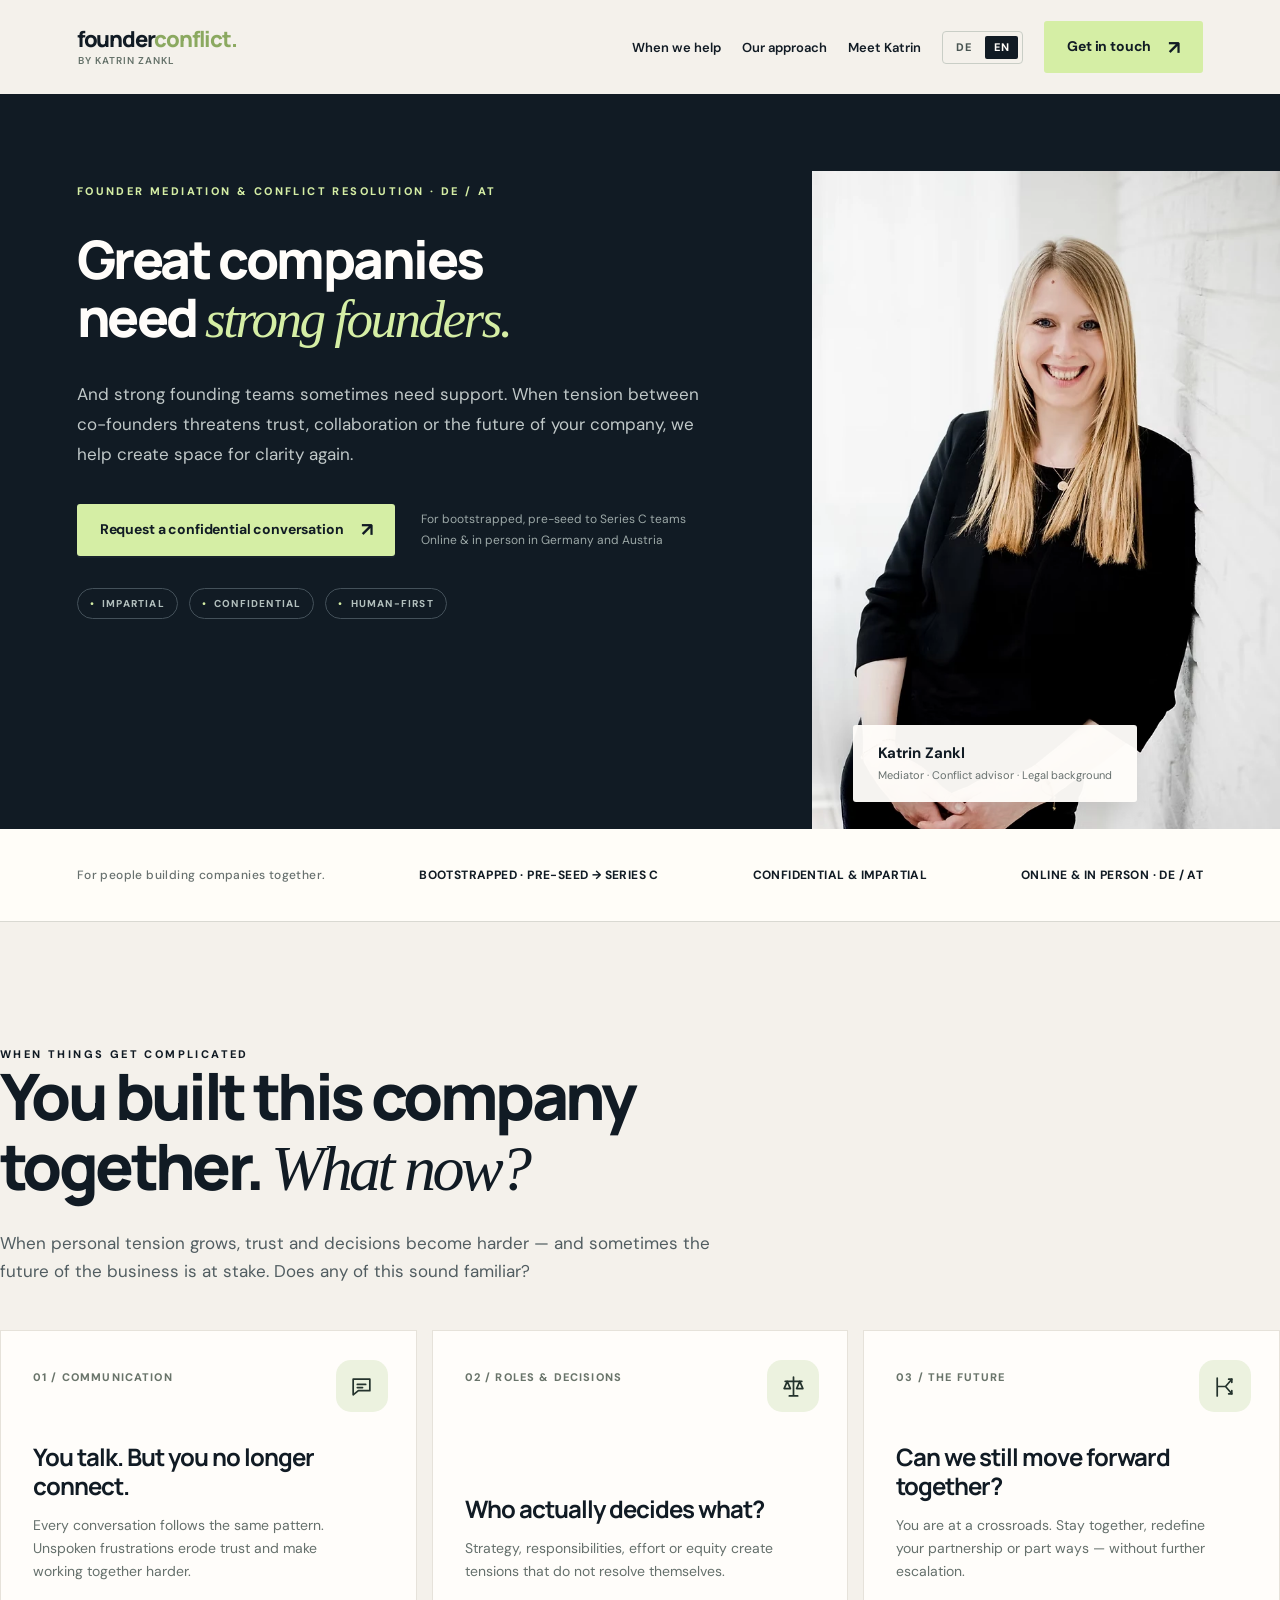
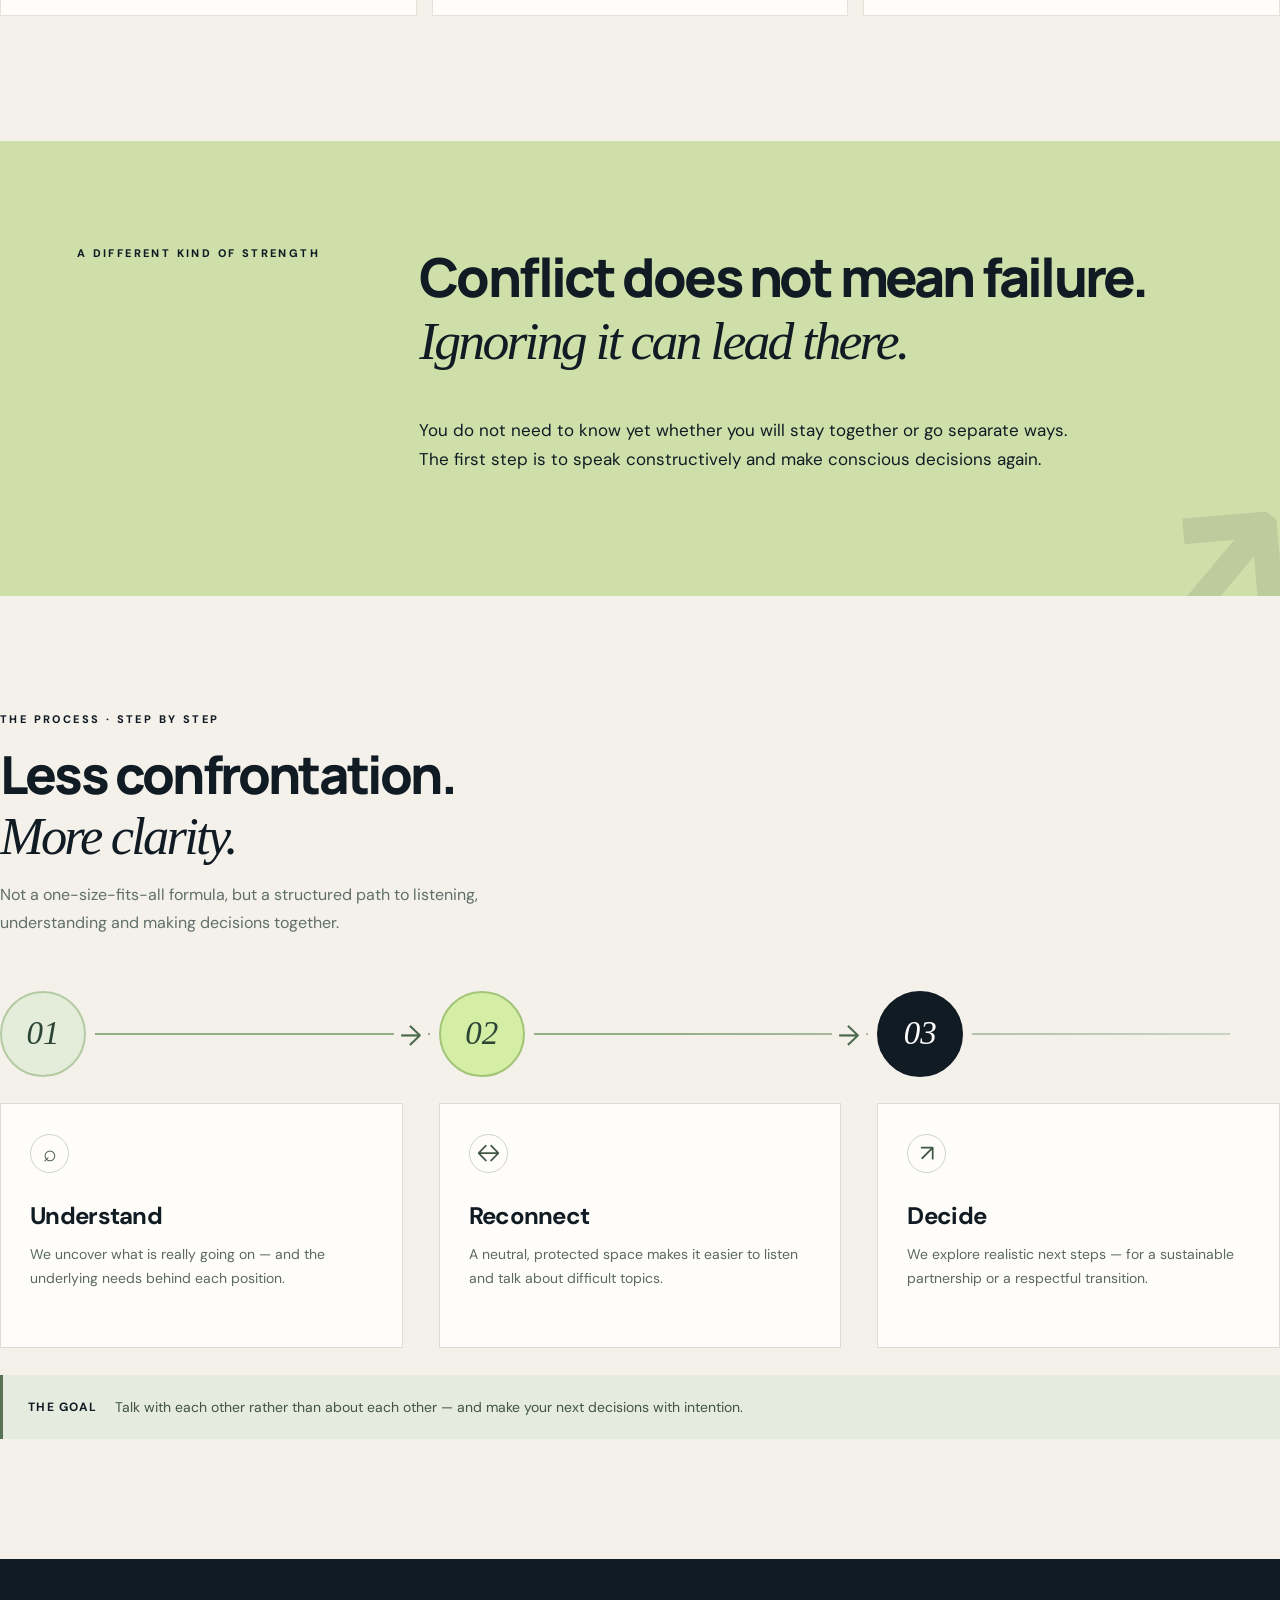
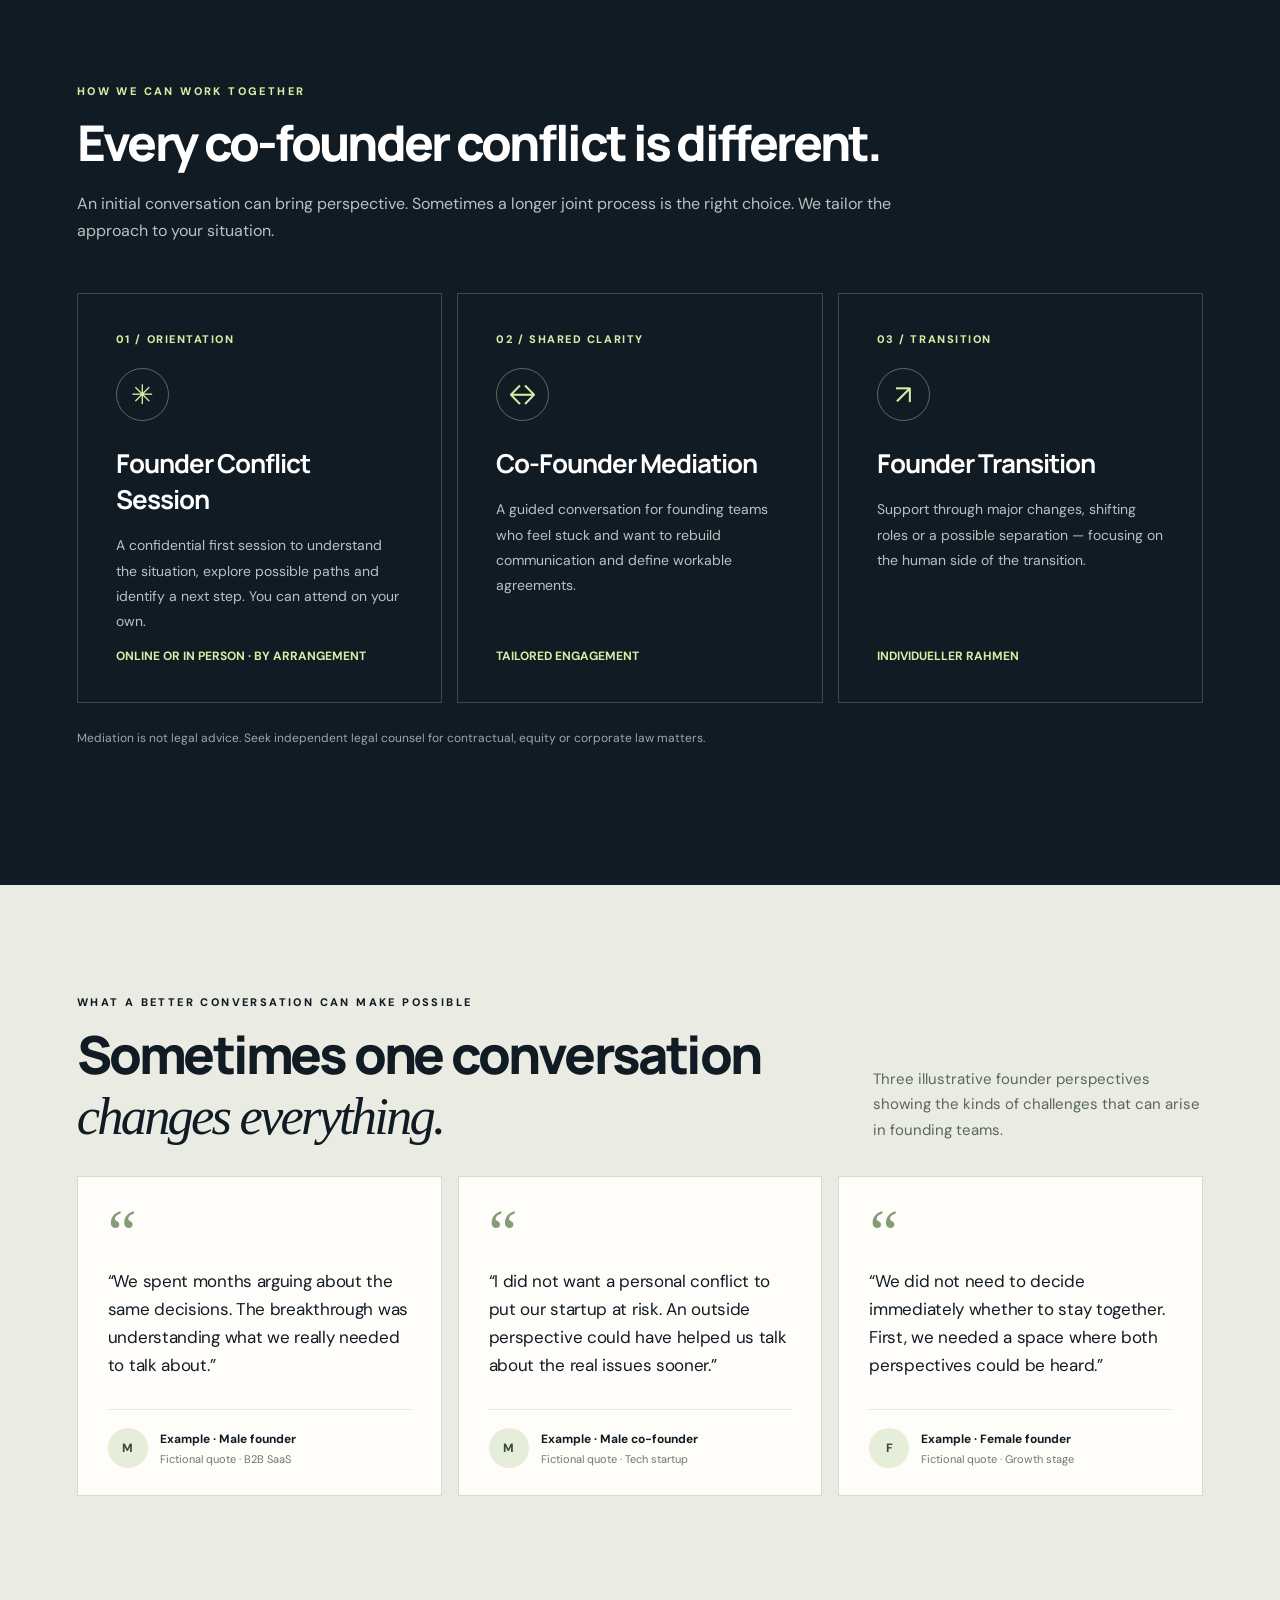
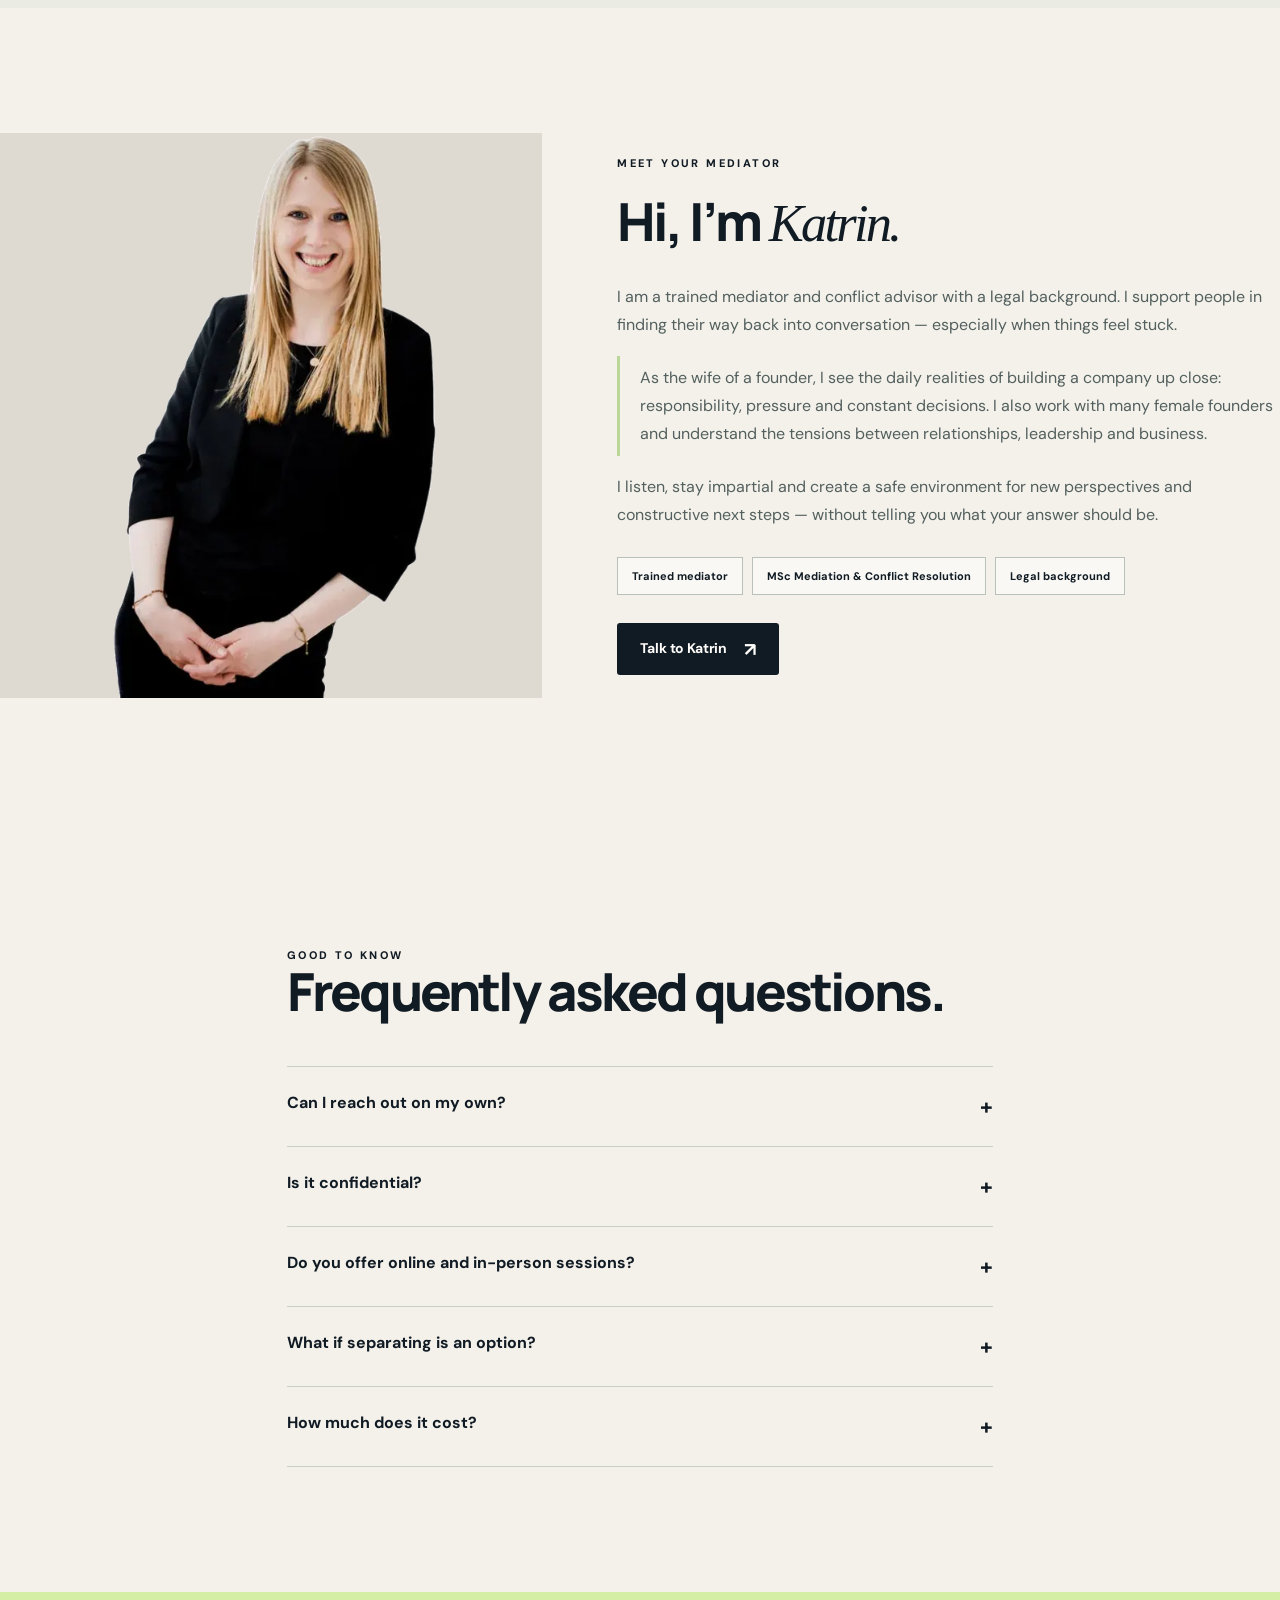
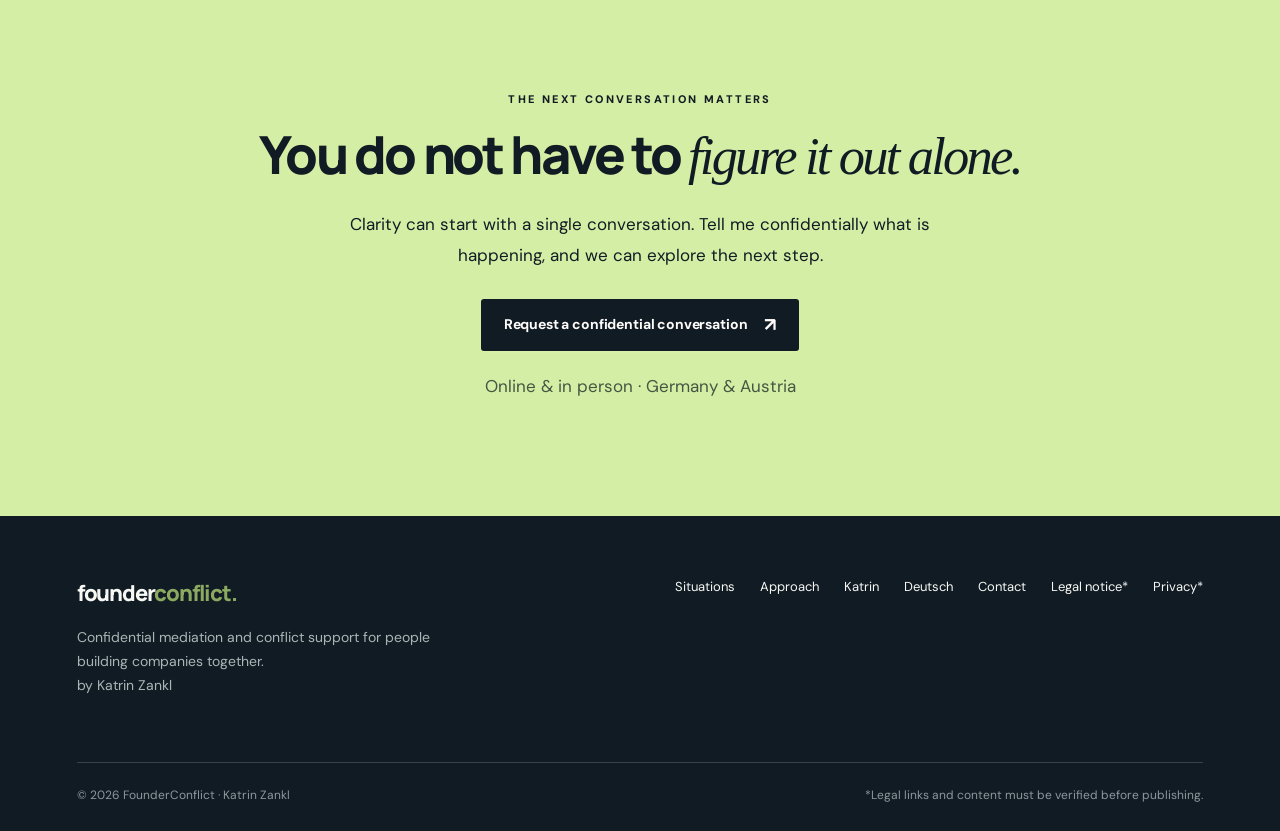
==== en/index.html @ 4df60915 "Enlarge founder hero and use original Katrin portrait with white wall" ====
<!doctype html>
<html lang="en">
<head>
<meta charset="utf-8"><meta name="viewport" content="width=device-width,initial-scale=1">
<title>FounderConflict — Co-Founder Mediation & Conflict Resolution | Katrin Zankl</title>
<meta name="description" content="Confidential co-founder mediation and conflict resolution, from bootstrapped and pre-seed to Series C. Online and in person in Germany and Austria.">
<link rel="canonical" href="https://founderconflict.com/en/">
<link rel="alternate" hreflang="de" href="https://founderconflict.com/">
<link rel="alternate" hreflang="en" href="https://founderconflict.com/en/">
<link rel="alternate" hreflang="x-default" href="https://founderconflict.com/">
<link rel="icon" href="../assets/favicon.svg" type="image/svg+xml">
<link rel="apple-touch-icon" href="../assets/favicon.svg">
<meta name="theme-color" content="#111b24"><meta property="og:title" content="FounderConflict | Klarheit für Gründerteams"><meta property="og:description" content="Weil hinter jedem Startup Menschen stehen. Vertrauliche Konfliktklärung für Co-Founder.">
<link rel="preconnect" href="https://fonts.googleapis.com"><link rel="preconnect" href="https://fonts.gstatic.com" crossorigin>
<link href="https://fonts.googleapis.com/css2?family=DM+Sans:wght@400;500;600;700&family=Manrope:wght@400;500;600;700;800&display=swap" rel="stylesheet">
<style>
:root{--ink:#111b24;--cream:#f4f1eb;--white:#fffdfa;--muted:#68716f;--accent:#d5eea5;--line:#d9d9d2;--serif:Georgia,'Times New Roman',serif}
*{box-sizing:border-box}html{scroll-behavior:smooth}body{margin:0;color:var(--ink);background:var(--cream);font-family:'DM Sans',Arial,sans-serif;-webkit-font-smoothing:antialiased}a{color:inherit;text-decoration:none}button{font:inherit}::selection{background:var(--accent);color:var(--ink)}.wrap{max-width:1320px;margin:auto;padding:0 6%}header{height:94px;display:flex;align-items:center;justify-content:space-between;gap:24px}.brand{font-family:Manrope,sans-serif;font-size:22px;font-weight:800;letter-spacing:-1.2px}.brand i{color:#8ba960;font-style:normal}.links{display:flex;align-items:center;gap:31px;font-size:13px;font-weight:600}.links a:not(.btn):hover{text-decoration:underline}.btn{background:var(--accent);padding:16px 23px;border-radius:3px;display:inline-flex;align-items:center;justify-content:center;gap:17px;font-weight:700;font-size:13px;transition:transform .2s,background .2s}.btn:hover{transform:translateY(-2px);background:#c8e795}.btn.dark{background:var(--ink);color:white}.btn.dark:hover{background:#2b3b48}.btn.outline{background:transparent;border:1px solid #66727b;color:white}.eyebrow{font-size:11px;font-weight:800;letter-spacing:2.4px;text-transform:uppercase}.hero{background:var(--ink);color:var(--white);overflow:hidden}.hero-inner{min-height:675px;display:grid;grid-template-columns:1.15fr .85fr;align-items:stretch}.hero-copy{padding:94px 5% 95px 0;position:relative;z-index:1}.hero .eyebrow{color:var(--accent)}h1,h2,h3,p{margin-top:0}h1{font-family:Manrope,sans-serif;font-weight:800;font-size:clamp(48px,5.4vw,83px);line-height:1.07;letter-spacing:-4.6px;margin:29px 0 24px;max-width:850px}.serif{font-family:var(--serif);font-weight:400;font-style:italic}.accent{color:var(--accent)}.hero-lead{color:#c0c8c8;font-size:18px;line-height:1.75;max-width:560px;margin-bottom:37px}.hero-actions{display:flex;align-items:center;gap:22px;flex-wrap:wrap}.micro{color:#9ca8a7;font-size:12px;line-height:1.7}.hero-visual{position:relative;display:flex;align-items:flex-end;justify-content:center;padding-top:50px}.hero-visual img{position:relative;width:83%;height:85%;min-height:480px;object-fit:cover;object-position:center 21%;filter:saturate(.82)}.photo-caption{position:absolute;bottom:26px;left:0;background:var(--white);color:var(--ink);padding:19px 24px;min-width:260px;box-shadow:0 12px 35px #0003}.photo-caption strong{display:block;font-size:15px}.photo-caption small{font-size:11px;color:var(--muted)}.proof{border-bottom:1px solid var(--line);background:#fffdf8}.proof-in{min-height:95px;display:flex;align-items:center;justify-content:space-between;gap:20px}.proof-in span{font-size:12px;font-weight:700;letter-spacing:.4px}.proof-in span:first-child{color:var(--muted);font-weight:500}.section{padding:125px 0}.section-head{display:grid;grid-template-columns:1fr 1fr;gap:60px;align-items:end;margin-bottom:61px}h2{font-family:Manrope,sans-serif;font-weight:800;letter-spacing:-2.8px;font-size:clamp(36px,4.1vw,59px);line-height:1.14}.section-head p{max-width:470px;color:#515d61;font-size:17px;line-height:1.8}.pain-grid{display:grid;grid-template-columns:repeat(3,1fr);gap:15px}.pain{padding:40px 33px;min-height:275px;background:var(--white);border:1px solid #e6e2da;display:flex;flex-direction:column;justify-content:space-between}.pain .number{color:#89918a;font-size:12px}.pain h3{font-family:Manrope;font-size:23px;letter-spacing:-1px;line-height:1.25;margin:0 0 13px}.pain p{font-size:14px;line-height:1.75;color:#65706c;margin:0}.statement{background:#cfdfa9;padding:105px 0}.statement-inner{display:grid;grid-template-columns:.55fr 1.45fr;gap:45px}.statement h2{font-size:clamp(34px,4.2vw,62px);max-width:850px}.statement p{font-size:17px;line-height:1.7;max-width:680px}.steps{display:grid;grid-template-columns:repeat(3,1fr);gap:42px;margin-top:65px}.step{border-top:1px solid #8e9892;padding-top:27px}.step .num{font-family:var(--serif);font-style:italic;font-size:41px;color:#82918b}.step h3{font-size:23px;margin:22px 0 15px;letter-spacing:-.5px}.step p{color:#56615f;font-size:15px;line-height:1.75}.dark-section{background:var(--ink);color:white}.dark-section .section-head p{color:#b7c2c1}.services{display:grid;grid-template-columns:repeat(3,1fr);gap:15px}.service{border:1px solid #3c4851;padding:38px;min-height:330px;display:flex;flex-direction:column}.service .flag{font-size:11px;color:var(--accent);letter-spacing:2px;font-weight:800}.service h3{font-family:Manrope;font-size:26px;margin:44px 0 16px;letter-spacing:-1px}.service p{color:#b7c2c1;font-size:14px;line-height:1.8;flex:1}.service small{color:var(--accent);font-size:12px;font-weight:700}.bio{display:grid;grid-template-columns:.8fr 1.2fr;gap:90px;align-items:center}.bio-image{background:#ded9d1;height:565px;overflow:hidden}.bio-image img{width:100%;height:100%;object-fit:cover;object-position:center 16%}.bio-copy h2{margin:22px 0 29px}.bio-copy p{font-size:17px;line-height:1.85;color:#53605e}.credentials{display:flex;flex-wrap:wrap;gap:9px;margin:28px 0}.credentials span{font-size:11px;font-weight:700;border:1px solid #b9c2b9;padding:11px 14px}.cta{background:#d5eea5;text-align:center;padding:100px 0 115px}.cta h2{max-width:850px;margin:20px auto 24px}.cta p{font-size:17px;max-width:640px;line-height:1.8;margin:0 auto 28px}.faq{max-width:860px;margin:auto}.faq h2{margin-bottom:44px}.faq details{border-top:1px solid #c8cdc6;padding:25px 0}.faq details:last-child{border-bottom:1px solid #c8cdc6}.faq summary{font-weight:700;cursor:pointer;list-style:none;display:flex;justify-content:space-between;gap:20px}.faq summary:after{content:'+';font-size:22px}.faq details[open] summary:after{content:'−'}.faq p{margin:18px 0 0;color:#58645f;line-height:1.8;font-size:15px}footer{background:var(--ink);color:#f7f8f4;padding:62px 0 28px}.foot-top{display:flex;justify-content:space-between;gap:35px;border-bottom:1px solid #38424a;padding-bottom:64px}.foot-top p{font-size:14px;color:#aab6b5;max-width:370px;line-height:1.7;margin:18px 0 0}.foot-links{display:flex;gap:25px;flex-wrap:wrap;align-items:start;font-size:13px}.foot-bottom{display:flex;justify-content:space-between;padding-top:24px;color:#8b999b;font-size:12px;gap:20px}a:focus-visible,summary:focus-visible{outline:3px solid #a4ca58;outline-offset:4px}
@media(max-width:900px){.wrap{padding:0 5%}.links a:not(.btn){display:none}.hero-inner{grid-template-columns:1fr}.hero-copy{padding:65px 0 40px}.hero-visual{max-height:530px}.hero-visual img{width:70%;height:520px;min-height:0}.photo-caption{left:5%}h1{letter-spacing:-2.8px}.section{padding:82px 0}.section-head,.statement-inner,.bio{grid-template-columns:1fr;gap:22px}.pain-grid,.services,.steps{grid-template-columns:1fr}.pain{min-height:210px}.steps{gap:14px;margin-top:35px}.proof-in{flex-wrap:wrap;justify-content:start;padding-top:24px;padding-bottom:24px;gap:15px 25px}.statement{padding:75px 0}.bio-image{height:500px;max-width:570px}.foot-top{flex-direction:column}.section-head{margin-bottom:38px}}@media(max-width:540px){header{height:75px}.brand{font-size:19px}.links .btn{padding:12px 13px;font-size:11px}.hero-copy{padding:52px 0 30px}h1{font-size:47px;letter-spacing:-2.6px}.hero-lead{font-size:16px}.hero-visual img{width:87%;height:440px}.photo-caption{padding:14px 18px;min-width:220px}.micro{width:100%}.section{padding:70px 0}.pain{padding:28px}.service{min-height:270px}.bio-image{height:420px}.cta{padding:75px 0}.foot-bottom{flex-direction:column}}
</style>
<link rel="stylesheet" href="../assets/refinements.css">
</head>
<body>
<header class="wrap">
<a class="brand" href="../" aria-label="FounderConflict home"><span class="brand-name">founder<i>conflict.</i></span><span class="brand-byline">by Katrin Zankl</span></a>
<nav class="links" aria-label="Main navigation">
  <a href="#situationen">When we help</a><a href="#ansatz">Our approach</a><a href="#katrin">Meet Katrin</a>
  <span class="lang-switch" role="group" aria-label="Choose language"><a href="../" lang="de">DE</a><a href="./" lang="en" aria-current="page">EN</a></span>
  <a class="btn" href="mailto:info@konflikt-beratung.at?subject=Vertrauliche%20Anfrage%20FounderConflict">Get in touch <span aria-hidden="true">↗</span></a>
</nav></header>
<main>
<section class="hero"><div class="wrap hero-inner"><div class="hero-copy"><div class="eyebrow">Founder mediation & conflict resolution · DE / AT</div><h1 class="hero-headline"><span class="hero-line">Great companies</span><span class="hero-line">need <span class="serif accent">strong founders.</span></span></h1><p class="hero-lead">And strong founding teams sometimes need support. When tension between co-founders threatens trust, collaboration or the future of your company, we help create space for clarity again.</p><div class="hero-actions"><a class="btn" href="mailto:info@konflikt-beratung.at?subject=Vertrauliches%20Erstgespr%C3%A4ch%20FounderConflict">Request a confidential conversation <span aria-hidden="true">↗</span></a><span class="micro">For bootstrapped, pre-seed to Series C teams<br>Online & in person in Germany and Austria</span></div><div class="hero-keywords" aria-label="Arbeitsprinzipien"><span>Impartial</span><span>Confidential</span><span>Human-first</span></div></div><div class="hero-visual"><img src="../assets/katrin-wall-portrait.webp" alt="Katrin Zankl – mediator and conflict advisor" width="686" height="1030" fetchpriority="high" decoding="async"><div class="photo-caption"><strong>Katrin Zankl</strong><small>Mediator · Conflict advisor · Legal background</small></div></div></div></section>
<div class="proof"><div class="wrap proof-in"><span>For people building companies together.</span><span>BOOTSTRAPPED · PRE-SEED → SERIES C</span><span>CONFIDENTIAL & IMPARTIAL</span><span>ONLINE & IN PERSON · DE / AT</span></div></div>
<section class="section wrap" id="situationen">
<div class="section-head section-head--wide">
  <div><div class="eyebrow">When things get complicated</div>
  <h2>You built this company together. <span class="serif">What now?</span></h2></div>
  <p>When personal tension grows, trust and decisions become harder — and sometimes the future of the business is at stake. Does any of this sound familiar?</p>
</div>
<div class="pain-grid">
  <article class="pain"><span class="number">01 / COMMUNICATION</span><span class="icon-box" aria-hidden="true"><svg viewBox="0 0 24 24"><path d="M4 5h16v11H9l-5 4V5Z"/><path d="M8 10h8M8 13h5"/></svg></span><div><h3>You talk. But you no longer connect.</h3><p>Every conversation follows the same pattern. Unspoken frustrations erode trust and make working together harder.</p></div></article>
  <article class="pain"><span class="number">02 / ROLES & DECISIONS</span><span class="icon-box" aria-hidden="true"><svg viewBox="0 0 24 24"><path d="M12 3v18M4 7h16M8 21h8"/><path d="m6 7-3 7h6L6 7Zm12 0-3 7h6l-3-7Z"/></svg></span><div><h3>Who actually decides what?</h3><p>Strategy, responsibilities, effort or equity create tensions that do not resolve themselves.</p></div></article>
  <article class="pain"><span class="number">03 / THE FUTURE</span><span class="icon-box" aria-hidden="true"><svg viewBox="0 0 24 24"><path d="M5 21V4M5 12h8l6-7M13 12l6 7"/><path d="m16 5 3 0 0 3M16 19h3v-3"/></svg></span><div><h3>Can we still move forward together?</h3><p>You are at a crossroads. Stay together, redefine your partnership or part ways — without further escalation.</p></div></article>
</div></section>
<section class="statement"><div class="wrap statement-inner"><div class="eyebrow">A different kind of strength</div><div><h2>Conflict does not mean failure. <span class="serif">Ignoring it can lead there.</span></h2><p>You do not need to know yet whether you will stay together or go separate ways. The first step is to speak constructively and make conscious decisions again.</p></div></div></section>
<section class="section wrap process-section" id="ansatz">
<div class="process-title"><div class="eyebrow">The process · step by step</div><h2>Less confrontation.<br><span class="serif">More clarity.</span></h2><p class="process-intro">Not a one-size-fits-all formula, but a structured path to listening, understanding and making decisions together.</p></div>
<div class="process-track" role="list" aria-label="Three steps in the mediation process">
  <article class="process-step" role="listitem"><span class="process-node" aria-label="Step 1">01</span><div class="process-card"><span class="mini-icon" aria-hidden="true">⌕</span><h3>Understand</h3><p>We uncover what is really going on — and the underlying needs behind each position.</p></div></article>
  <article class="process-step" role="listitem"><span class="process-node" aria-label="Step 2">02</span><div class="process-card"><span class="mini-icon" aria-hidden="true">↔</span><h3>Reconnect</h3><p>A neutral, protected space makes it easier to listen and talk about difficult topics.</p></div></article>
  <article class="process-step" role="listitem"><span class="process-node" aria-label="Step 3">03</span><div class="process-card"><span class="mini-icon" aria-hidden="true">↗</span><h3>Decide</h3><p>We explore realistic next steps — for a sustainable partnership or a respectful transition.</p></div></article>
</div>
<div class="process-footer"><strong>The goal</strong><span>Talk with each other rather than about each other — and make your next decisions with intention.</span></div>
</section>
<section class="section dark-section" id="leistungen"><div class="wrap">
<div class="section-head services-heading"><div><div class="eyebrow accent">How we can work together</div><h2>Every co-founder conflict is different.</h2></div><p>An initial conversation can bring perspective. Sometimes a longer joint process is the right choice. We tailor the approach to your situation.</p></div>
<div class="services">
  <article class="service"><span class="flag">01 / ORIENTATION</span><span class="service-icon" aria-hidden="true">✳</span><h3>Founder Conflict Session</h3><p>A confidential first session to understand the situation, explore possible paths and identify a next step. You can attend on your own.</p><small>ONLINE OR IN PERSON · BY ARRANGEMENT</small></article>
  <article class="service"><span class="flag">02 / SHARED CLARITY</span><span class="service-icon" aria-hidden="true">↔</span><h3>Co-Founder Mediation</h3><p>A guided conversation for founding teams who feel stuck and want to rebuild communication and define workable agreements.</p><small>TAILORED ENGAGEMENT</small></article>
  <article class="service"><span class="flag">03 / TRANSITION</span><span class="service-icon" aria-hidden="true">↗</span><h3>Founder Transition</h3><p>Support through major changes, shifting roles or a possible separation — focusing on the human side of the transition.</p><small>INDIVIDUELLER RAHMEN</small></article>
</div><p class="micro" style="margin-top:25px">Mediation is not legal advice. Seek independent legal counsel for contractual, equity or corporate law matters.</p>
</div></section>
<section class="testimonial-section" id="stimmen"><div class="wrap">
<div class="testimonial-heading"><div><div class="eyebrow">What a better conversation can make possible</div><h2>Sometimes one conversation <span class="serif">changes everything.</span></h2></div><p class="testimonial-intro">Three illustrative founder perspectives showing the kinds of challenges that can arise in founding teams.</p></div>
<div class="testimonial-grid">
<article class="testimonial"><span class="quote-mark" aria-hidden="true">“</span><blockquote>“We spent months arguing about the same decisions. The breakthrough was understanding what we really needed to talk about.”</blockquote><div class="testimonial-person"><span class="avatar" aria-hidden="true">M</span><div><strong>Example · Male founder</strong><small>Fictional quote · B2B SaaS</small></div></div></article>
<article class="testimonial"><span class="quote-mark" aria-hidden="true">“</span><blockquote>“I did not want a personal conflict to put our startup at risk. An outside perspective could have helped us talk about the real issues sooner.”</blockquote><div class="testimonial-person"><span class="avatar" aria-hidden="true">M</span><div><strong>Example · Male co-founder</strong><small>Fictional quote · Tech startup</small></div></div></article>
<article class="testimonial"><span class="quote-mark" aria-hidden="true">“</span><blockquote>“We did not need to decide immediately whether to stay together. First, we needed a space where both perspectives could be heard.”</blockquote><div class="testimonial-person"><span class="avatar" aria-hidden="true">F</span><div><strong>Example · Female founder</strong><small>Fictional quote · Growth stage</small></div></div></article>
</div></div></section>
<section class="section wrap" id="katrin"><div class="bio">
<div class="bio-image"><img loading="lazy" src="../assets/katrin-transparent.webp" alt="Katrin Zankl – Mediatorin und Konfliktberaterin"></div>
<div class="bio-copy"><div class="eyebrow">Meet your mediator</div><h2>Hi, I’m <span class="serif">Katrin.</span></h2>
<p>I am a trained mediator and conflict advisor with a legal background. I support people in finding their way back into conversation — especially when things feel stuck.</p>
<p class="bio-special">As the wife of a founder, I see the daily realities of building a company up close: responsibility, pressure and constant decisions. I also work with many female founders and understand the tensions between relationships, leadership and business.</p>
<p>I listen, stay impartial and create a safe environment for new perspectives and constructive next steps — without telling you what your answer should be.</p>
<div class="credentials"><span>Trained mediator</span><span>MSc Mediation & Conflict Resolution</span><span>Legal background</span></div>
<a href="mailto:info@konflikt-beratung.at?subject=FounderConflict%20Anfrage" class="btn dark">Talk to Katrin <span aria-hidden="true">↗</span></a>
</div></div></section>
<section class="section" id="fragen"><div class="wrap faq"><div class="eyebrow">Good to know</div><h2>Frequently asked questions.</h2>
<details><summary>Can I reach out on my own?</summary><p>Yes. You can begin with an individual conversation. Joint mediation requires everyone involved to participate voluntarily.</p></details>
<details><summary>Is it confidential?</summary><p>Discretion is fundamental to our work. We agree on the scope of confidentiality and data protection before starting.</p></details>
<details><summary>Do you offer online and in-person sessions?</summary><p>Both. Sessions can take place online or, by arrangement, in person in Germany and Austria. We agree on location and format individually.</p></details>
<details><summary>What if separating is an option?</summary><p>Mediation does not mean you must remain together. It can also help you clarify a respectful way forward. Legal arrangements should be handled with independent counsel.</p></details>
<details><summary>How much does it cost?</summary><p>We agree on the format, duration and fee before confirming an appointment. Longer mediation engagements are quoted individually.</p></details>
</div></section>
<section class="cta"><div class="wrap"><div class="eyebrow">The next conversation matters</div><h2>You do not have to <span class="serif">figure it out alone.</span></h2><p>Clarity can start with a single conversation. Tell me confidentially what is happening, and we can explore the next step.</p><a class="btn dark" href="mailto:info@konflikt-beratung.at?subject=Founder%20Conflict%20Session%20%E2%80%93%20Anfrage">Request a confidential conversation <span aria-hidden="true">↗</span></a><p class="micro" style="margin:20px auto 0">Online & in person · Germany & Austria</p></div></section>
</main><footer><div class="wrap"><div class="foot-top"><div><a class="brand" href="/">founder<i>conflict.</i></a><p>Confidential mediation and conflict support for people building companies together.<br>by Katrin Zankl</p></div><div class="foot-links"><a href="#situationen">Situations</a><a href="#ansatz">Approach</a><a href="#katrin">Katrin</a><a href="../" lang="de">Deutsch</a><a href="mailto:info@konflikt-beratung.at">Contact</a><a href="https://www.konflikt-beratung.at/impressum" target="_blank" rel="noopener">Legal notice*</a><a href="https://www.konflikt-beratung.at/datenschutz" target="_blank" rel="noopener">Privacy*</a></div></div><div class="foot-bottom"><span>© <span id="year">2026</span> FounderConflict · Katrin Zankl</span><span>*Legal links and content must be verified before publishing.</span></div></div></footer>
<script>document.getElementById('year').textContent=new Date().getFullYear()</script>
</body></html>
---- assets/refinements.css ----
/* FounderConflict — design refinement v2 */
:root { --ink:#111b24; --cream:#f4f1eb; --white:#fffdfa; --accent:#d5eea5; --subtle:#e1e7d8; }
html { scroll-padding-top:24px; }
body { overflow-x:hidden; }
a { -webkit-tap-highlight-color:transparent; }
.btn, .btn:link, .btn:visited, .btn:hover, .btn:focus-visible { text-decoration:none; }
.btn:not(.dark), .btn:not(.dark):link, .btn:not(.dark):visited, .btn:not(.dark):hover, .btn:not(.dark):focus-visible { color:#111b24 !important; }
.btn.dark, .btn.dark:link, .btn.dark:visited, .btn.dark:hover, .btn.dark:focus-visible { color:#fffdfa !important; }
.btn { min-height:52px; line-height:1.25; font-size:14px; letter-spacing:-.15px; box-shadow:0 2px 0 #ffffff09; }
.btn > span[aria-hidden] { font-size:19px; line-height:1; }
.btn:focus-visible, .lang-switch a:focus-visible { outline:3px solid #91bf68; outline-offset:4px; }
.links { gap:21px; }
.lang-switch { display:inline-flex; align-items:center; gap:5px; padding:4px; border:1px solid #c9cec6; border-radius:4px; white-space:nowrap; }
.lang-switch a { display:inline-flex; align-items:center; justify-content:center; min-width:33px; padding:6px 7px; border-radius:2px; font-size:11px; line-height:1; font-weight:800; letter-spacing:.5px; color:#495552; }
.lang-switch a[aria-current=page] { background:var(--ink); color:#fffdfa; }
.lang-switch a:hover:not([aria-current]) { background:#e9eadf; text-decoration:none !important; }
.hero-copy { padding-top:103px; }
.hero-lead { max-width:610px; }
.hero-actions { gap:20px; }
.hero-visual { isolation:isolate; }




.hero-keywords { display:flex; flex-wrap:wrap; gap:11px; margin-top:31px; }
.hero-keywords span { font-size:10px; letter-spacing:1.2px; text-transform:uppercase; font-weight:800; color:#b2bfbd; border:1px solid #44515a; border-radius:30px; padding:8px 12px; }
.hero-keywords span:before { content:"•"; color:#d5eea5; padding-right:7px; }
.hero-visual img { z-index:1; }
.photo-caption { z-index:2; }
.proof-in { min-height:92px; }
.proof-in span:not(:first-child) { white-space:nowrap; }
.section-head--wide { display:block; margin-bottom:44px; }
.section-head--wide h2 { max-width:1140px; font-size:clamp(41px,5vw,72px); letter-spacing:-3.6px; line-height:1.09; margin-bottom:25px; text-wrap:balance; }
.section-head--wide p { margin:0; max-width:720px; font-size:17px; line-height:1.7; }
.pain { min-height:286px; position:relative; transition:transform .25s ease, border-color .25s ease; padding:39px 32px 32px; }
.pain:hover { transform:translateY(-4px); border-color:#bccab2; }
.pain .number { font-size:11px; letter-spacing:1.15px; color:#69746a; font-weight:800; }
.icon-box { position:absolute; top:29px; right:28px; display:grid; place-items:center; width:52px; height:52px; border-radius:15px; background:#ecf2df; color:#24332d; }
.icon-box svg { width:25px; height:25px; fill:none; stroke:currentColor; stroke-width:1.65; stroke-linecap:round; stroke-linejoin:round; }
.pain h3 { max-width:315px; margin-top:54px; font-size:24px; line-height:1.2; }
.pain p { max-width:330px; line-height:1.65; }
.statement { position:relative; overflow:hidden; }
.statement:after { content:"↗"; position:absolute; font-family:Georgia,serif; font-weight:400; font-size:310px; line-height:1; right:-45px; bottom:-155px; opacity:.09; transform:rotate(-5deg); pointer-events:none; }
.statement-inner { position:relative; z-index:1; }
.process-section { position:relative; padding-top:116px; padding-bottom:120px; }
.process-title { max-width:860px; }
.process-title h2 { margin:19px 0 14px; }
.process-intro { font-size:16px; line-height:1.75; color:#606f69; max-width:570px; }
.process-track { display:grid; grid-template-columns:repeat(3,minmax(0,1fr)); gap:36px; position:relative; margin-top:54px; }
.process-track:before { content:""; position:absolute; z-index:0; left:50px; right:50px; top:42px; height:2px; background:linear-gradient(90deg,#93ad86 0%,#93ad86 50%,#cad3c5 100%); }
.process-step { position:relative; z-index:1; display:flex; flex-direction:column; min-width:0; }
.process-step:not(:last-child):after { content:"→"; position:absolute; right:-25px; top:26px; z-index:5; background:var(--cream); padding:0 6px; font-size:28px; color:#4c6b4e; }
.process-node { display:grid; place-items:center; width:86px; height:86px; border:2px solid #b3caa2; background:#e3edda; border-radius:50%; font-family:Georgia,serif; font-style:italic; font-size:33px; color:#2c4435; box-shadow:0 0 0 9px var(--cream); }
.process-step:nth-child(2) .process-node { background:#d5eea5; border-color:#a2c477; }
.process-step:nth-child(3) .process-node { background:#111b24; border-color:#111b24; color:white; }
.process-card { margin-top:26px; border:1px solid #dddcd4; background:#fffdfa; min-height:245px; padding:30px 29px 25px; }
.process-card .mini-icon { display:inline-flex; align-items:center; justify-content:center; width:39px; height:39px; border:1px solid #cdd3c8; border-radius:50%; font-size:23px; color:#415742; margin-bottom:27px; }
.process-card h3 { font-size:24px; font-weight:700; letter-spacing:-.7px; margin:0 0 12px; }
.process-card p { font-size:14px; line-height:1.7; color:#5b6864; margin:0; }
.process-footer { margin-top:27px; display:flex; align-items:center; gap:18px; padding:21px 25px; background:#e5ebdf; border-left:3px solid #577252; }
.process-footer strong { white-space:nowrap; font-size:12px; letter-spacing:1.25px; text-transform:uppercase; }
.process-footer span { font-size:14px; line-height:1.6; color:#435347; }
.service { min-height:332px; transition:background .2s; }
.service:hover { background:#1b2a32; }
.service-icon { display:grid; place-items:center; width:53px; height:53px; border:1px solid #5b6b66; color:#d5eea5; border-radius:50%; font-size:27px; margin:22px 0 4px; }
.service h3 { margin-top:20px; }
.service .flag { letter-spacing:1.55px; }
.testimonial-section { background:#eaece4; padding-top:110px; padding-bottom:112px; }
.testimonial-heading { display:flex; align-items:flex-end; justify-content:space-between; gap:50px; margin-bottom:24px; }
.testimonial-heading h2 { max-width:775px; margin-top:16px; margin-bottom:0; }
.testimonial-intro { color:#58675f; font-size:15px; max-width:330px; line-height:1.7; margin-bottom:4px; }
.example-warning { display:flex; align-items:center; gap:10px; margin:0 0 24px; color:#536258; font-size:12px; line-height:1.5; padding:13px 17px; border:1px dashed #97a598; background:#f1f4ec; max-width:900px; }
.example-warning strong { color:#273e32; }
.testimonial-grid { display:grid; grid-template-columns:repeat(3,minmax(0,1fr)); gap:16px; }
.testimonial { display:flex; flex-direction:column; min-height:305px; background:#fffdfa; padding:32px 30px 27px; border:1px solid #d7dbd2; }
.testimonial .quote-mark { color:#849d77; line-height:.75; font-family:Georgia,serif; font-size:65px; height:58px; }
.testimonial blockquote { margin:0 0 30px; font-size:17px; line-height:1.65; letter-spacing:-.3px; flex:1; }
.testimonial-person { display:flex; align-items:center; gap:12px; border-top:1px solid #e5e8e0; padding-top:18px; }
.testimonial-person .avatar { display:grid; place-items:center; width:40px; height:40px; border-radius:50%; background:#e6edd9; color:#33493a; font-weight:800; font-size:12px; flex:0 0 40px; }
.testimonial-person strong { display:block; font-size:12px; line-height:1.45; }
.testimonial-person small { display:block; margin-top:3px; font-size:11px; color:#6c7770; }
.bio { grid-template-columns:.9fr 1.1fr; gap:75px; }
.bio-copy p { margin-bottom:17px; line-height:1.75; font-size:16px; }
.bio-special { border-left:3px solid #b9d796; padding:8px 0 8px 20px; background:transparent; }
.credentials span { background:#ffffff80; }
.cta { background:#d5eea5; }
.cta h2 { line-height:1.09; }
.cta .micro { color:#455642 !important; }
.faq summary:hover { color:#3d6345; }
@media(max-width:1060px) {
  .links { gap:14px; }
  .links > a:not(.btn) { display:none; }
  .process-track { gap:20px; }
  .testimonial { padding:26px 23px; }
  .bio { gap:45px; }
}
@media(max-width:900px) {
  .section-head--wide h2 { max-width:none; font-size:clamp(39px,6.8vw,61px); letter-spacing:-2.8px; }
  .section-head--wide p { max-width:650px; }
  .hero-copy { padding-top:67px; }
  .hero-keywords { margin-top:24px; }
  .pain { min-height:210px; }
  .pain h3 { margin-top:48px; max-width:none; }
  .testimonial-heading { display:block; }
  .testimonial-intro { max-width:620px; margin-top:20px; }
  .testimonial-grid { grid-template-columns:1fr; }
  .testimonial { min-height:0; }
  .testimonial blockquote { flex:auto; margin-bottom:26px; }
  .process-track { display:block; margin-top:34px; padding-left:3px; }
  .process-track:before { left:42px; top:28px; right:auto; bottom:44px; height:auto; width:2px; background:#99b890; }
  .process-step { flex-direction:row; align-items:flex-start; gap:24px; margin-bottom:22px; }
  .process-node { width:84px; height:84px; flex:0 0 84px; }
  .process-step:not(:last-child):after { display:none; }
  .process-card { margin-top:0; flex:1; min-height:180px; }
  .process-card .mini-icon { margin-bottom:14px; }
  .process-footer { align-items:flex-start; flex-direction:column; gap:5px; }
  .process-section { padding-top:82px; padding-bottom:86px; }
  .bio { grid-template-columns:1fr; }
}
@media(max-width:540px) {
  .links { gap:8px; }
  .lang-switch { padding:2px; }
  .lang-switch a { min-width:28px; padding:7px 6px; }
  .links .btn { padding:11px 11px; font-size:11px; min-height:38px; }
  .links .btn span[aria-hidden] { display:none; }
  .btn { max-width:100%; }
  .hero-copy { padding-top:50px; }
  .hero-keywords { gap:7px; }
  .hero-keywords span { padding:7px 9px; font-size:9px; }
  
  .section-head--wide h2 { font-size:clamp(39px,11vw,53px); letter-spacing:-2.3px; }
  .section-head--wide p { font-size:16px; }
  .pain { min-height:230px; }
  .pain h3 { margin-top:50px; }
  .statement:after { font-size:220px; bottom:-100px; right:-40px; }
  .process-section { padding-top:70px; padding-bottom:70px; }
  .process-track:before { left:32px; }
  .process-node { width:65px; height:65px; flex-basis:65px; font-size:26px; box-shadow:0 0 0 5px var(--cream); }
  .process-step { gap:17px; }
  .process-card { padding:21px 19px; }
  .process-card h3 { font-size:21px; }
  .process-card p { font-size:13px; }
  .process-card .mini-icon { width:32px; height:32px; font-size:19px; }
  .testimonial-section { padding-top:72px; padding-bottom:76px; }
  .testimonial-heading h2 { letter-spacing:-2px; }
  .testimonial { padding:27px 22px; }
  .testimonial blockquote { font-size:16px; }
  .bio-special { padding-left:14px; }
  .proof-in { column-gap:16px; }
}
@media(prefers-reduced-motion:reduce) { html { scroll-behavior:auto; } .btn,.pain { transition:none; } }

/* V3 logo signature and compact mobile header */
header .brand {display:inline-flex;flex-direction:column;align-items:flex-start;justify-content:center;gap:4px;line-height:1;flex:0 0 auto;}
header .brand-name {font-family:Manrope,sans-serif;font-size:22px;font-weight:800;letter-spacing:-1.2px;white-space:nowrap;}
header .brand-byline {font:600 10px/1.3 'DM Sans',Arial,sans-serif;letter-spacing:1.05px;color:#647169;text-transform:uppercase;margin-left:1px;}
header .brand i {font-style:normal;color:#8ba960;}
@media(max-width:690px) {
  header.wrap {height:auto;min-height:86px;padding-top:13px;padding-bottom:13px;gap:8px;align-items:center;}
  header .brand-name {font-size:clamp(17px,4.4vw,21px);}
  header .brand-byline {font-size:9px;letter-spacing:.8px;}
  header .links {gap:8px;display:flex;align-items:center;flex-shrink:0;}
  header .links .lang-switch {display:inline-flex;}
  header .links .btn {font-size:11px;line-height:1.2;white-space:normal;max-width:132px;text-align:center;min-height:38px; padding:10px 11px;}
  header .links .btn span[aria-hidden] {display:none;}
  .hero-inner {min-width:0;}
  .hero-copy h1 {overflow-wrap:normal;hyphens:auto;}
  .process-card {min-width:0;}
}
@media(max-width:390px) {
 header.wrap {gap:6px;}
 header .brand-name {font-size:16px;letter-spacing:-1px;}
 header .brand-byline {font-size:8.5px;}
 header .links {gap:5px;}
 header .links .btn {max-width:102px;min-height:37px;padding:7px 7px;font-size:10px;}
 header .lang-switch a {min-width:25px;padding:6px 5px;font-size:10px;}
 .hero-copy h1 {font-size:clamp(38px,11vw,47px);}
 .hero-actions .btn {width:100%;}
}

/* V4 — crisp two-line hero, compact portrait, stacked offer introduction */
.hero-inner {
  grid-template-columns:minmax(0,1.82fr) minmax(0,.82fr);
  min-height:615px;
  gap:12px;
}
.hero-copy { padding:69px 0 58px; min-width:0; }
.hero-copy h1 {
  font-size:clamp(44px,4.2vw,68px);
  line-height:1.085;
  letter-spacing:-3px;
  margin:24px 0 18px;
  max-width:none;
}
.hero-line {display:block;white-space:nowrap;}
.hero-lead {
  font-size:16px;
  line-height:1.68;
  max-width:675px;
  margin-bottom:25px;
}
.hero-actions {gap:15px;}
.hero-keywords {margin-top:22px;}
.hero-visual {padding-top:42px;align-items:flex-end;min-width:0;}
.hero-visual img {
  width:91%;
  height:485px;
  max-height:485px;
  min-height:0;
  object-fit:cover;
  object-position:center 24%;
}
.photo-caption {bottom:18px;left:-9px;}
.dark-section .services-heading {
  display:flex;
  flex-direction:column;
  align-items:flex-start;
  gap:19px;
  margin-bottom:49px;
}
.dark-section .services-heading > div {width:100%;}
.dark-section .services-heading h2 {
  font-size:clamp(35px,3.85vw,56px);
  line-height:1.13;
  max-width:100%;
  margin:17px 0 0;
  white-space:nowrap;
  letter-spacing:-2.7px;
}
.dark-section .services-heading p {
  max-width:820px;
  margin:0;
  line-height:1.7;
  font-size:16px;
}
.testimonial-heading {margin-bottom:29px;}
@media (max-width:1100px) and (min-width:901px){
  .hero-copy h1{font-size:clamp(40px,4.1vw,50px);letter-spacing:-2.5px;}
  .hero-inner{grid-template-columns:minmax(0,1.7fr) minmax(0,.9fr);}
  .hero-visual img{width:95%;height:450px;}
}
@media (max-width:900px){
  .hero-inner {grid-template-columns:1fr;gap:0;min-height:0;}
  .hero-copy {padding:54px 0 22px;}
  .hero-copy h1 {font-size:clamp(43px,6.6vw,60px);letter-spacing:-2.5px;}
  .hero-visual {padding-top:15px;min-height:0;max-height:465px;}
  .hero-visual img {width:min(65%,360px);height:440px;max-height:440px;min-height:0;}
  .photo-caption {bottom:17px;left:7%;}
  .dark-section .services-heading h2{white-space:normal;max-width:800px;font-size:clamp(36px,5.8vw,53px);}
  .dark-section .services-heading p{max-width:720px;}
}
@media (max-width:690px){
  .hero-copy h1 {font-size:clamp(37px,9.4vw,54px);line-height:1.1;}
  .hero-line {white-space:normal;}
  .hero-copy {padding:44px 0 26px;}
  .hero-visual {padding-top:13px;max-height:405px;}
  .hero-visual img {width:min(83%,320px);height:378px;max-height:378px;}
  .photo-caption {bottom:10px;left:0;padding:13px 16px;min-width:0;max-width:90%;}
  .dark-section .services-heading {gap:11px;}
  .dark-section .services-heading h2{font-size:clamp(35px,8vw,47px);white-space:normal;letter-spacing:-1.9px;}
}
@media (max-width:390px){
  .hero-copy h1{font-size:clamp(35px,10vw,40px);letter-spacing:-1.9px;}
  .hero-visual {max-height:365px;}
  .hero-visual img{height:350px;max-height:350px;width:86%;}
  .dark-section .services-heading h2 {font-size:35px;}
}


/* V5 · Final two-line founder headline and genuine transparent Katrin portrait.
   Keep overrides last because the original page has embedded hero styles. */
@media (min-width: 901px) {
  .hero-inner {
    display:grid;
    grid-template-columns: minmax(0, 2.48fr) minmax(0, 0.85fr);
    column-gap:12px;
    min-height:565px;
    align-items:stretch;
  }
  .hero-copy { padding:57px 0 44px; min-width:0; }
  .hero-copy h1.hero-headline {
    font-size:clamp(45px, 4.35vw, 73px);
    line-height:1.075;
    letter-spacing:-.042em;
    max-width:none;
    margin:25px 0 22px;
  }
  .hero-copy h1.hero-headline .hero-line {
    display:block;
    white-space:nowrap;
  }
  .hero-lead {max-width:670px;font-size:16px;line-height:1.65;margin-bottom:24px;}
  .hero-keywords {margin-top:20px;}
  .hero-visual {padding-top:16px;align-items:flex-end;justify-content:center;min-width:0;max-height:none;}
  .hero-visual img {
    display:block;
    width:min(100%, 330px);
    height:auto;
    max-height:495px;
    min-height:0;
    object-fit:contain;
    object-position:center bottom;
    filter:none;
  }
}
.hero-visual img {background:transparent;}
.hero-visual {isolation:isolate;}
.hero-visual .photo-caption {
  background:rgba(255,253,250,.96);
  color:#111b24;
  border-radius:3px;
  box-shadow:0 8px 27px rgba(0,0,0,.12);
}
.bio-image {display:flex;align-items:flex-end;justify-content:center;overflow:hidden;}
.bio-image img {width:100%;height:100%;object-fit:contain;object-position:center bottom;}
@media (min-width:901px) and (max-width:1199px){
  .hero-inner {grid-template-columns:minmax(0,2.45fr) minmax(0,.75fr);}
  .hero-copy h1.hero-headline {font-size:clamp(40px,4.25vw,53px);letter-spacing:-.04em;}
  .hero-visual img {width:min(100%,290px);max-height:420px;}
}
@media (max-width:900px){
  .hero-inner {grid-template-columns:minmax(0,1fr);min-height:0;gap:0;}
  .hero-copy {padding:52px 0 23px;}
  .hero-copy h1.hero-headline {
    font-size:clamp(42px,7vw,68px);
    line-height:1.065;
    letter-spacing:-.046em;
    max-width:none;
    margin:20px 0 24px;
  }
  .hero-copy h1.hero-headline .hero-line {display:block;white-space:nowrap;}
  .hero-lead {font-size:16px;line-height:1.62;margin-bottom:25px;}
  .hero-visual {padding-top:4px;align-items:flex-end;justify-content:center;max-height:400px;}
  .hero-visual img {width:min(80%,305px);height:auto;max-height:375px;min-height:0;object-fit:contain;filter:none;}
  .hero-visual .photo-caption {left:4%;bottom:16px;min-width:0;max-width:78%;}
}
@media (max-width:600px){
  .hero-copy {padding:36px 0 23px;}
  .hero-copy h1.hero-headline {
    font-size:clamp(28px,7.8vw,47px);
    line-height:1.1;
    letter-spacing:-.047em;
    margin:20px 0 19px;
  }
  .hero-copy h1.hero-headline .hero-line {white-space:nowrap;}
  .hero-visual {max-height:333px;}
  .hero-visual img {width:min(76%,245px);max-height:315px;min-height:0;}
  .hero-visual .photo-caption {bottom:13px;left:0;padding:10px 12px;min-width:0;}
  .hero-visual .photo-caption strong {font-size:13px;}
  .hero-visual .photo-caption small {font-size:10px;}
}
@media (max-width:380px){
  .hero-copy h1.hero-headline {font-size:clamp(26px,7.7vw,30px);letter-spacing:-.05em;}
  .hero-visual img {max-height:285px;}
}


/* V6: Larger, more balanced editorial hero with wall portrait */
@media (min-width: 1200px) {
  .hero-inner {
    grid-template-columns: minmax(0, 2.28fr) minmax(0, .95fr);
    column-gap: 64px;
    min-height: 735px;
    align-items: stretch;
  }
  .hero-copy {padding:90px 0 84px;}
  .hero-copy h1.hero-headline {
    font-size:clamp(48px,4.15vw,68px);
    line-height:1.085;
    letter-spacing:-.048em;
    margin:32px 0;
  }
  .hero-copy h1.hero-headline .hero-line{white-space:nowrap;display:block;}
  .hero-lead {font-size:17px;line-height:1.75;max-width:650px;margin-bottom:34px;}
  .hero-actions {gap:26px;}
  .hero-keywords {margin-top:32px;}
  .hero-visual {
    align-items:flex-end;
    justify-content:center;
    padding-top:62px;
    min-width:0;
    overflow:visible;
    max-height:none;
  }
  .hero-visual img {
    display:block;
    flex-shrink:0;
    width:min(37vw,470px);
    max-width:none;
    height:658px;
    max-height:none;
    min-height:0;
    object-fit:cover;
    object-position:center 40%;
    filter:none;
  }
  .hero-visual .photo-caption {left:-38px;bottom:27px;padding:18px 25px;}
}
@media (min-width: 901px) and (max-width:1199px) {
  .hero-inner{grid-template-columns:minmax(0,2.25fr) minmax(0,.9fr);gap:30px;min-height:670px;}
  .hero-copy{padding:75px 0 66px;}
  .hero-copy h1.hero-headline{font-size:clamp(43px,4.35vw,56px);line-height:1.075;margin:28px 0;letter-spacing:-.047em;}
  .hero-copy h1.hero-headline .hero-line {display:block;white-space:nowrap;}
  .hero-lead{font-size:16px;line-height:1.7;margin-bottom:28px;}
  .hero-actions{gap:20px;}
  .hero-keywords{margin-top:29px;}
  .hero-visual{padding-top:50px;align-items:flex-end;justify-content:center;max-height:none;overflow:visible;}
  .hero-visual img {
    flex-shrink:0;display:block;width:min(41vw,410px);max-width:none;
    height:600px;max-height:none;min-height:0;object-fit:cover;object-position:center 40%;filter:none;
  }
  .hero-visual .photo-caption{bottom:24px;left:-25px;}
}
@media (max-width:900px) {
  .hero-inner{grid-template-columns:1fr;min-height:0;gap:0;}
  .hero-copy{padding:55px 0 28px;}
  .hero-copy h1.hero-headline{font-size:clamp(40px,6.6vw,61px);line-height:1.075;margin:25px 0 28px;}
  .hero-copy h1.hero-headline .hero-line{display:block;white-space:nowrap;}
  .hero-lead{font-size:16px;line-height:1.7;margin-bottom:29px;}
  .hero-keywords{margin-top:28px;}
  .hero-visual{height:520px;max-height:none;padding-top:25px;align-items:flex-end;justify-content:center;}
  .hero-visual img {
    display:block;width:min(85%,340px);height:495px;max-width:none;max-height:none;min-height:0;
    object-fit:cover;object-position:center 40%;filter:none;
  }
  .hero-visual .photo-caption{bottom:22px;left:13%;max-width:80%;}
}
@media (max-width:600px) {
  .hero-copy{padding:45px 0 22px;}
  .hero-copy h1.hero-headline{font-size:clamp(31px,7.8vw,45px);line-height:1.1;letter-spacing:-.05em;margin:22px 0;}
  .hero-copy h1.hero-headline .hero-line{white-space:normal;}
  .hero-lead{margin-bottom:26px;}
  .hero-keywords{margin-top:24px;}
  .hero-visual{height:420px;max-height:none;padding-top:14px;}
  .hero-visual img{
    width:min(84%,275px);height:405px;max-width:none;max-height:none;min-height:0;
    object-fit:cover;object-position:center 42%;
  }
  .hero-visual .photo-caption{left:4%;bottom:15px;max-width:88%;}
}
@media (max-width:380px) {
  .hero-copy h1.hero-headline{font-size:clamp(29px,7.9vw,34px);}
  .hero-visual{height:375px;}
  .hero-visual img{height:361px;width:min(84%,246px);}
}
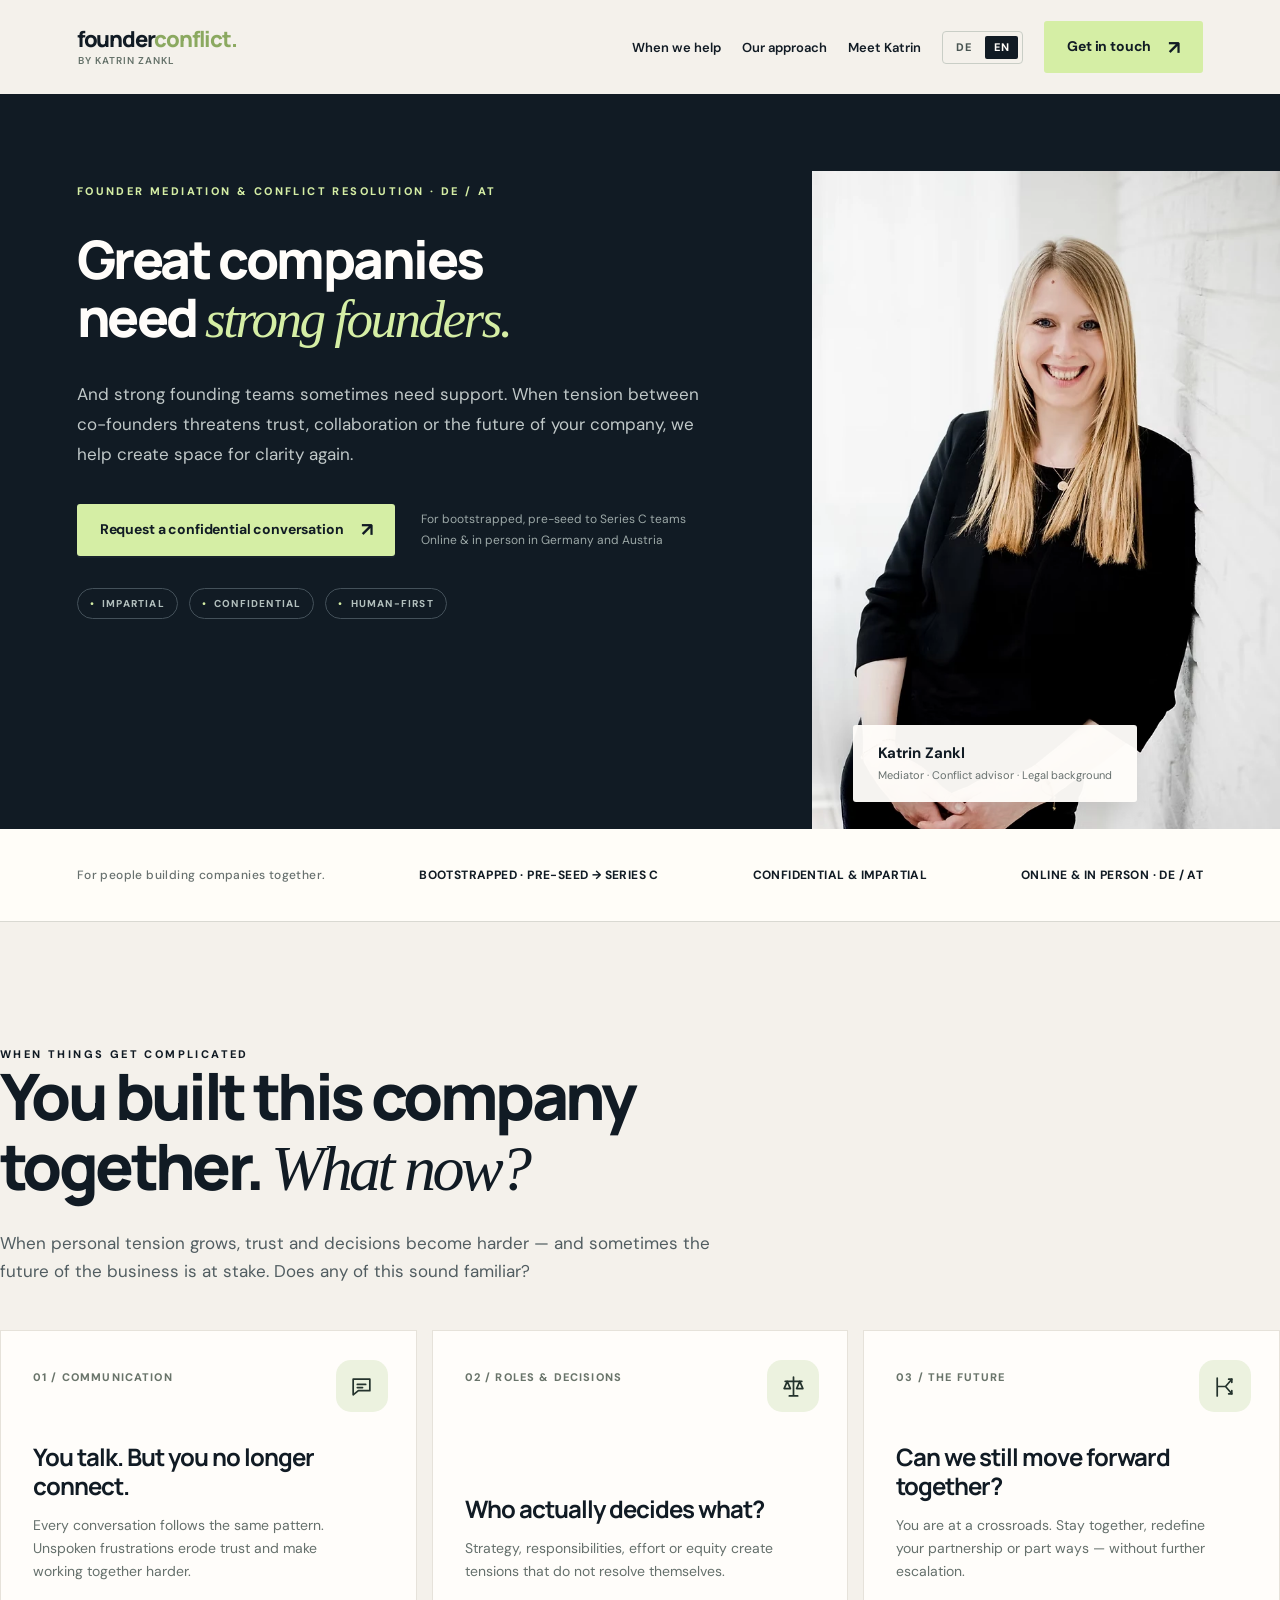
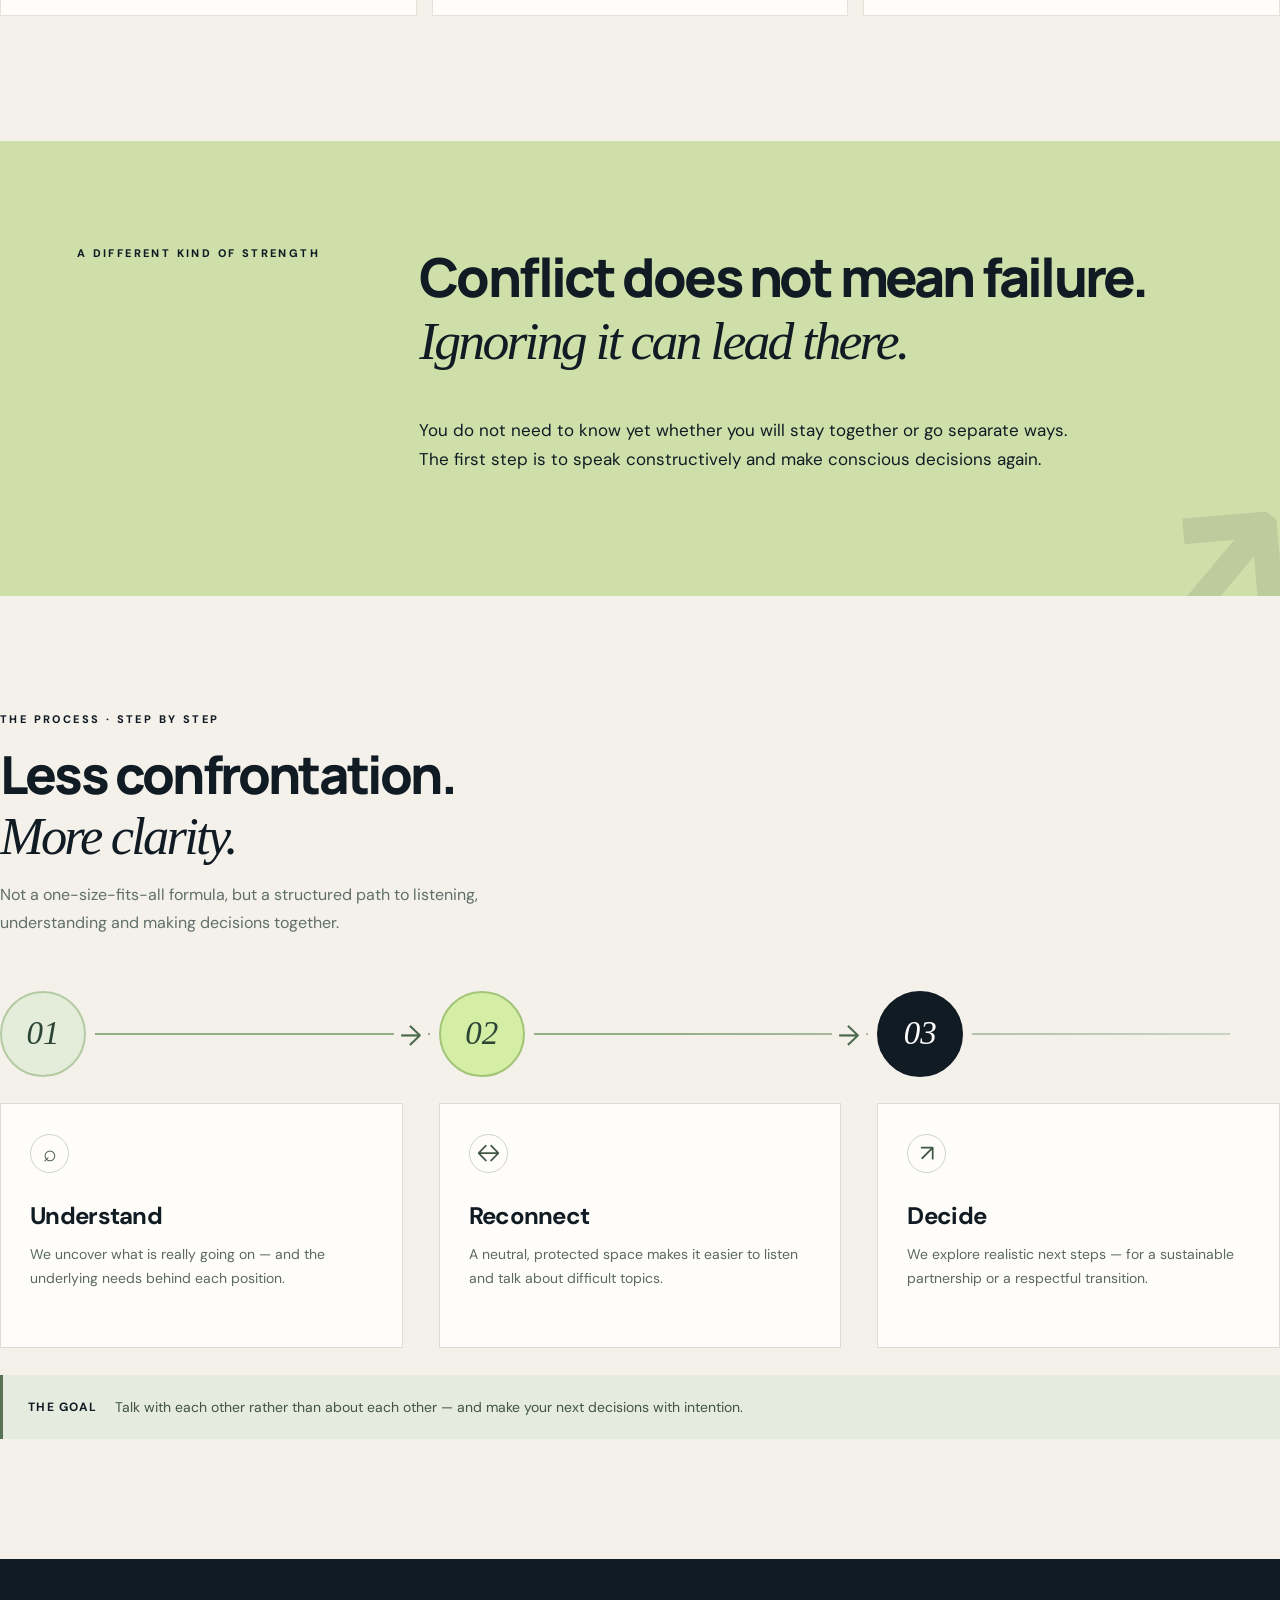
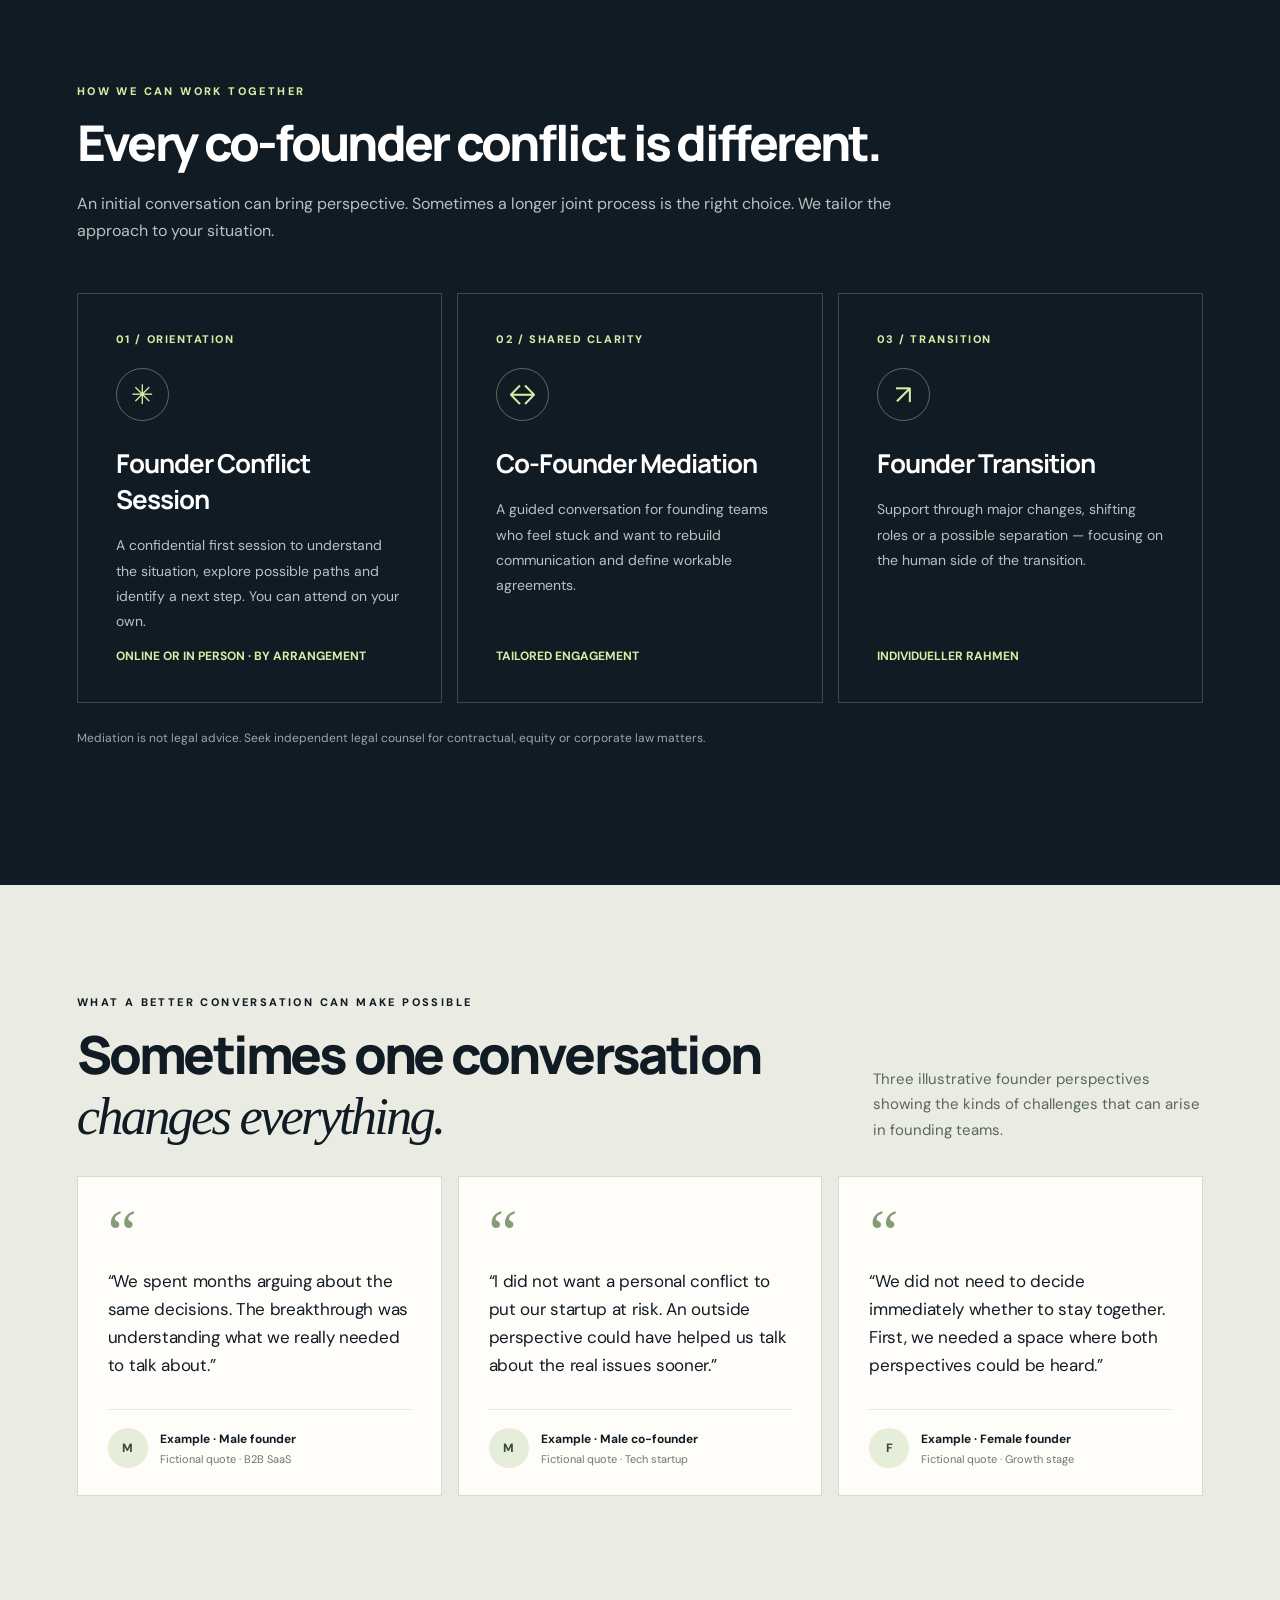
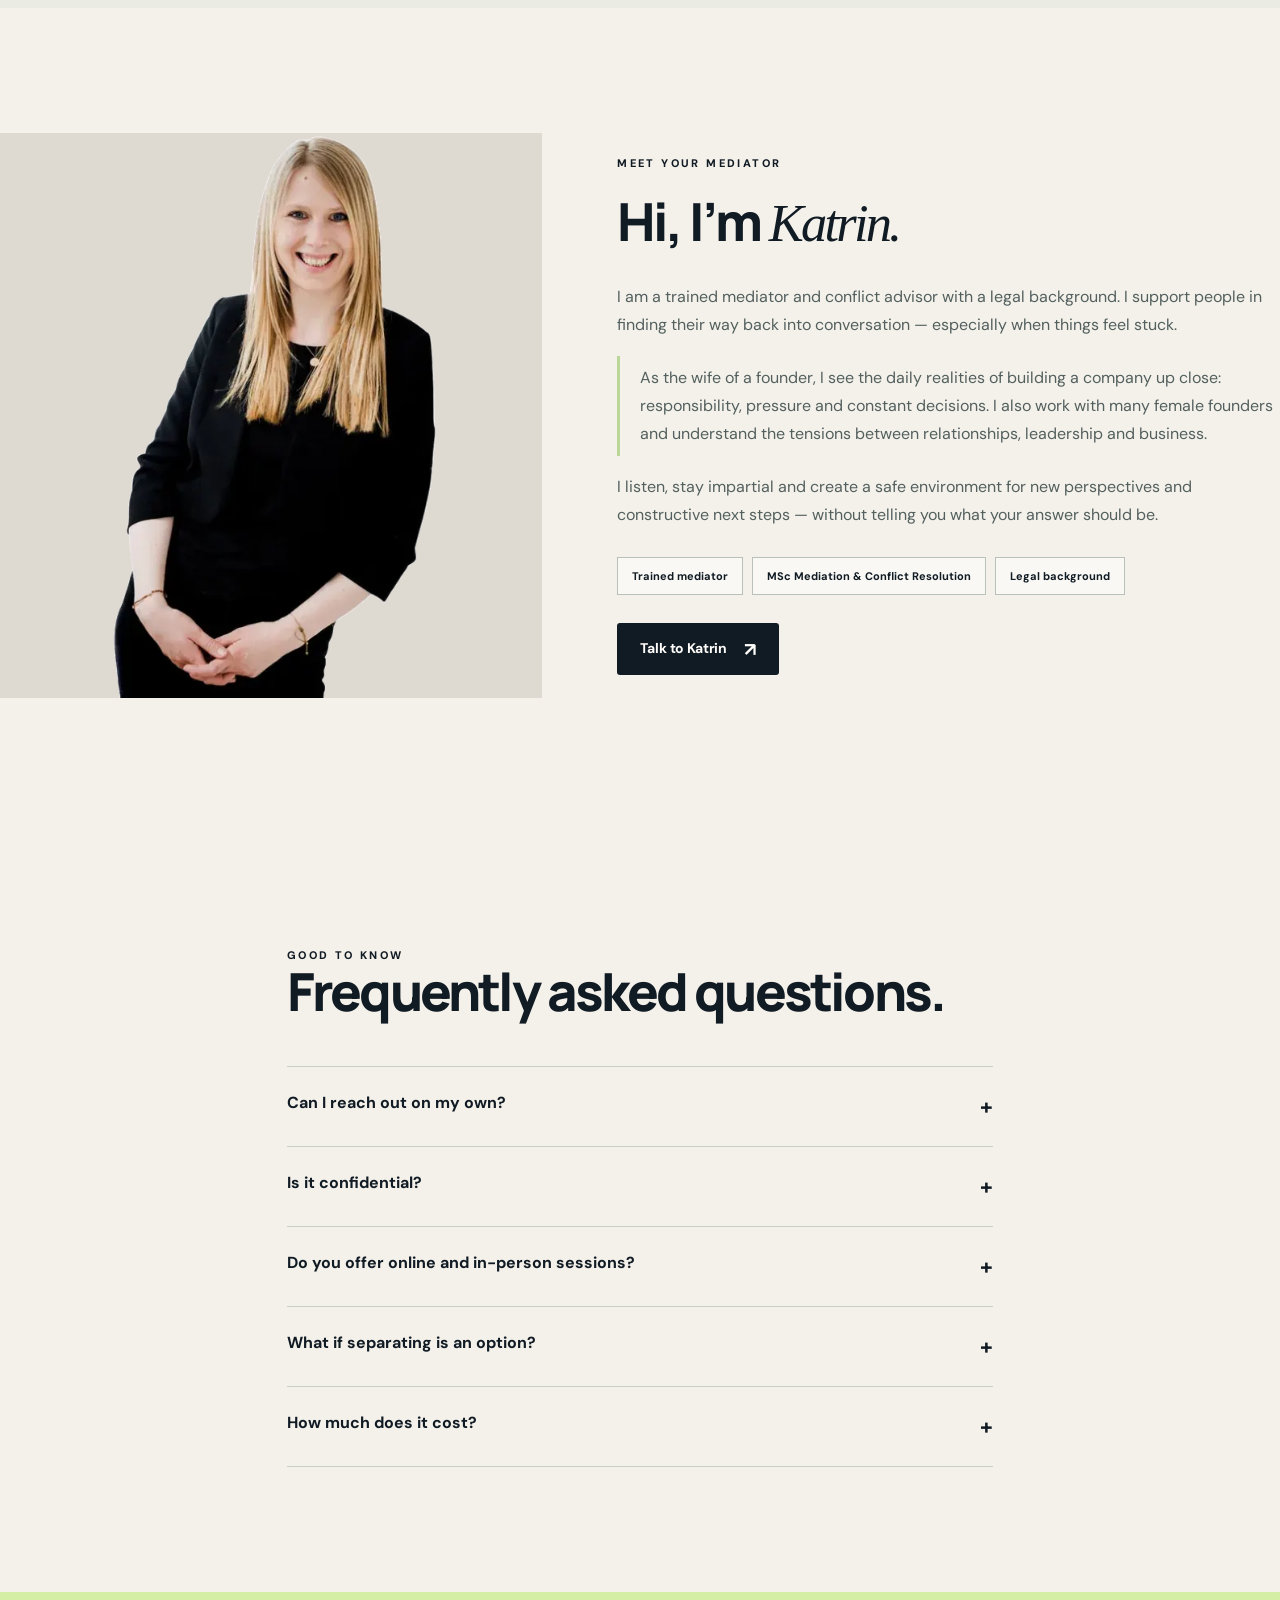
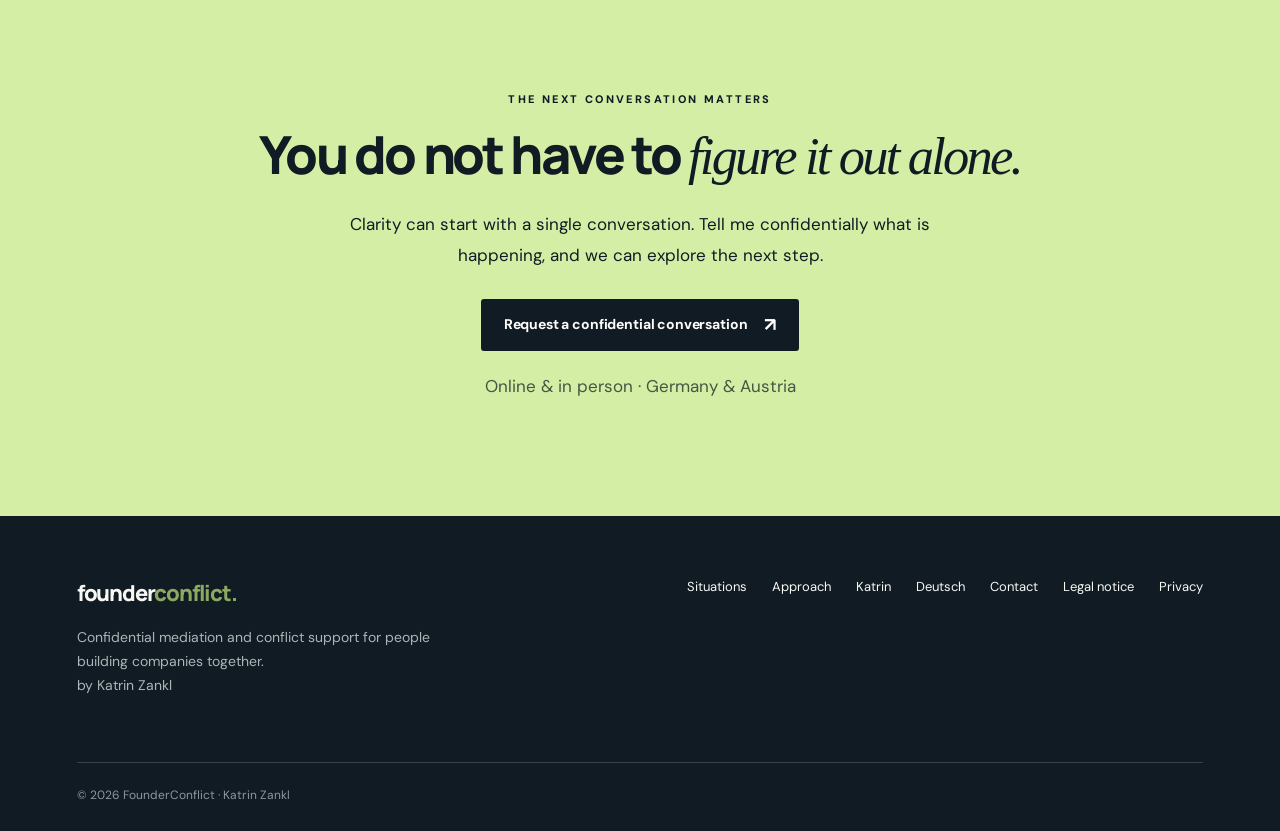
==== commit 677c148b: "Clean up DE/EN footer legal labels and remove provisional notice" ====
--- a/en/index.html
+++ b/en/index.html
@@ -84,6 +84,6 @@
 <details><summary>How much does it cost?</summary><p>We agree on the format, duration and fee before confirming an appointment. Longer mediation engagements are quoted individually.</p></details>
 </div></section>
 <section class="cta"><div class="wrap"><div class="eyebrow">The next conversation matters</div><h2>You do not have to <span class="serif">figure it out alone.</span></h2><p>Clarity can start with a single conversation. Tell me confidentially what is happening, and we can explore the next step.</p><a class="btn dark" href="mailto:info@konflikt-beratung.at?subject=Founder%20Conflict%20Session%20%E2%80%93%20Anfrage">Request a confidential conversation <span aria-hidden="true">↗</span></a><p class="micro" style="margin:20px auto 0">Online & in person · Germany & Austria</p></div></section>
-</main><footer><div class="wrap"><div class="foot-top"><div><a class="brand" href="/">founder<i>conflict.</i></a><p>Confidential mediation and conflict support for people building companies together.<br>by Katrin Zankl</p></div><div class="foot-links"><a href="#situationen">Situations</a><a href="#ansatz">Approach</a><a href="#katrin">Katrin</a><a href="../" lang="de">Deutsch</a><a href="mailto:info@konflikt-beratung.at">Contact</a><a href="https://www.konflikt-beratung.at/impressum" target="_blank" rel="noopener">Legal notice*</a><a href="https://www.konflikt-beratung.at/datenschutz" target="_blank" rel="noopener">Privacy*</a></div></div><div class="foot-bottom"><span>© <span id="year">2026</span> FounderConflict · Katrin Zankl</span><span>*Legal links and content must be verified before publishing.</span></div></div></footer>
+</main><footer><div class="wrap"><div class="foot-top"><div><a class="brand" href="/">founder<i>conflict.</i></a><p>Confidential mediation and conflict support for people building companies together.<br>by Katrin Zankl</p></div><div class="foot-links"><a href="#situationen">Situations</a><a href="#ansatz">Approach</a><a href="#katrin">Katrin</a><a href="../" lang="de">Deutsch</a><a href="mailto:info@konflikt-beratung.at">Contact</a><a href="https://www.konflikt-beratung.at/impressum" target="_blank" rel="noopener">Legal notice</a><a href="https://www.konflikt-beratung.at/datenschutz" target="_blank" rel="noopener">Privacy</a></div></div><div class="foot-bottom"><span>© <span id="year">2026</span> FounderConflict · Katrin Zankl</span></div></div></footer>
 <script>document.getElementById('year').textContent=new Date().getFullYear()</script>
 </body></html>
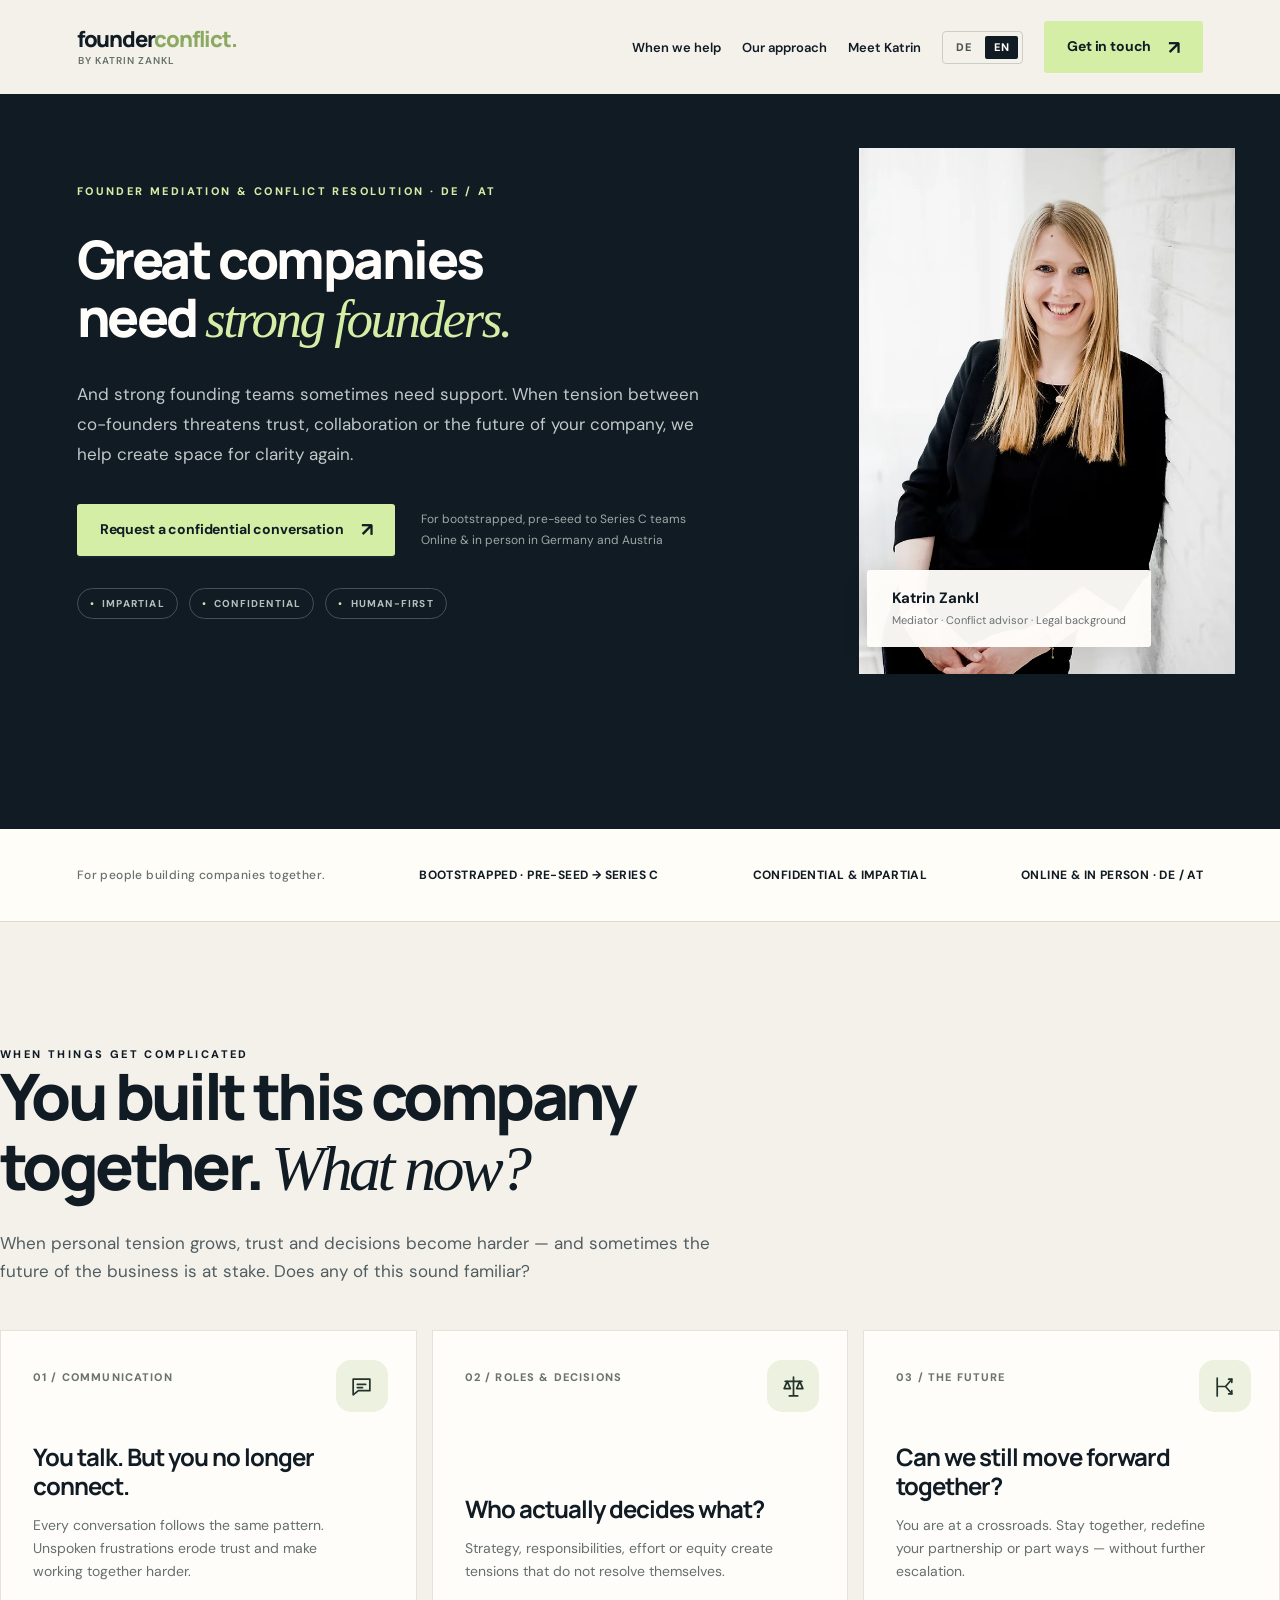
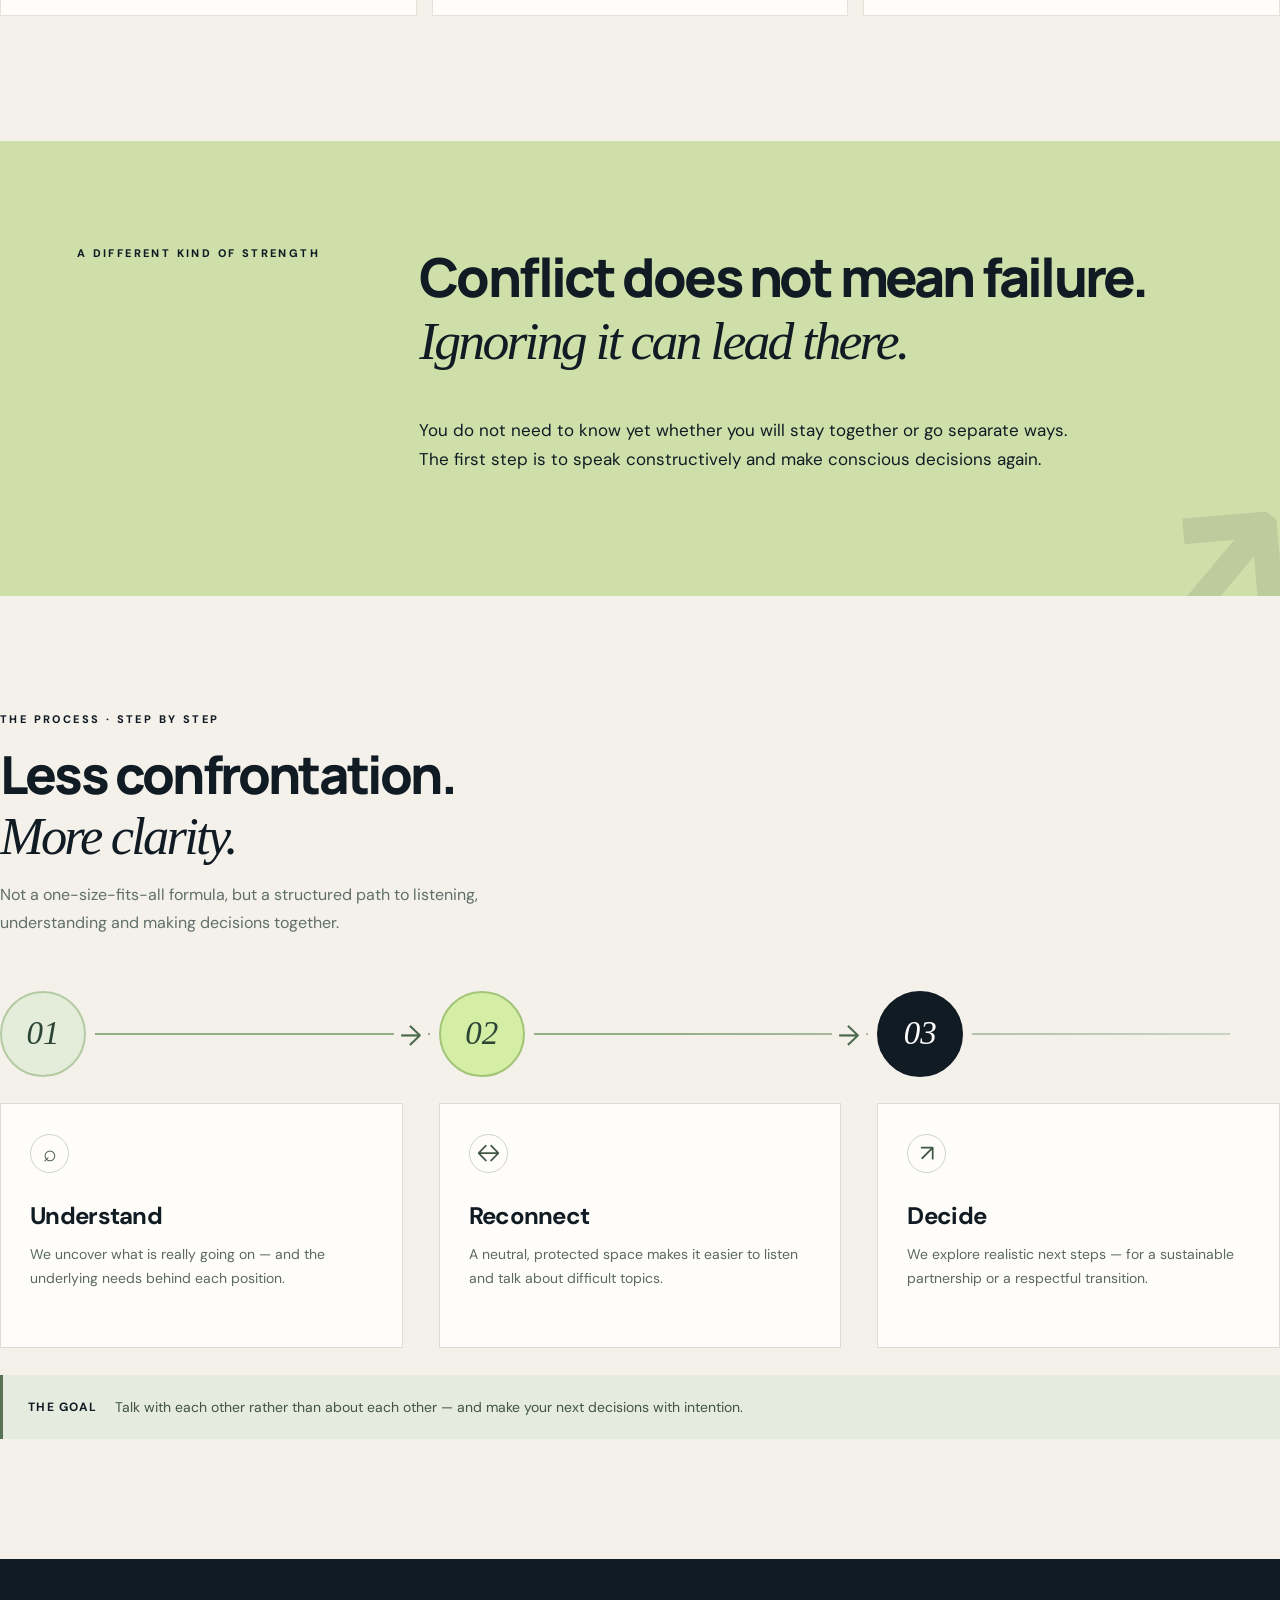
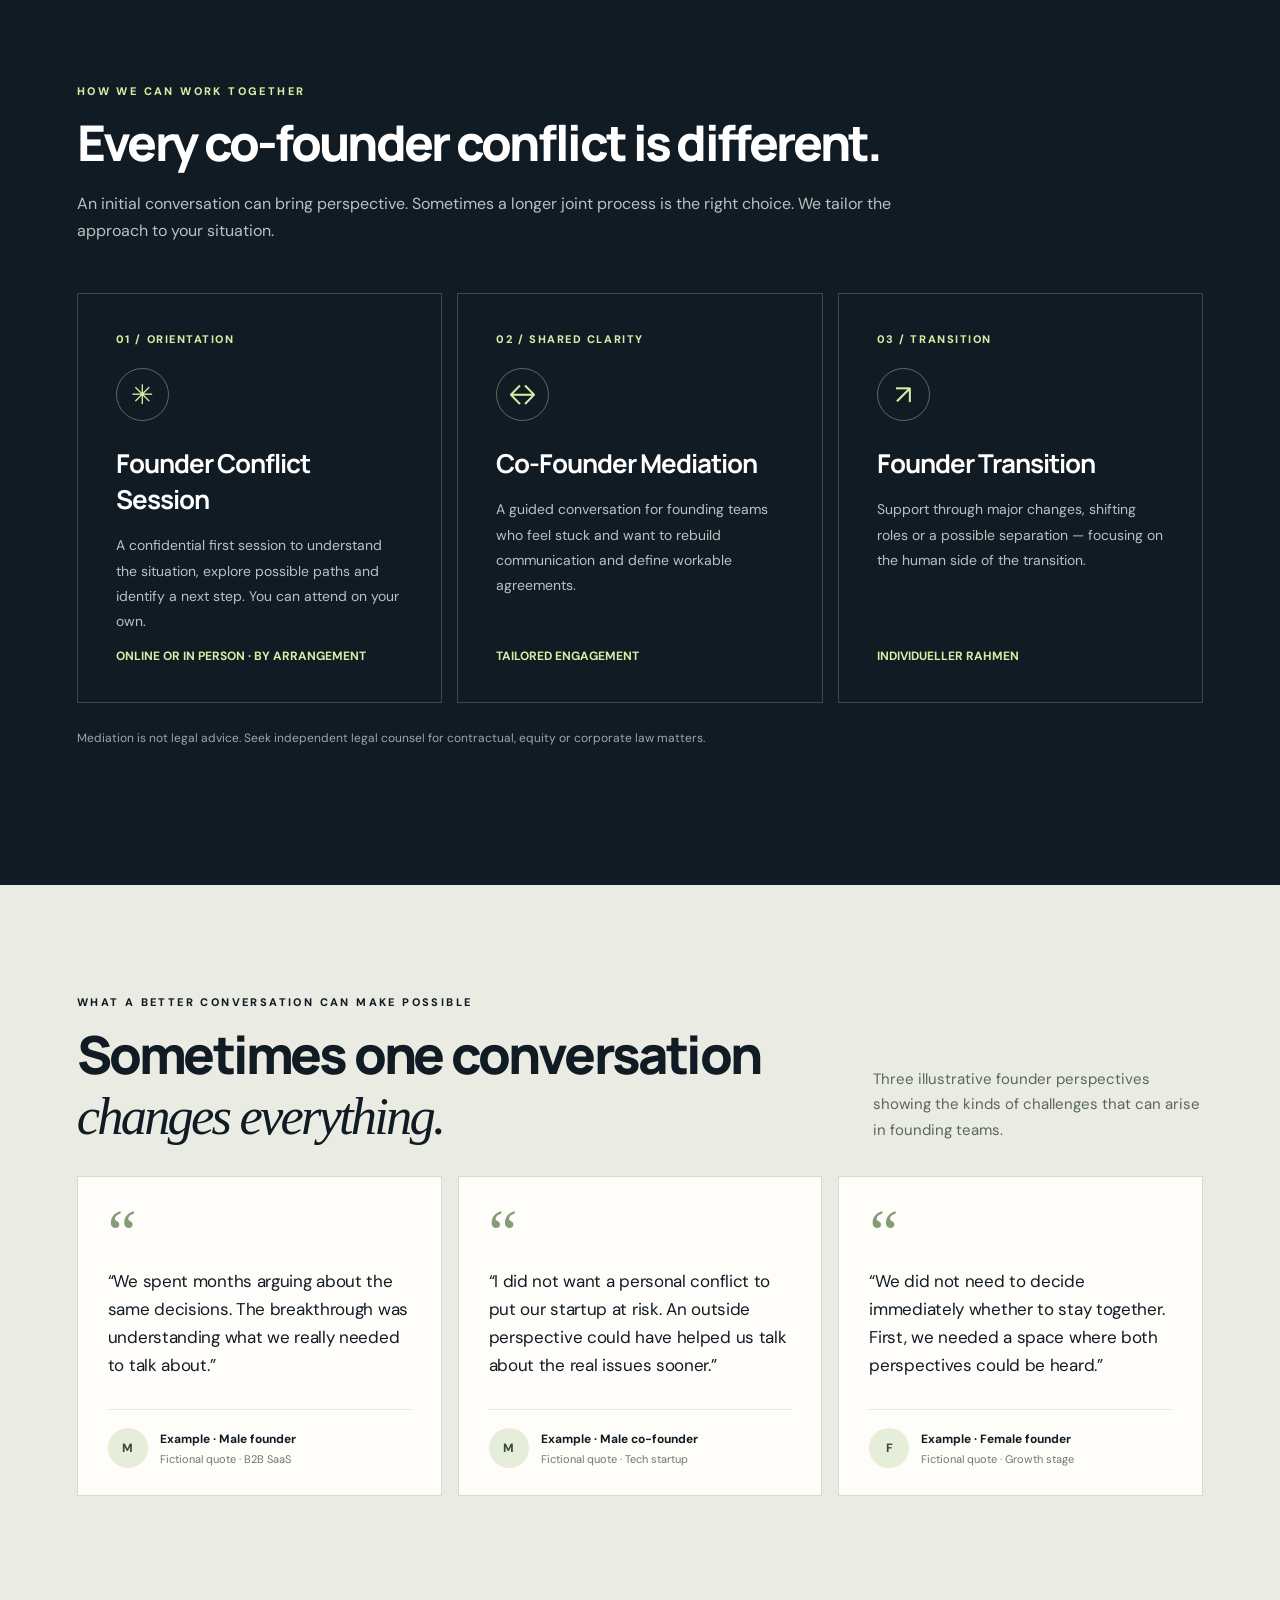
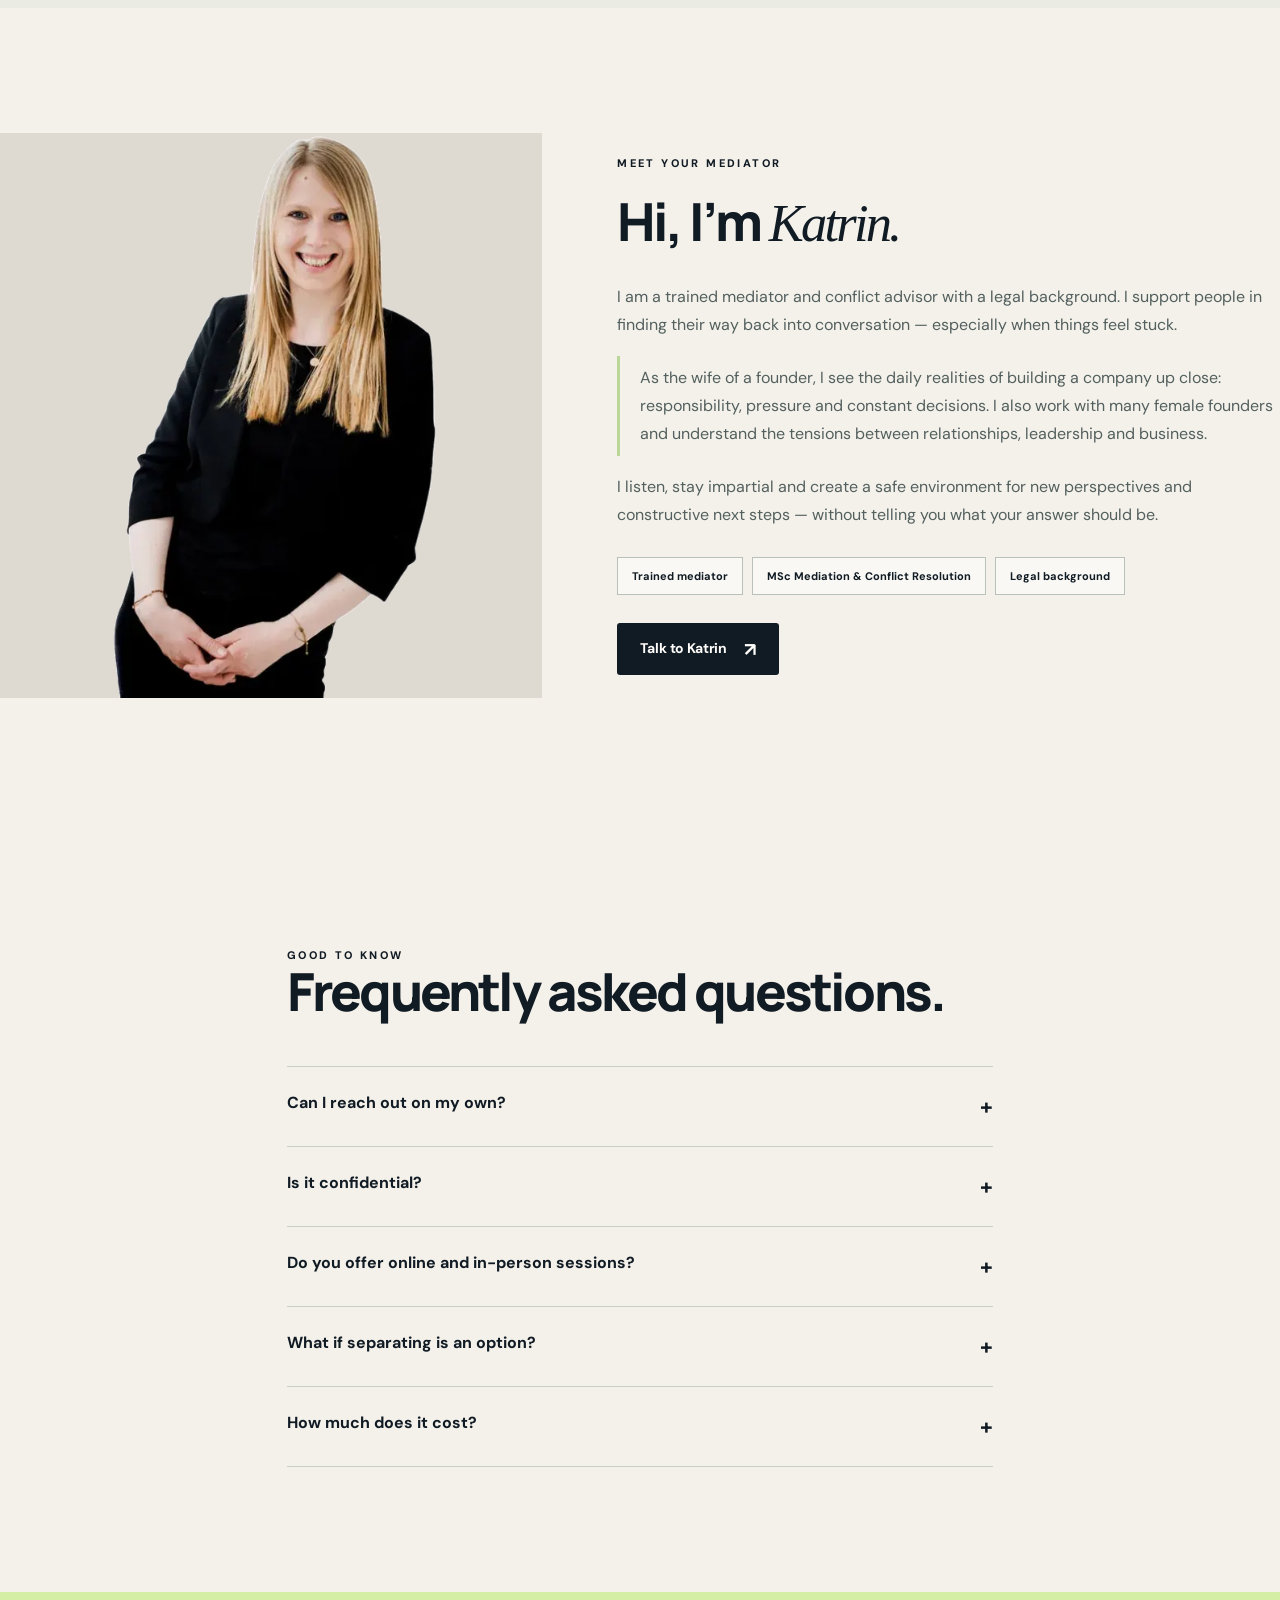
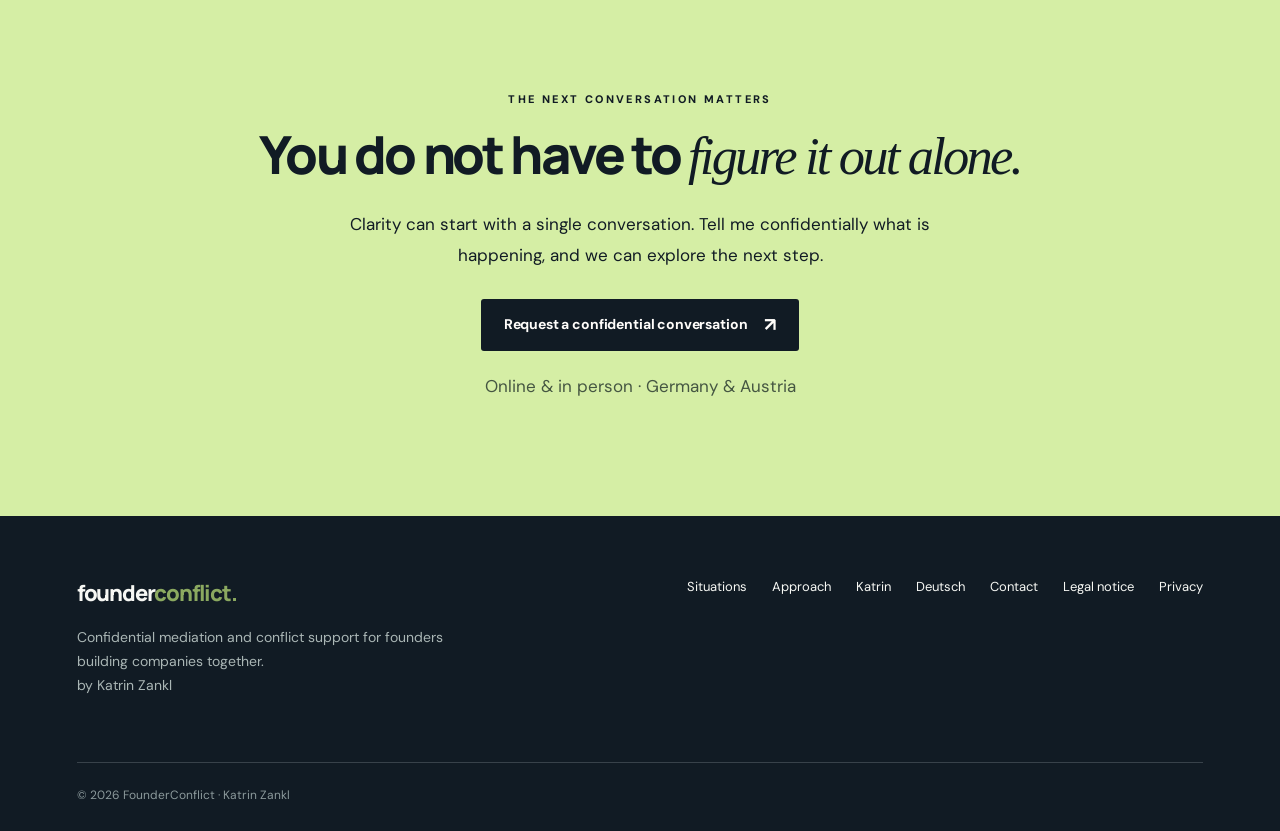
==== commit ccde2f83: "Align English footer copy with founder focus" ====
--- a/en/index.html
+++ b/en/index.html
@@ -84,6 +84,6 @@
 <details><summary>How much does it cost?</summary><p>We agree on the format, duration and fee before confirming an appointment. Longer mediation engagements are quoted individually.</p></details>
 </div></section>
 <section class="cta"><div class="wrap"><div class="eyebrow">The next conversation matters</div><h2>You do not have to <span class="serif">figure it out alone.</span></h2><p>Clarity can start with a single conversation. Tell me confidentially what is happening, and we can explore the next step.</p><a class="btn dark" href="mailto:info@konflikt-beratung.at?subject=Founder%20Conflict%20Session%20%E2%80%93%20Anfrage">Request a confidential conversation <span aria-hidden="true">↗</span></a><p class="micro" style="margin:20px auto 0">Online & in person · Germany & Austria</p></div></section>
-</main><footer><div class="wrap"><div class="foot-top"><div><a class="brand" href="/">founder<i>conflict.</i></a><p>Confidential mediation and conflict support for people building companies together.<br>by Katrin Zankl</p></div><div class="foot-links"><a href="#situationen">Situations</a><a href="#ansatz">Approach</a><a href="#katrin">Katrin</a><a href="../" lang="de">Deutsch</a><a href="mailto:info@konflikt-beratung.at">Contact</a><a href="https://www.konflikt-beratung.at/impressum" target="_blank" rel="noopener">Legal notice</a><a href="https://www.konflikt-beratung.at/datenschutz" target="_blank" rel="noopener">Privacy</a></div></div><div class="foot-bottom"><span>© <span id="year">2026</span> FounderConflict · Katrin Zankl</span></div></div></footer>
+</main><footer><div class="wrap"><div class="foot-top"><div><a class="brand" href="/">founder<i>conflict.</i></a><p>Confidential mediation and conflict support for founders building companies together.<br>by Katrin Zankl</p></div><div class="foot-links"><a href="#situationen">Situations</a><a href="#ansatz">Approach</a><a href="#katrin">Katrin</a><a href="../" lang="de">Deutsch</a><a href="mailto:info@konflikt-beratung.at">Contact</a><a href="https://www.konflikt-beratung.at/impressum" target="_blank" rel="noopener">Legal notice</a><a href="https://www.konflikt-beratung.at/datenschutz" target="_blank" rel="noopener">Privacy</a></div></div><div class="foot-bottom"><span>© <span id="year">2026</span> FounderConflict · Katrin Zankl</span></div></div></footer>
 <script>document.getElementById('year').textContent=new Date().getFullYear()</script>
 </body></html>
--- a/assets/refinements.css
+++ b/assets/refinements.css
@@ -444,3 +444,58 @@
   .hero-visual{height:375px;}
   .hero-visual img{height:361px;width:min(84%,246px);}
 }
+
+/* V7: Lift Katrin hero portrait to reduce empty space above it */
+/* Move the portrait and its nameplate as a unit; preserve the two-line heading. */
+@media (min-width:1200px) {
+  .hero-visual img,
+  .hero-visual .photo-caption { transform:translateY(-95px); }
+}
+@media (min-width:901px) and (max-width:1199px) {
+  .hero-visual img,
+  .hero-visual .photo-caption { transform:translateY(-70px); }
+}
+/* On stacked layouts, close part of the gap before the image without
+   pulling the content up on small phones where the CTA needs space. */
+@media (min-width:701px) and (max-width:900px) {
+  .hero-visual { margin-top:-90px; }
+}
+@media (min-width:601px) and (max-width:700px) {
+  .hero-visual { margin-top:-46px; }
+}
+@media (max-width:600px) {
+  .hero-visual { margin-top:-15px; }
+}
+
+/* V8: Katrin hero portrait 20% smaller, preserving visual balance */
+/* Only the right-hand portrait and its attached label are resized/repositioned.
+   Headline, buttons, other photography and the remaining layout stay unchanged. */
+@media (min-width:1200px) {
+  .hero-visual img {
+    width:min(29.6vw,376px); /* 80% of 37vw / 470px */
+    height:526.4px;         /* 80% of 658px */
+    transform:translateY(-155px);
+  }
+  .hero-visual .photo-caption {transform:translateY(-155px);left:-24px;}
+}
+@media (min-width:901px) and (max-width:1199px) {
+  .hero-visual img {
+    width:min(32.8vw,328px); /* 80% of 41vw / 410px */
+    height:480px;           /* 80% of 600px */
+    transform:translateY(-120px);
+  }
+  .hero-visual .photo-caption {transform:translateY(-120px);left:-18px;}
+}
+@media (min-width:601px) and (max-width:900px) {
+  .hero-visual {height:440px;}
+  .hero-visual img {width:min(68%,272px);height:396px;}
+}
+@media (max-width:600px) {
+  .hero-visual {height:345px;}
+  .hero-visual img {width:min(67.2%,220px);height:324px;}
+  .hero-visual .photo-caption {left:8%;}
+}
+@media (max-width:380px) {
+  .hero-visual {height:310px;}
+  .hero-visual img {width:min(67.2%,197px);height:289px;}
+}
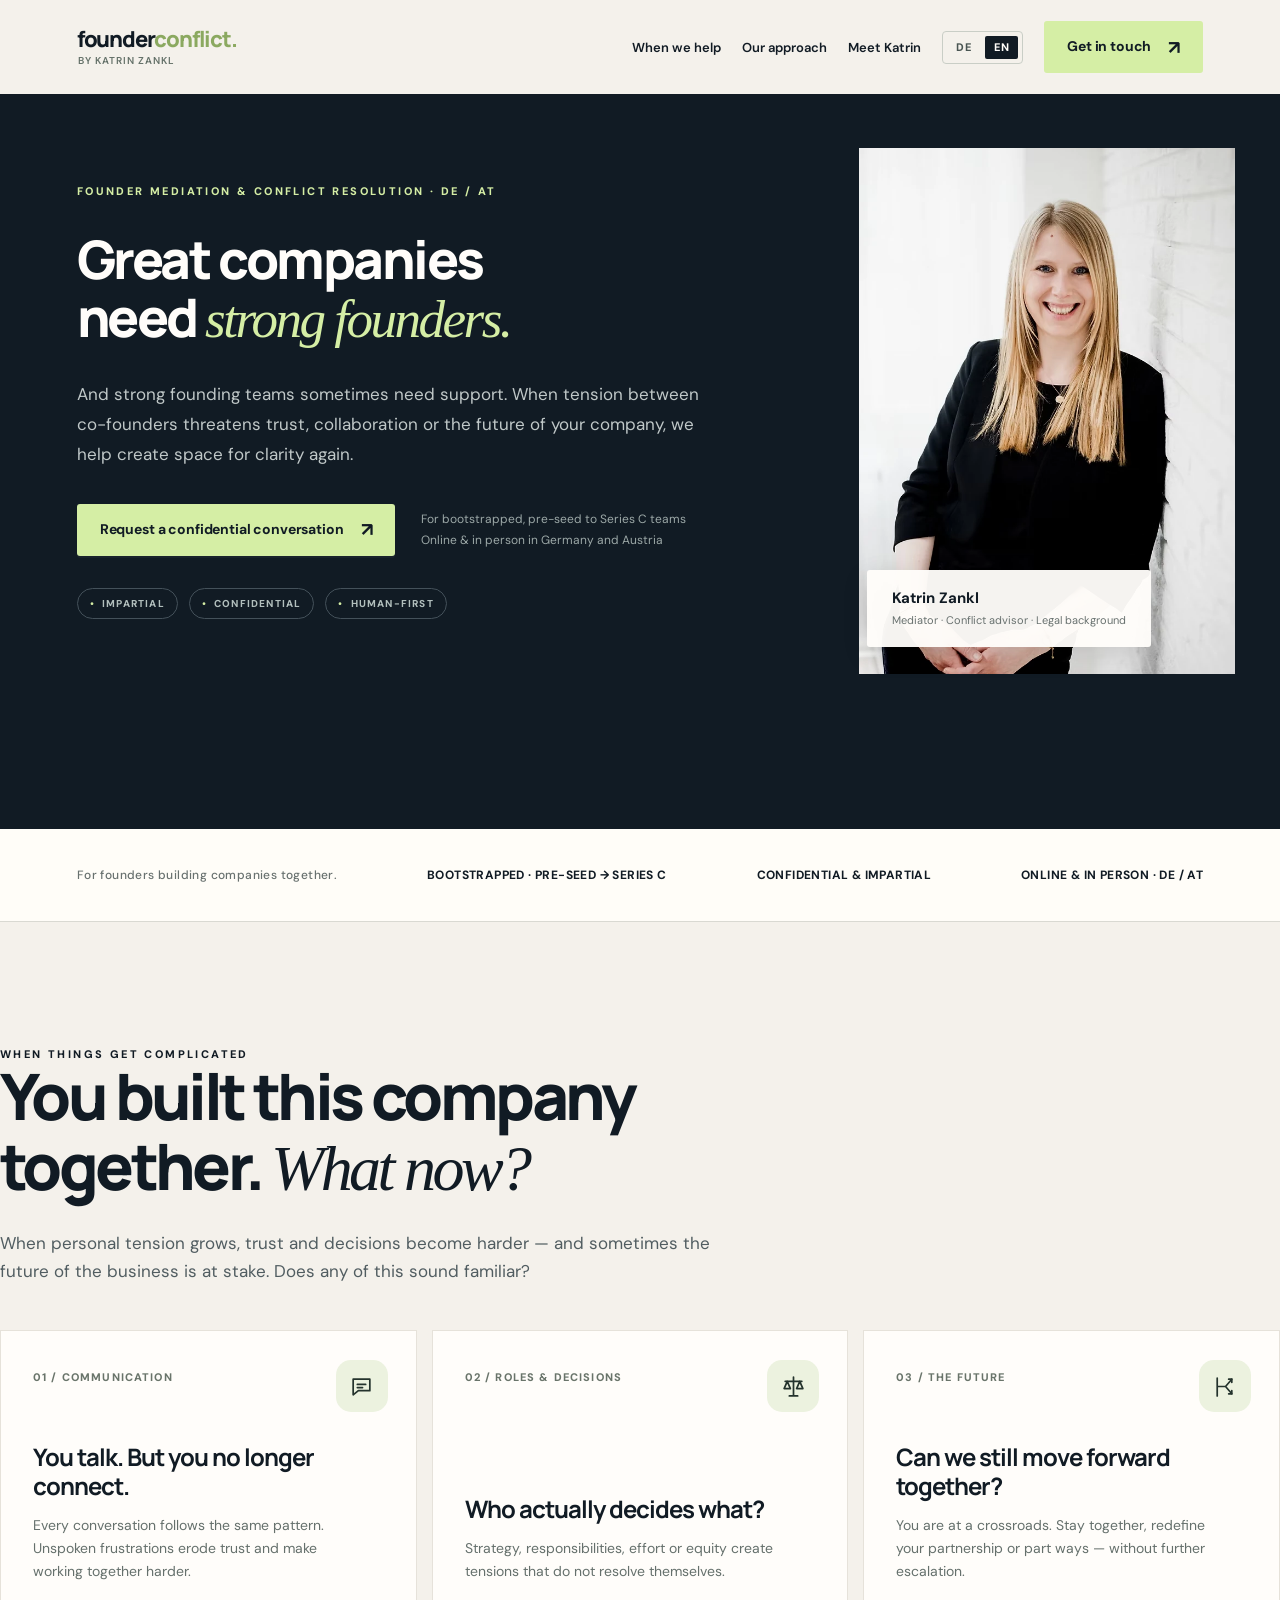
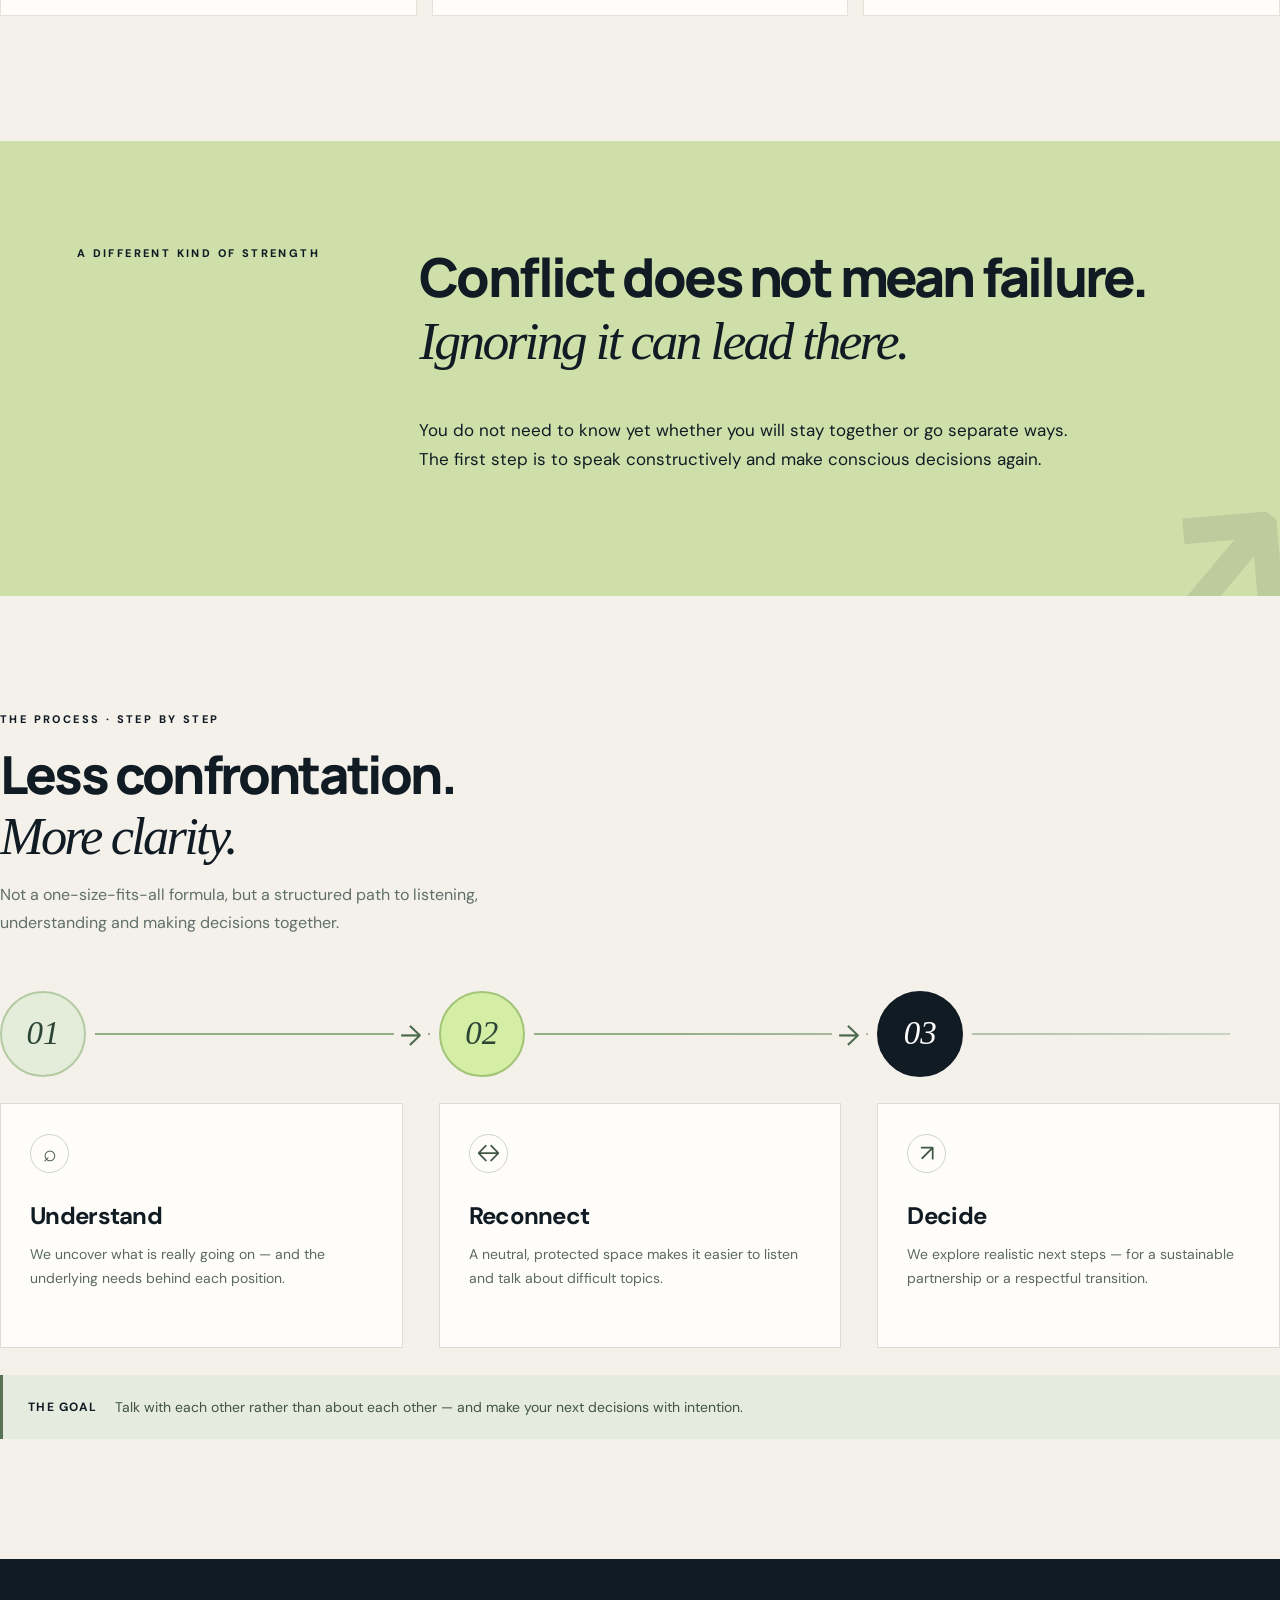
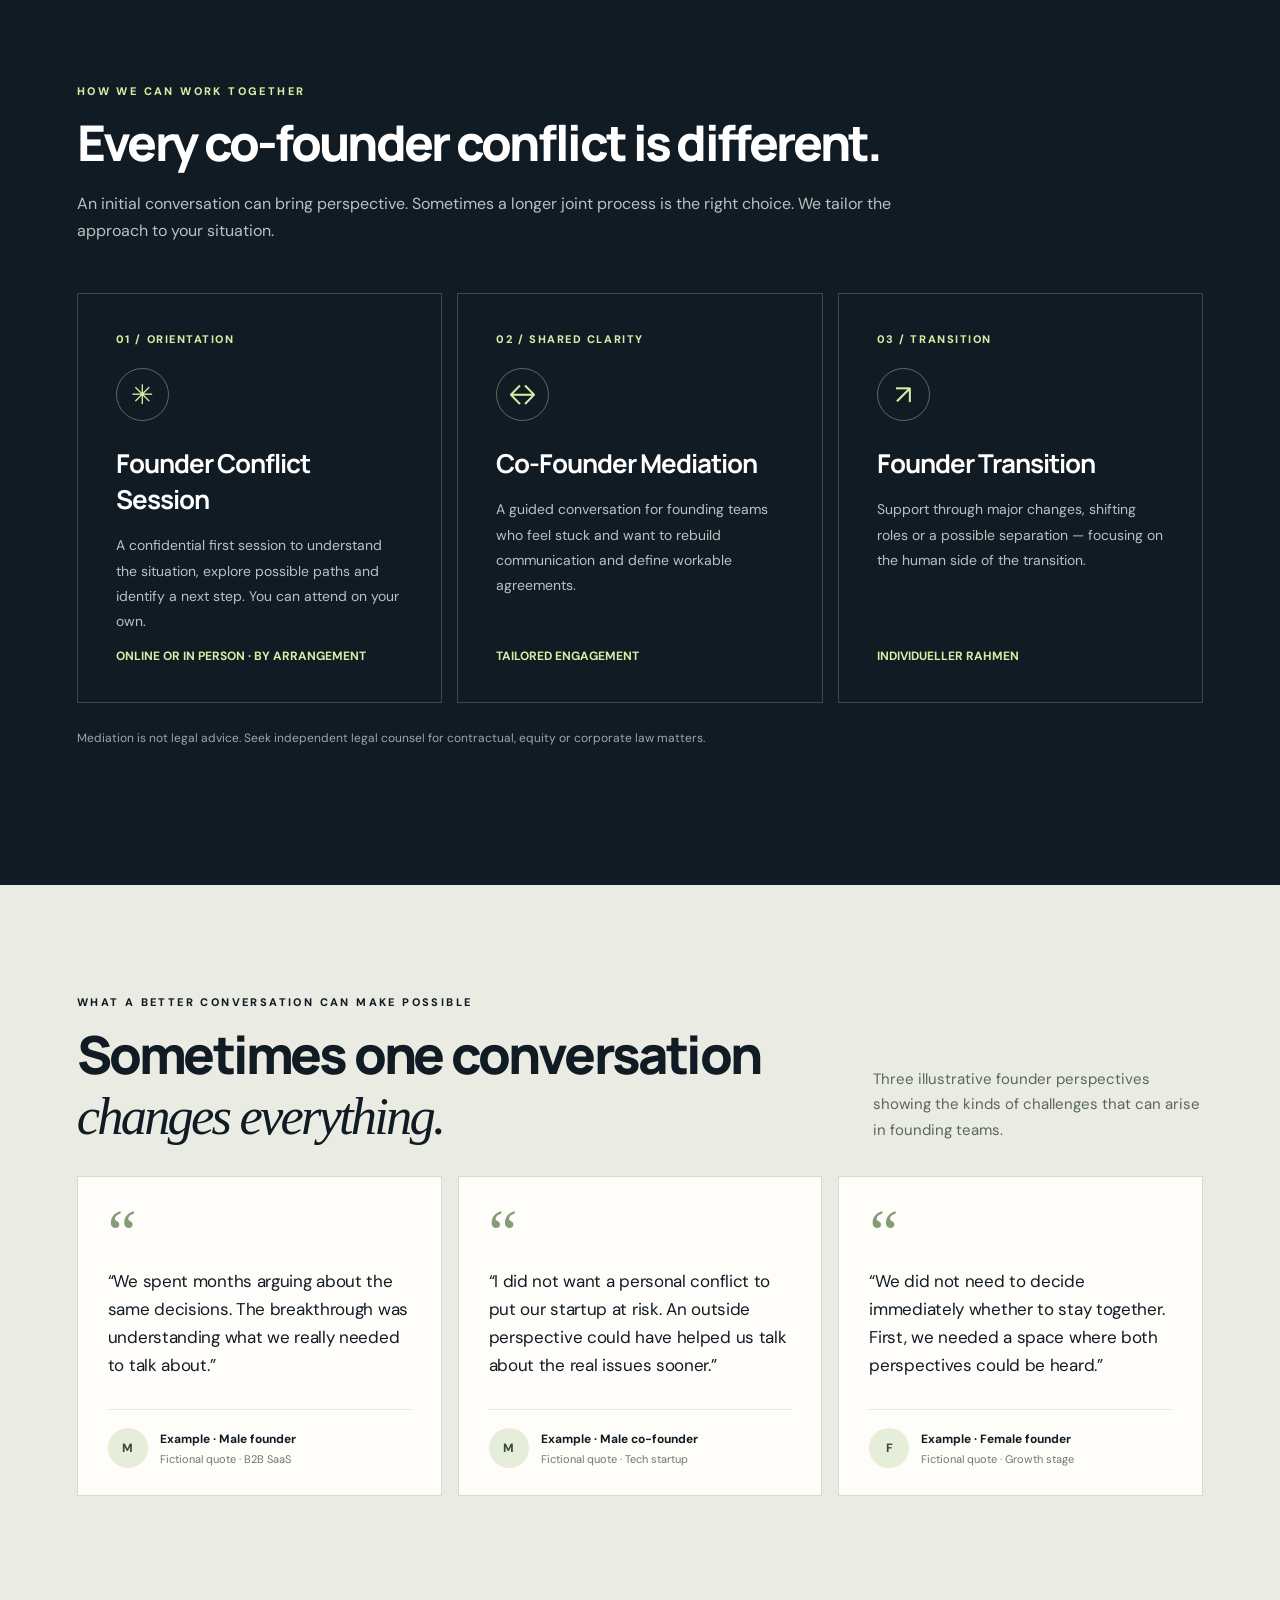
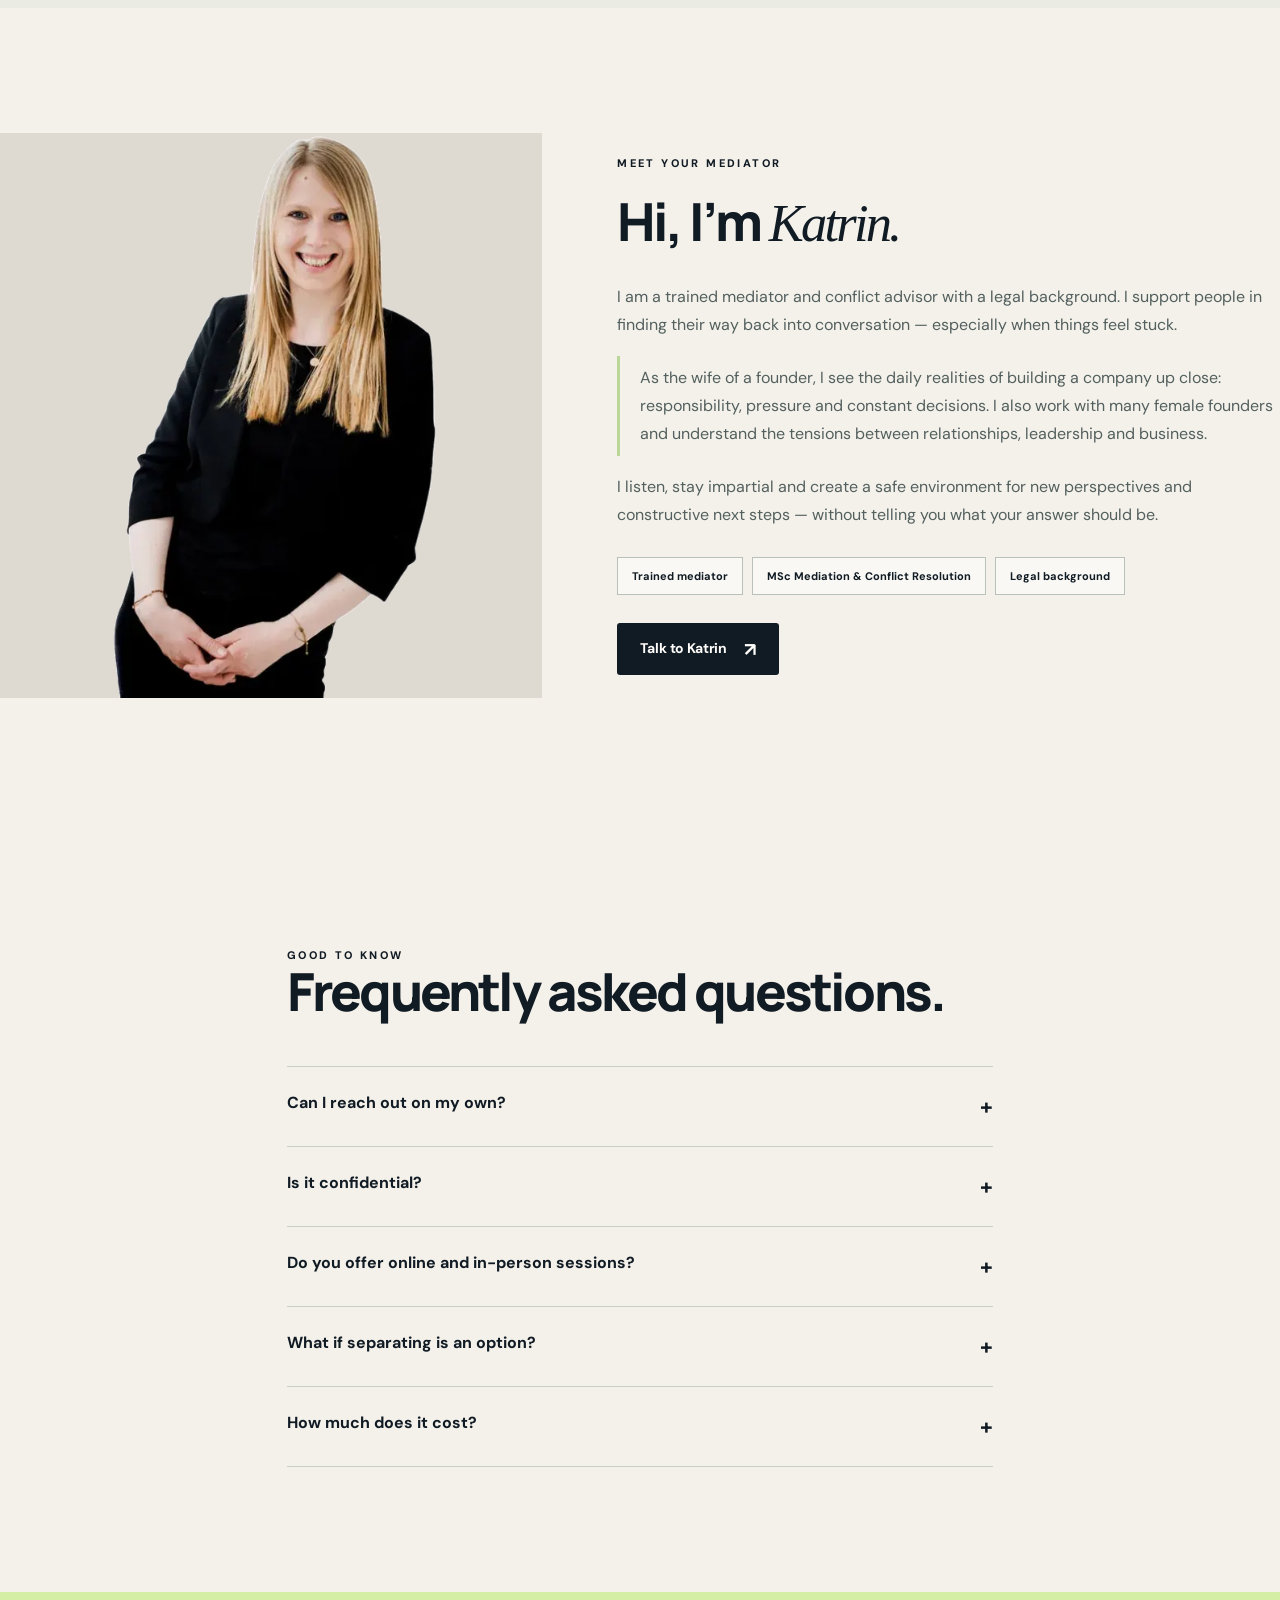
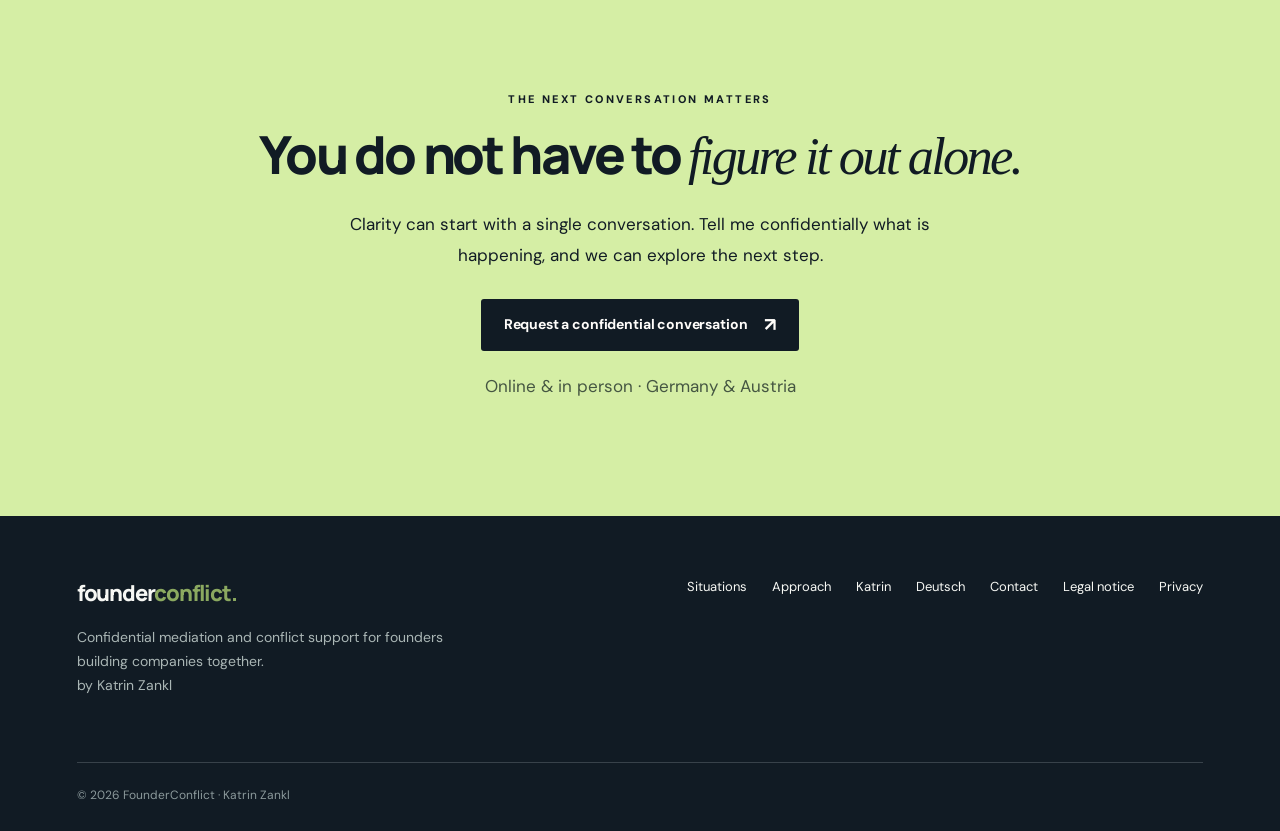
==== commit a9330cc8: "Align English trust strip with founders" ====
--- a/en/index.html
+++ b/en/index.html
@@ -30,7 +30,7 @@
 </nav></header>
 <main>
 <section class="hero"><div class="wrap hero-inner"><div class="hero-copy"><div class="eyebrow">Founder mediation & conflict resolution · DE / AT</div><h1 class="hero-headline"><span class="hero-line">Great companies</span><span class="hero-line">need <span class="serif accent">strong founders.</span></span></h1><p class="hero-lead">And strong founding teams sometimes need support. When tension between co-founders threatens trust, collaboration or the future of your company, we help create space for clarity again.</p><div class="hero-actions"><a class="btn" href="mailto:info@konflikt-beratung.at?subject=Vertrauliches%20Erstgespr%C3%A4ch%20FounderConflict">Request a confidential conversation <span aria-hidden="true">↗</span></a><span class="micro">For bootstrapped, pre-seed to Series C teams<br>Online & in person in Germany and Austria</span></div><div class="hero-keywords" aria-label="Arbeitsprinzipien"><span>Impartial</span><span>Confidential</span><span>Human-first</span></div></div><div class="hero-visual"><img src="../assets/katrin-wall-portrait.webp" alt="Katrin Zankl – mediator and conflict advisor" width="686" height="1030" fetchpriority="high" decoding="async"><div class="photo-caption"><strong>Katrin Zankl</strong><small>Mediator · Conflict advisor · Legal background</small></div></div></div></section>
-<div class="proof"><div class="wrap proof-in"><span>For people building companies together.</span><span>BOOTSTRAPPED · PRE-SEED → SERIES C</span><span>CONFIDENTIAL & IMPARTIAL</span><span>ONLINE & IN PERSON · DE / AT</span></div></div>
+<div class="proof"><div class="wrap proof-in"><span>For founders building companies together.</span><span>BOOTSTRAPPED · PRE-SEED → SERIES C</span><span>CONFIDENTIAL & IMPARTIAL</span><span>ONLINE & IN PERSON · DE / AT</span></div></div>
 <section class="section wrap" id="situationen">
 <div class="section-head section-head--wide">
   <div><div class="eyebrow">When things get complicated</div>
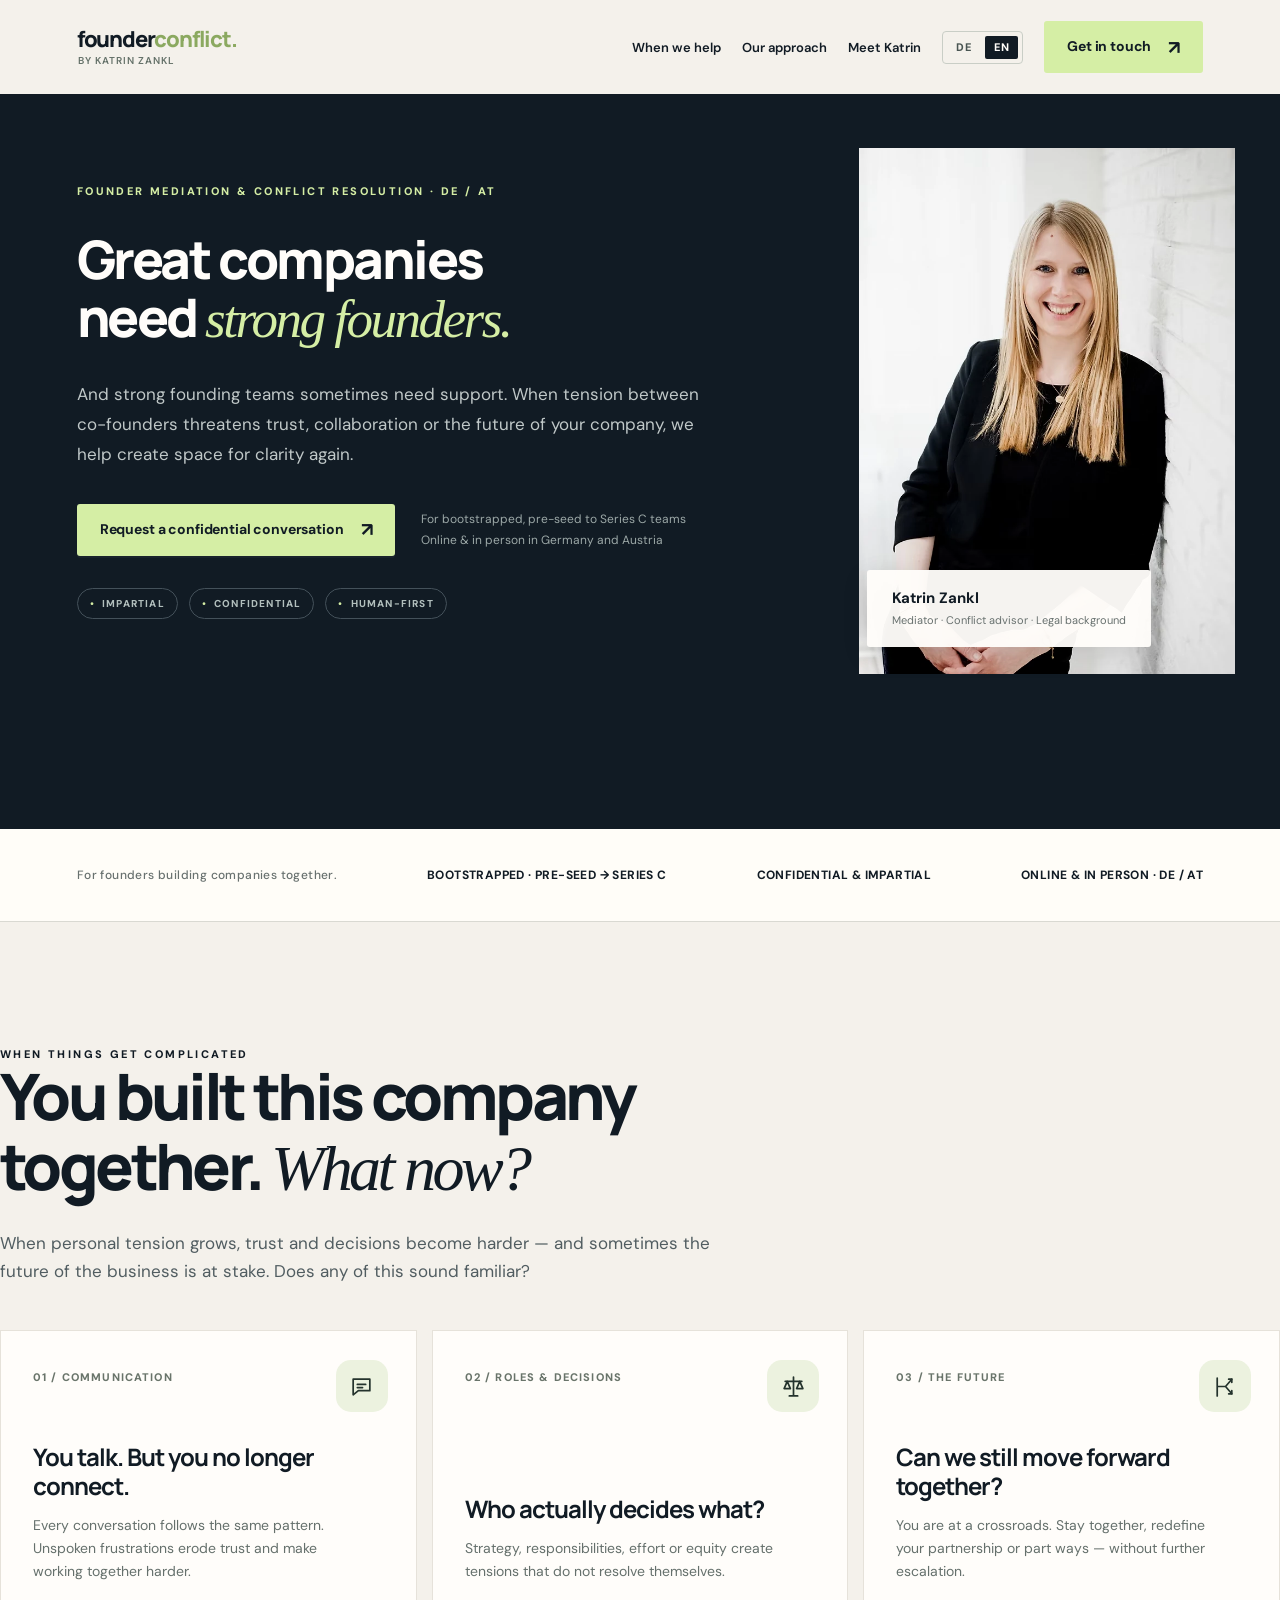
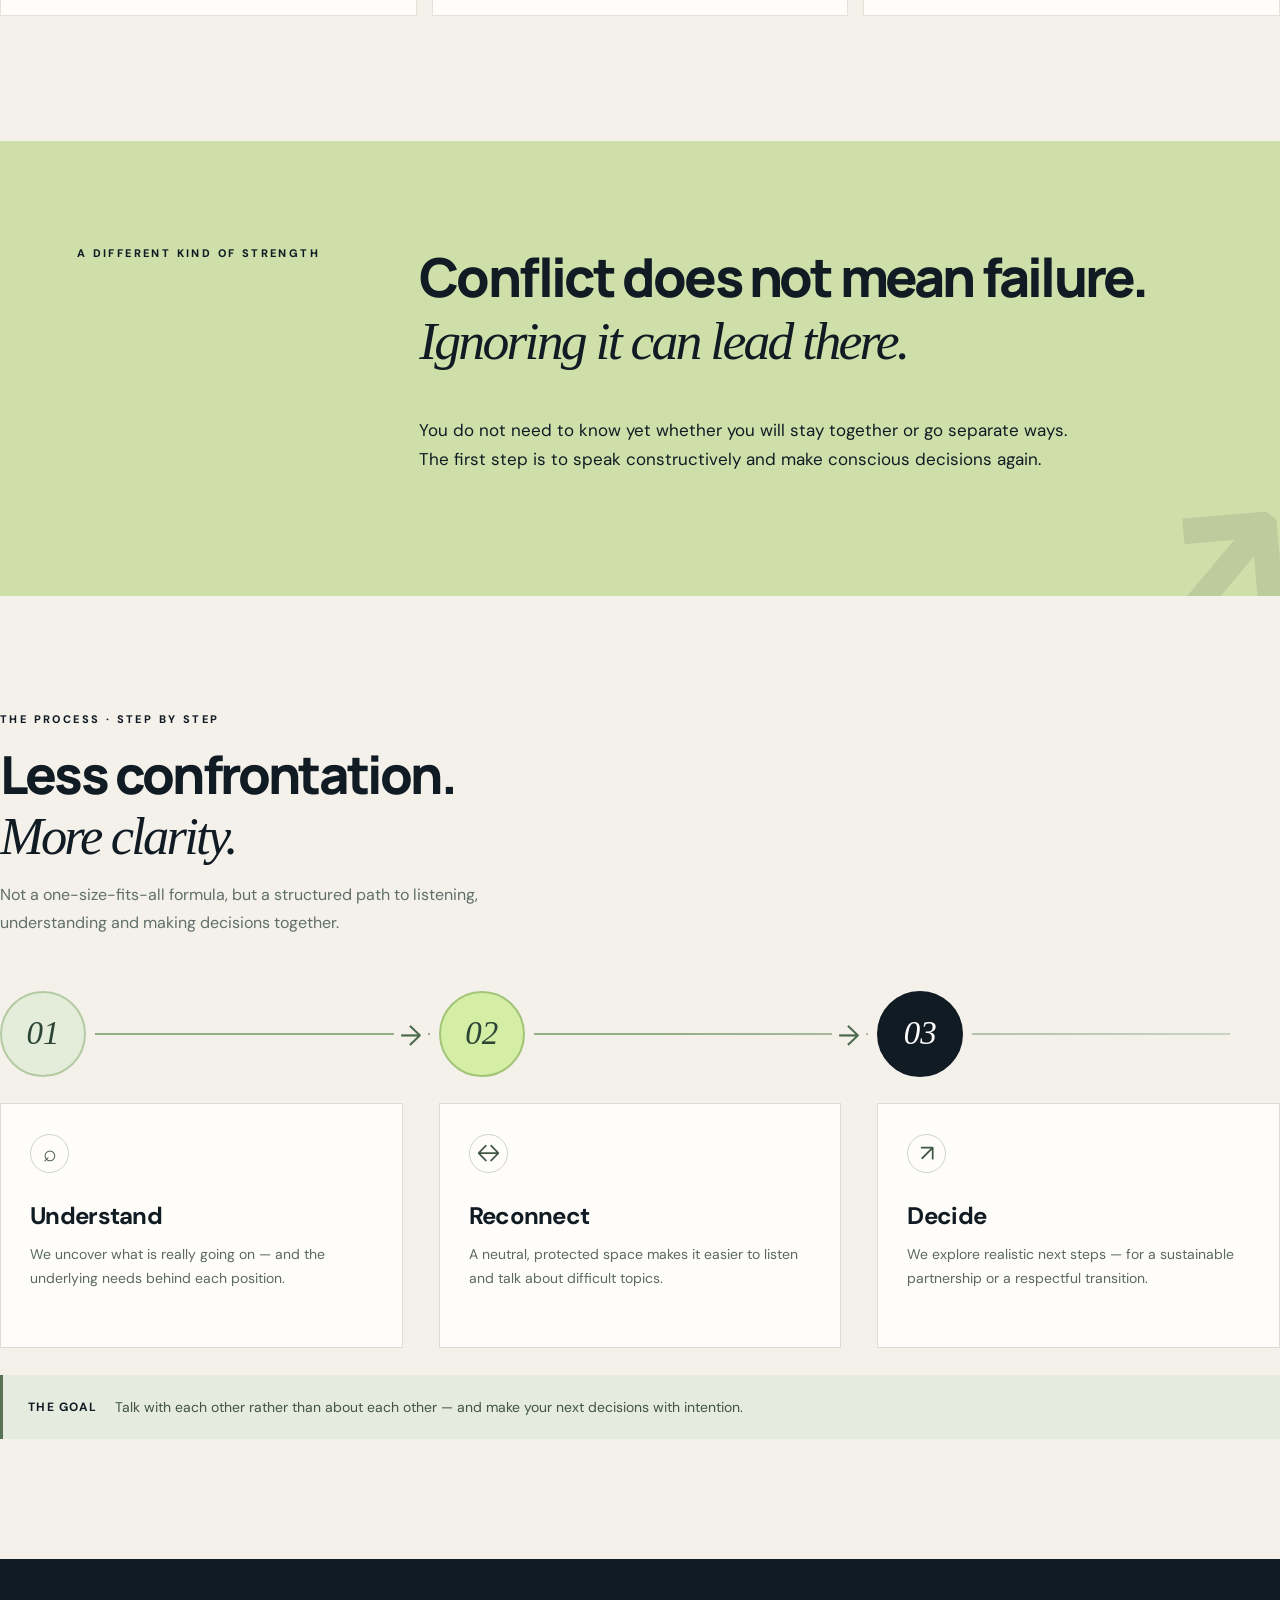
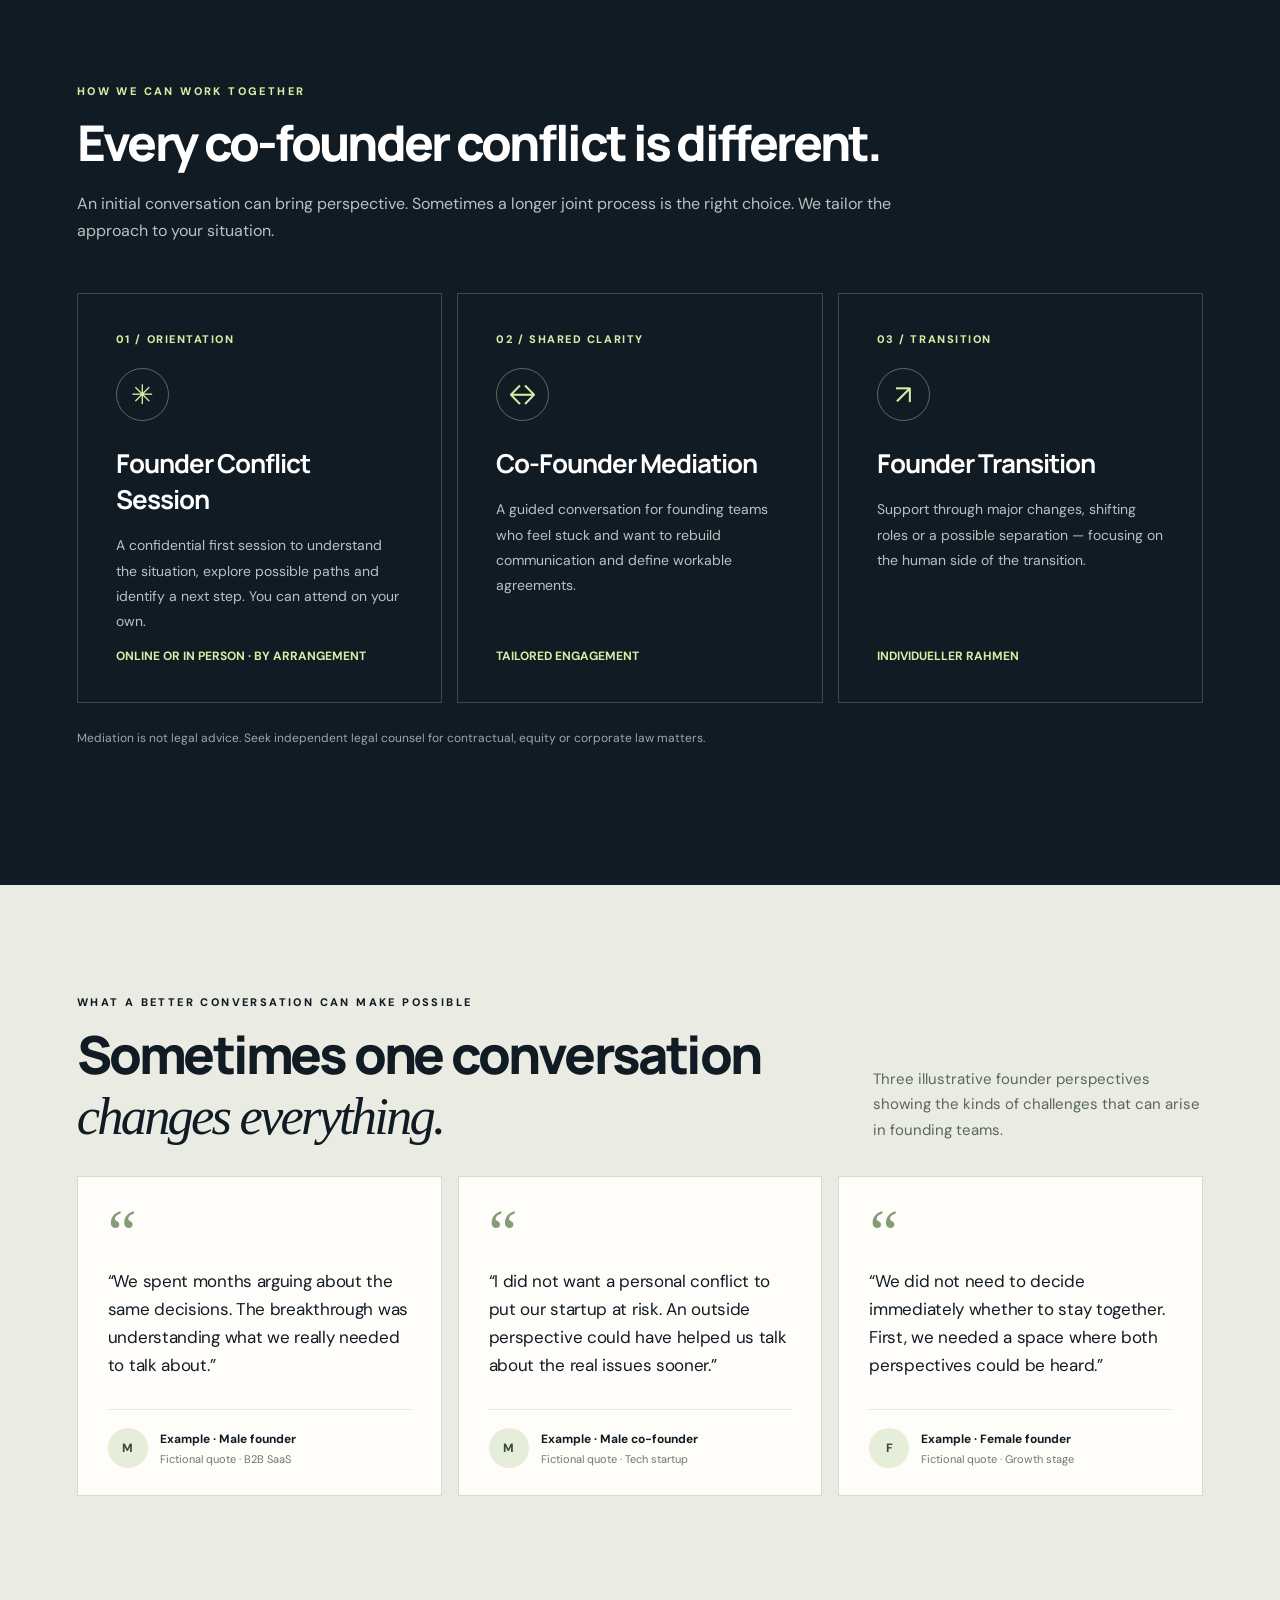
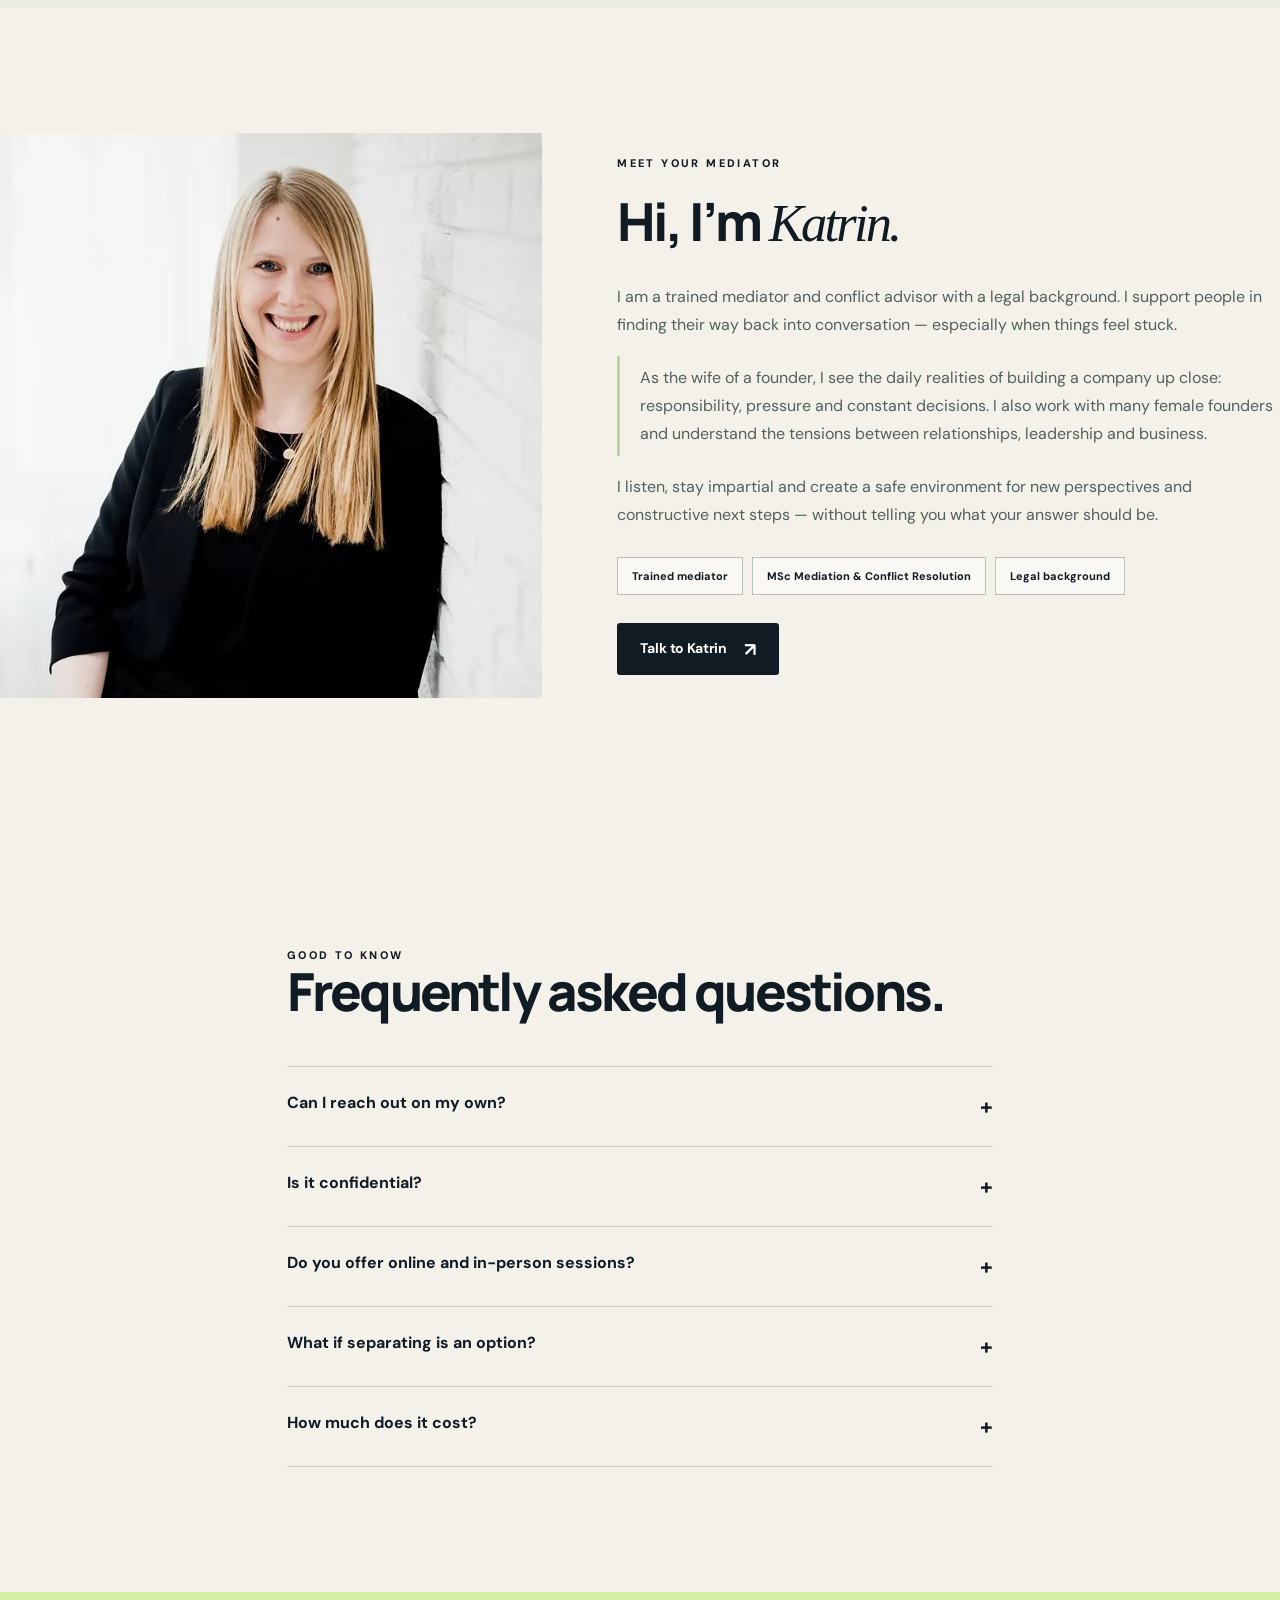
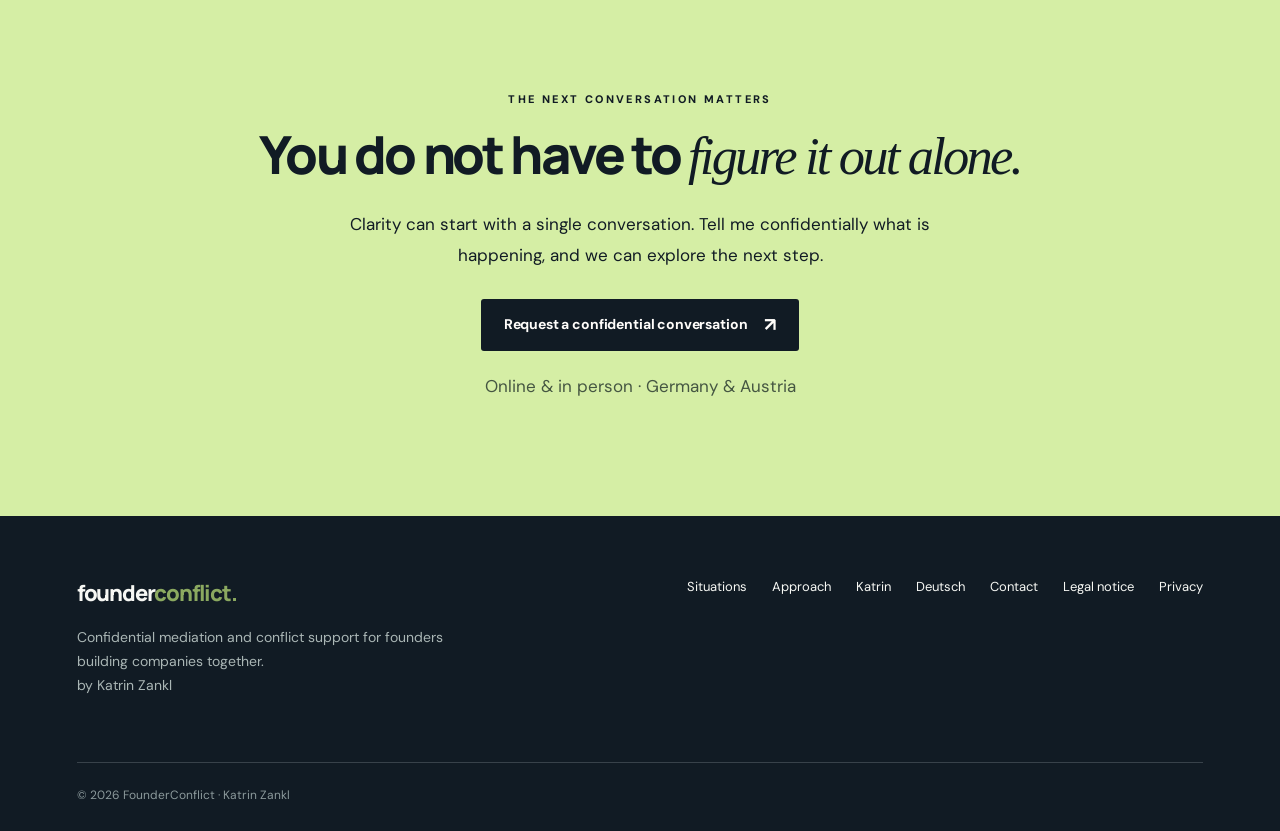
==== commit 4ca1ea30: "Use original wall portrait for Katrin biography in DE and EN" ====
--- a/en/index.html
+++ b/en/index.html
@@ -68,7 +68,7 @@
 <article class="testimonial"><span class="quote-mark" aria-hidden="true">“</span><blockquote>“We did not need to decide immediately whether to stay together. First, we needed a space where both perspectives could be heard.”</blockquote><div class="testimonial-person"><span class="avatar" aria-hidden="true">F</span><div><strong>Example · Female founder</strong><small>Fictional quote · Growth stage</small></div></div></article>
 </div></div></section>
 <section class="section wrap" id="katrin"><div class="bio">
-<div class="bio-image"><img loading="lazy" src="../assets/katrin-transparent.webp" alt="Katrin Zankl – Mediatorin und Konfliktberaterin"></div>
+<div class="bio-image"><img loading="lazy" decoding="async" width="686" height="1030" src="../assets/katrin-wall-portrait.webp" alt="Katrin Zankl – mediator and conflict advisor"></div>
 <div class="bio-copy"><div class="eyebrow">Meet your mediator</div><h2>Hi, I’m <span class="serif">Katrin.</span></h2>
 <p>I am a trained mediator and conflict advisor with a legal background. I support people in finding their way back into conversation — especially when things feel stuck.</p>
 <p class="bio-special">As the wife of a founder, I see the daily realities of building a company up close: responsibility, pressure and constant decisions. I also work with many female founders and understand the tensions between relationships, leadership and business.</p>
--- a/assets/refinements.css
+++ b/assets/refinements.css
@@ -313,7 +313,7 @@
   box-shadow:0 8px 27px rgba(0,0,0,.12);
 }
 .bio-image {display:flex;align-items:flex-end;justify-content:center;overflow:hidden;}
-.bio-image img {width:100%;height:100%;object-fit:contain;object-position:center bottom;}
+.bio-image img {width:100%;height:100%;object-fit:cover;object-position:center 26%;}
 @media (min-width:901px) and (max-width:1199px){
   .hero-inner {grid-template-columns:minmax(0,2.45fr) minmax(0,.75fr);}
   .hero-copy h1.hero-headline {font-size:clamp(40px,4.25vw,53px);letter-spacing:-.04em;}
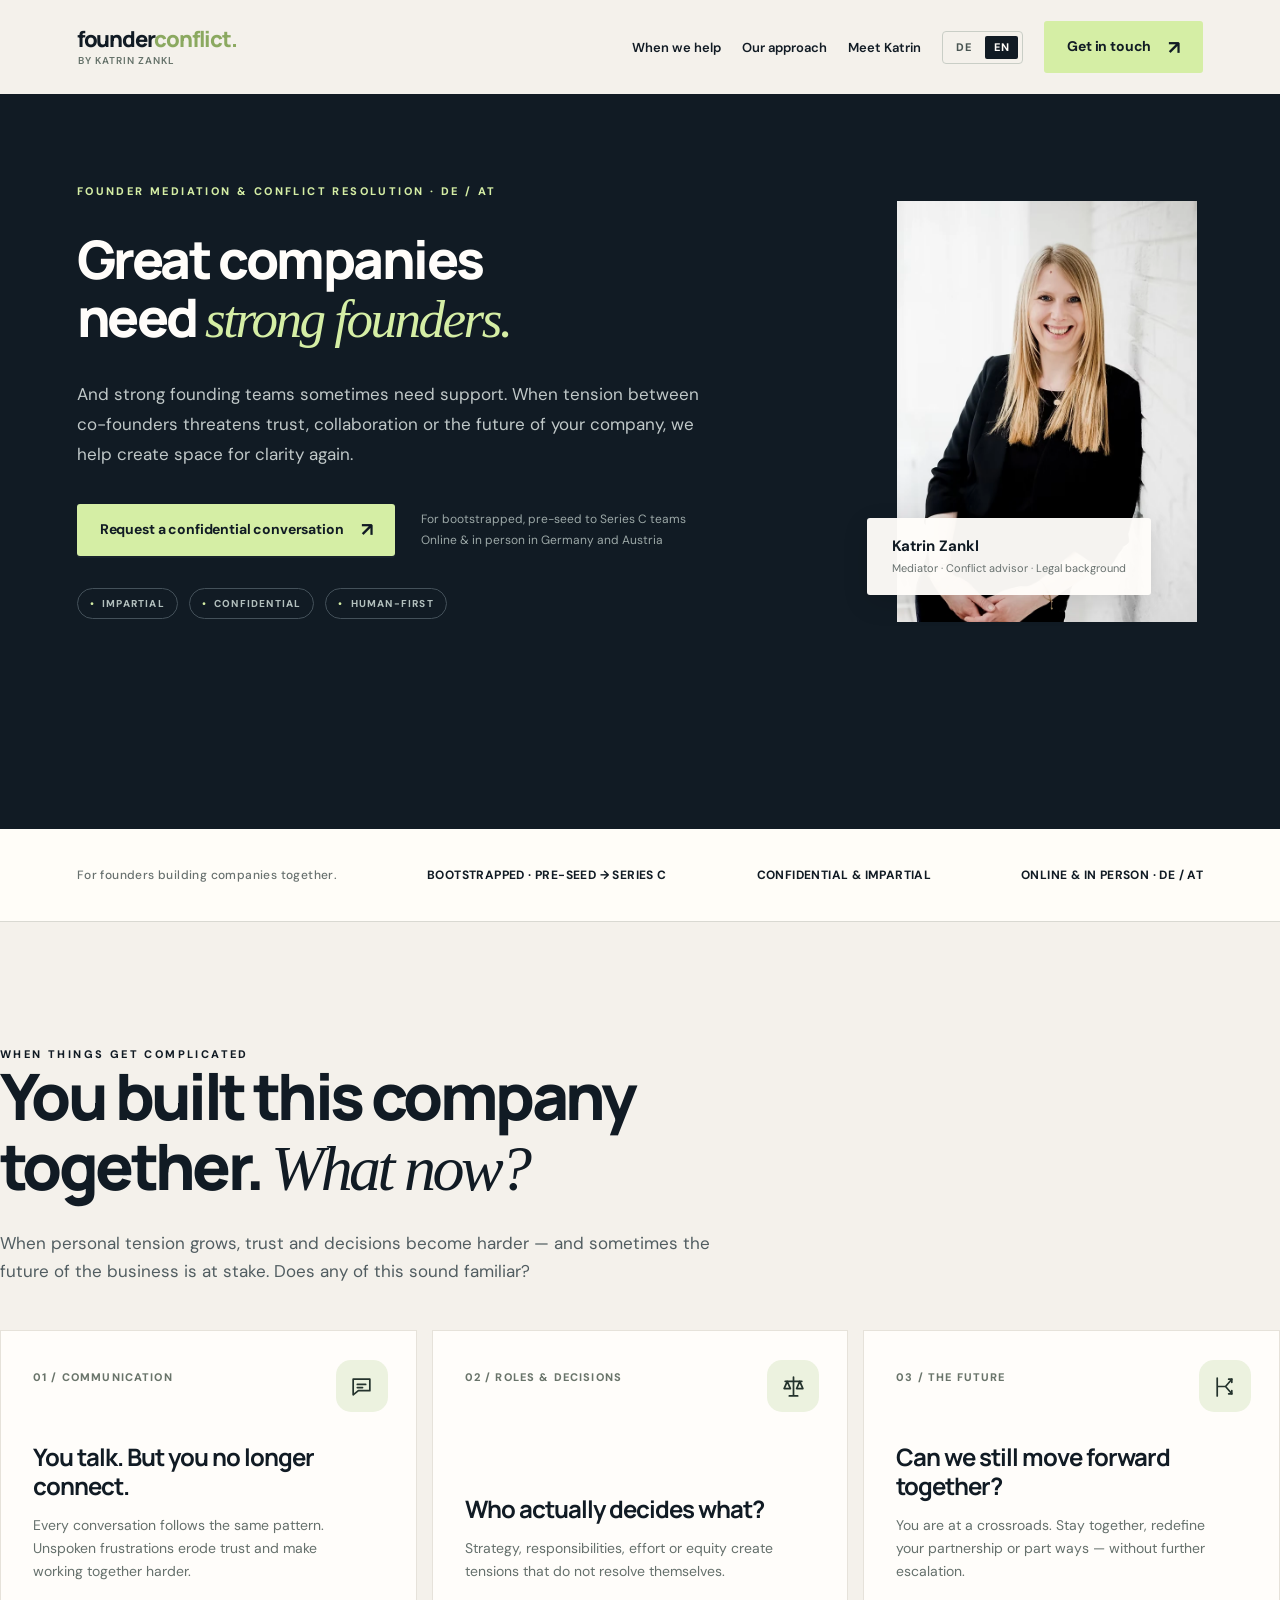
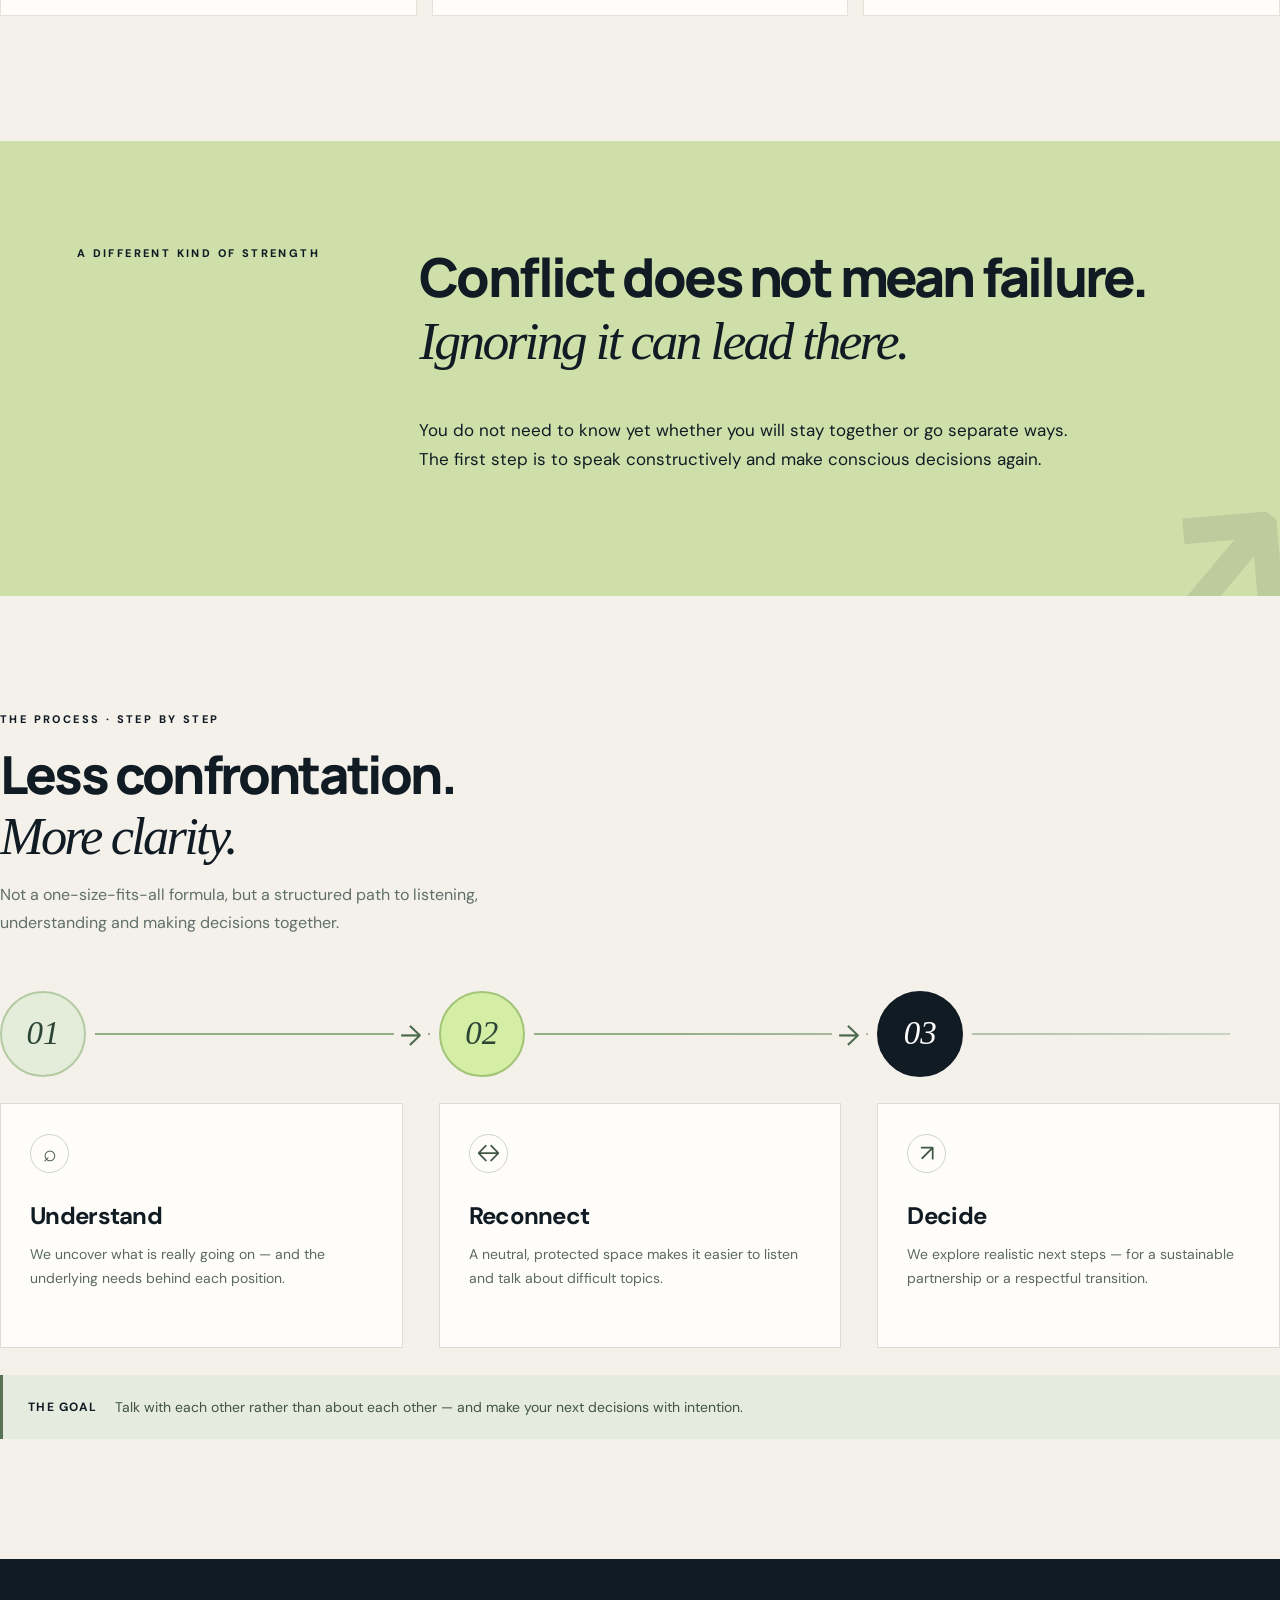
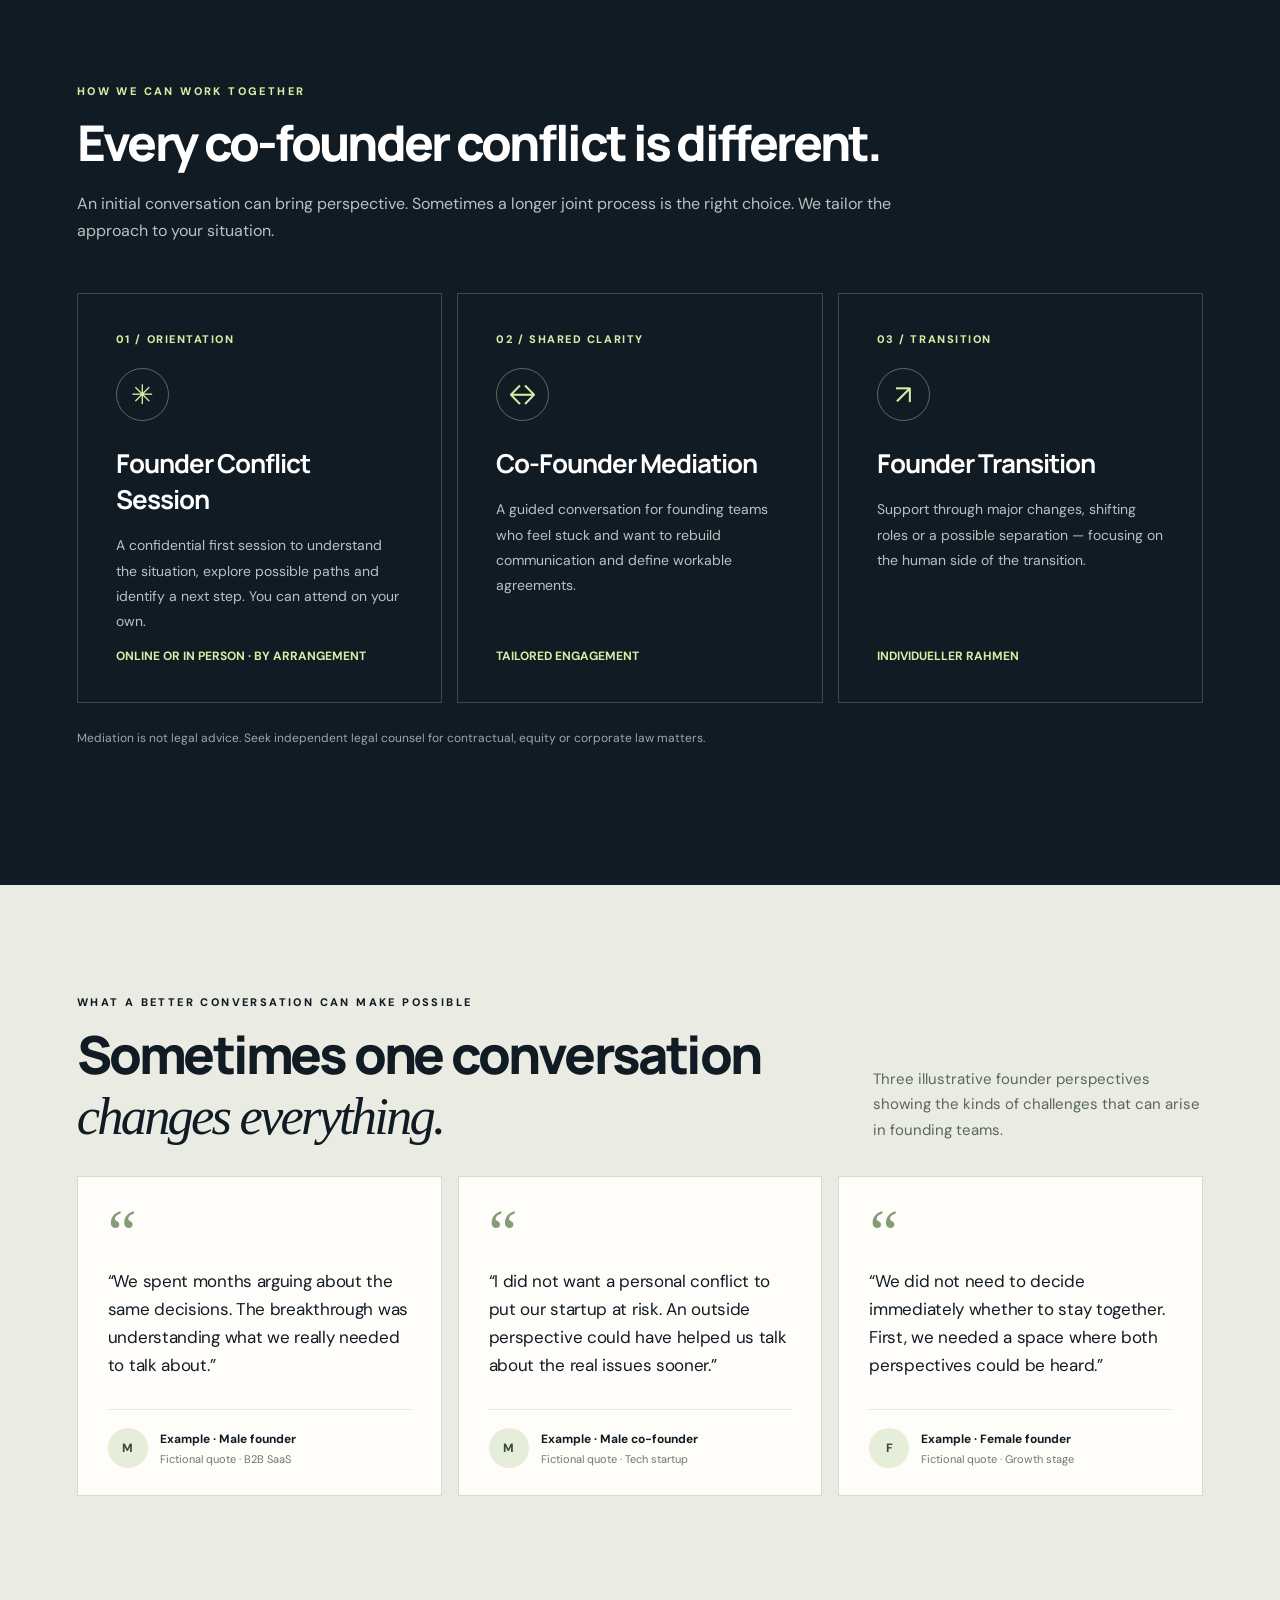
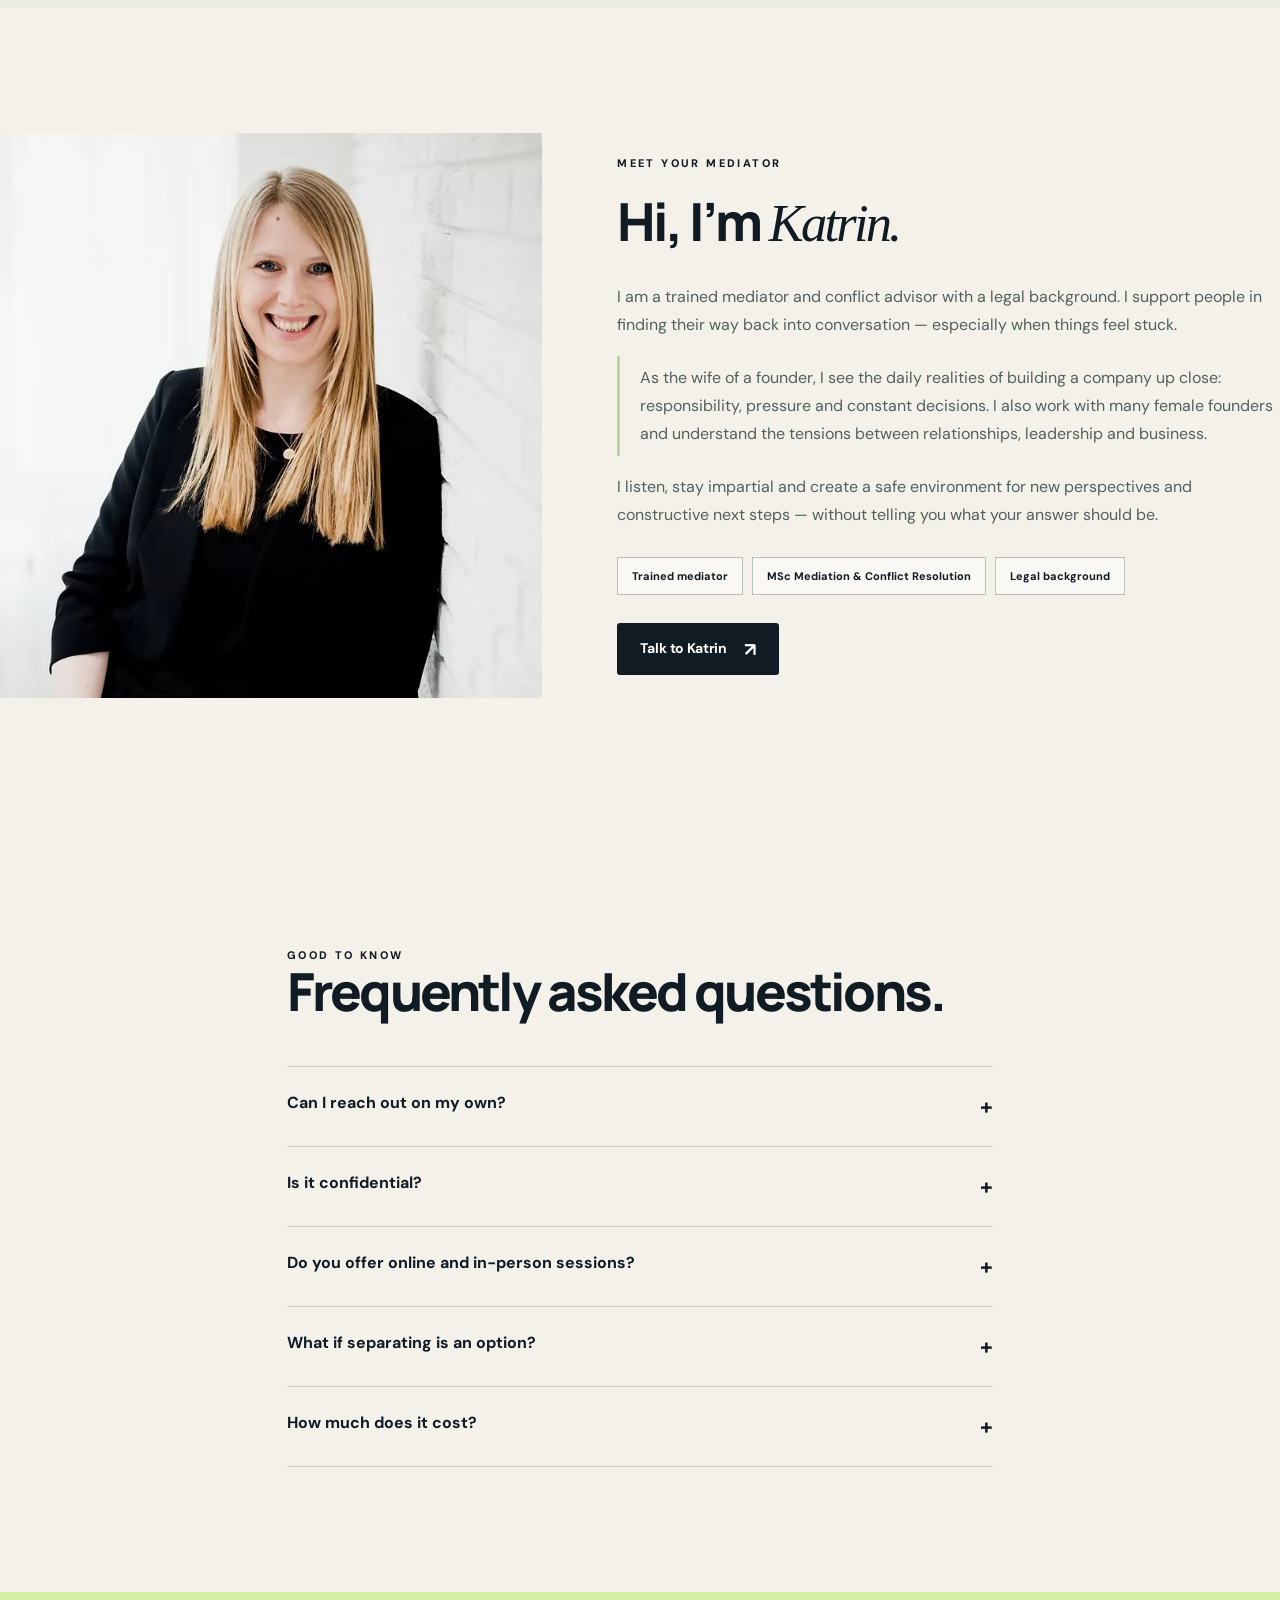
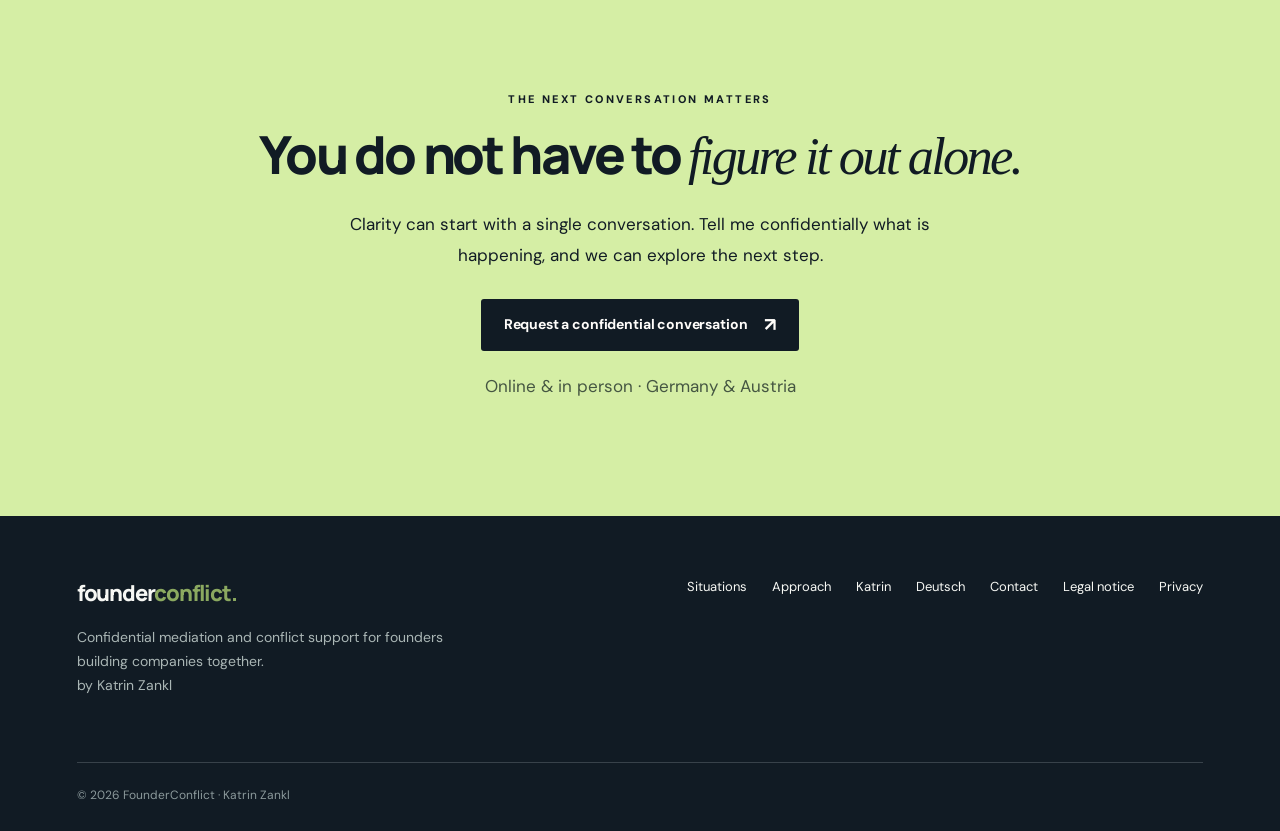
==== commit 1f3ccb55: "Fix mobile headline spacing and resize founder portrait 20% on desktop" ====
--- a/en/index.html
+++ b/en/index.html
@@ -29,7 +29,7 @@
   <a class="btn" href="mailto:info@konflikt-beratung.at?subject=Vertrauliche%20Anfrage%20FounderConflict">Get in touch <span aria-hidden="true">↗</span></a>
 </nav></header>
 <main>
-<section class="hero"><div class="wrap hero-inner"><div class="hero-copy"><div class="eyebrow">Founder mediation & conflict resolution · DE / AT</div><h1 class="hero-headline"><span class="hero-line">Great companies</span><span class="hero-line">need <span class="serif accent">strong founders.</span></span></h1><p class="hero-lead">And strong founding teams sometimes need support. When tension between co-founders threatens trust, collaboration or the future of your company, we help create space for clarity again.</p><div class="hero-actions"><a class="btn" href="mailto:info@konflikt-beratung.at?subject=Vertrauliches%20Erstgespr%C3%A4ch%20FounderConflict">Request a confidential conversation <span aria-hidden="true">↗</span></a><span class="micro">For bootstrapped, pre-seed to Series C teams<br>Online & in person in Germany and Austria</span></div><div class="hero-keywords" aria-label="Arbeitsprinzipien"><span>Impartial</span><span>Confidential</span><span>Human-first</span></div></div><div class="hero-visual"><img src="../assets/katrin-wall-portrait.webp" alt="Katrin Zankl – mediator and conflict advisor" width="686" height="1030" fetchpriority="high" decoding="async"><div class="photo-caption"><strong>Katrin Zankl</strong><small>Mediator · Conflict advisor · Legal background</small></div></div></div></section>
+<section class="hero"><div class="wrap hero-inner"><div class="hero-copy"><div class="eyebrow">Founder mediation & conflict resolution · DE / AT</div><h1 class="hero-headline"><span class="hero-line">Great companies</span> <span class="hero-line">need <span class="serif accent">strong founders.</span></span></h1><p class="hero-lead">And strong founding teams sometimes need support. When tension between co-founders threatens trust, collaboration or the future of your company, we help create space for clarity again.</p><div class="hero-actions"><a class="btn" href="mailto:info@konflikt-beratung.at?subject=Vertrauliches%20Erstgespr%C3%A4ch%20FounderConflict">Request a confidential conversation <span aria-hidden="true">↗</span></a><span class="micro">For bootstrapped, pre-seed to Series C teams<br>Online & in person in Germany and Austria</span></div><div class="hero-keywords" aria-label="Arbeitsprinzipien"><span>Impartial</span><span>Confidential</span><span>Human-first</span></div></div><div class="hero-visual"><img src="../assets/katrin-wall-portrait.webp" alt="Katrin Zankl – mediator and conflict advisor" width="686" height="1030" fetchpriority="high" decoding="async"><div class="photo-caption"><strong>Katrin Zankl</strong><small>Mediator · Conflict advisor · Legal background</small></div></div></div></section>
 <div class="proof"><div class="wrap proof-in"><span>For founders building companies together.</span><span>BOOTSTRAPPED · PRE-SEED → SERIES C</span><span>CONFIDENTIAL & IMPARTIAL</span><span>ONLINE & IN PERSON · DE / AT</span></div></div>
 <section class="section wrap" id="situationen">
 <div class="section-head section-head--wide">
--- a/assets/refinements.css
+++ b/assets/refinements.css
@@ -499,3 +499,52 @@
   .hero-visual {height:310px;}
   .hero-visual img {width:min(67.2%,197px);height:289px;}
 }
+
+/* V9: responsive word breaks and another 20% portrait refinement */
+/* Keep 'Great companies' and 'need strong founders.' on two lines on desktop.
+   On narrower screens treat them as a natural sentence so no fragments
+   collide into a single 'companiesneed' word or get clipped. */
+@media (max-width:900px) {
+  .hero-copy h1.hero-headline {
+    hyphens:none !important;
+    -webkit-hyphens:none !important;
+    word-break:normal;
+    overflow-wrap:normal;
+    max-width:100%;
+  }
+  .hero-copy h1.hero-headline .hero-line {
+    display:inline;
+    white-space:normal;
+  }
+}
+@media (max-width:600px) {
+  .hero-copy h1.hero-headline {
+    font-size:clamp(30px,7.6vw,43px);
+    line-height:1.13;
+    letter-spacing:-.04em;
+  }
+}
+@media (max-width:380px) {
+  .hero-copy h1.hero-headline {
+    font-size:clamp(28px,7.6vw,31px);
+    letter-spacing:-.035em;
+  }
+}
+/* Further reduce ONLY the hero portrait by 20% on desktop.
+   The attached nameplate follows the image; remaining content is untouched. */
+@media (min-width:1200px) {
+  .hero-visual img {
+    width:min(23.68vw,300.8px);
+    height:421.12px;
+    transform:translateY(-207px);
+  }
+  .hero-visual .photo-caption {transform:translateY(-207px);}
+}
+@media (min-width:901px) and (max-width:1199px) {
+  .hero-visual img {
+    width:min(26.24vw,262.4px);
+    height:384px;
+    transform:translateY(-168px);
+  }
+  .hero-visual .photo-caption {transform:translateY(-168px);}
+}
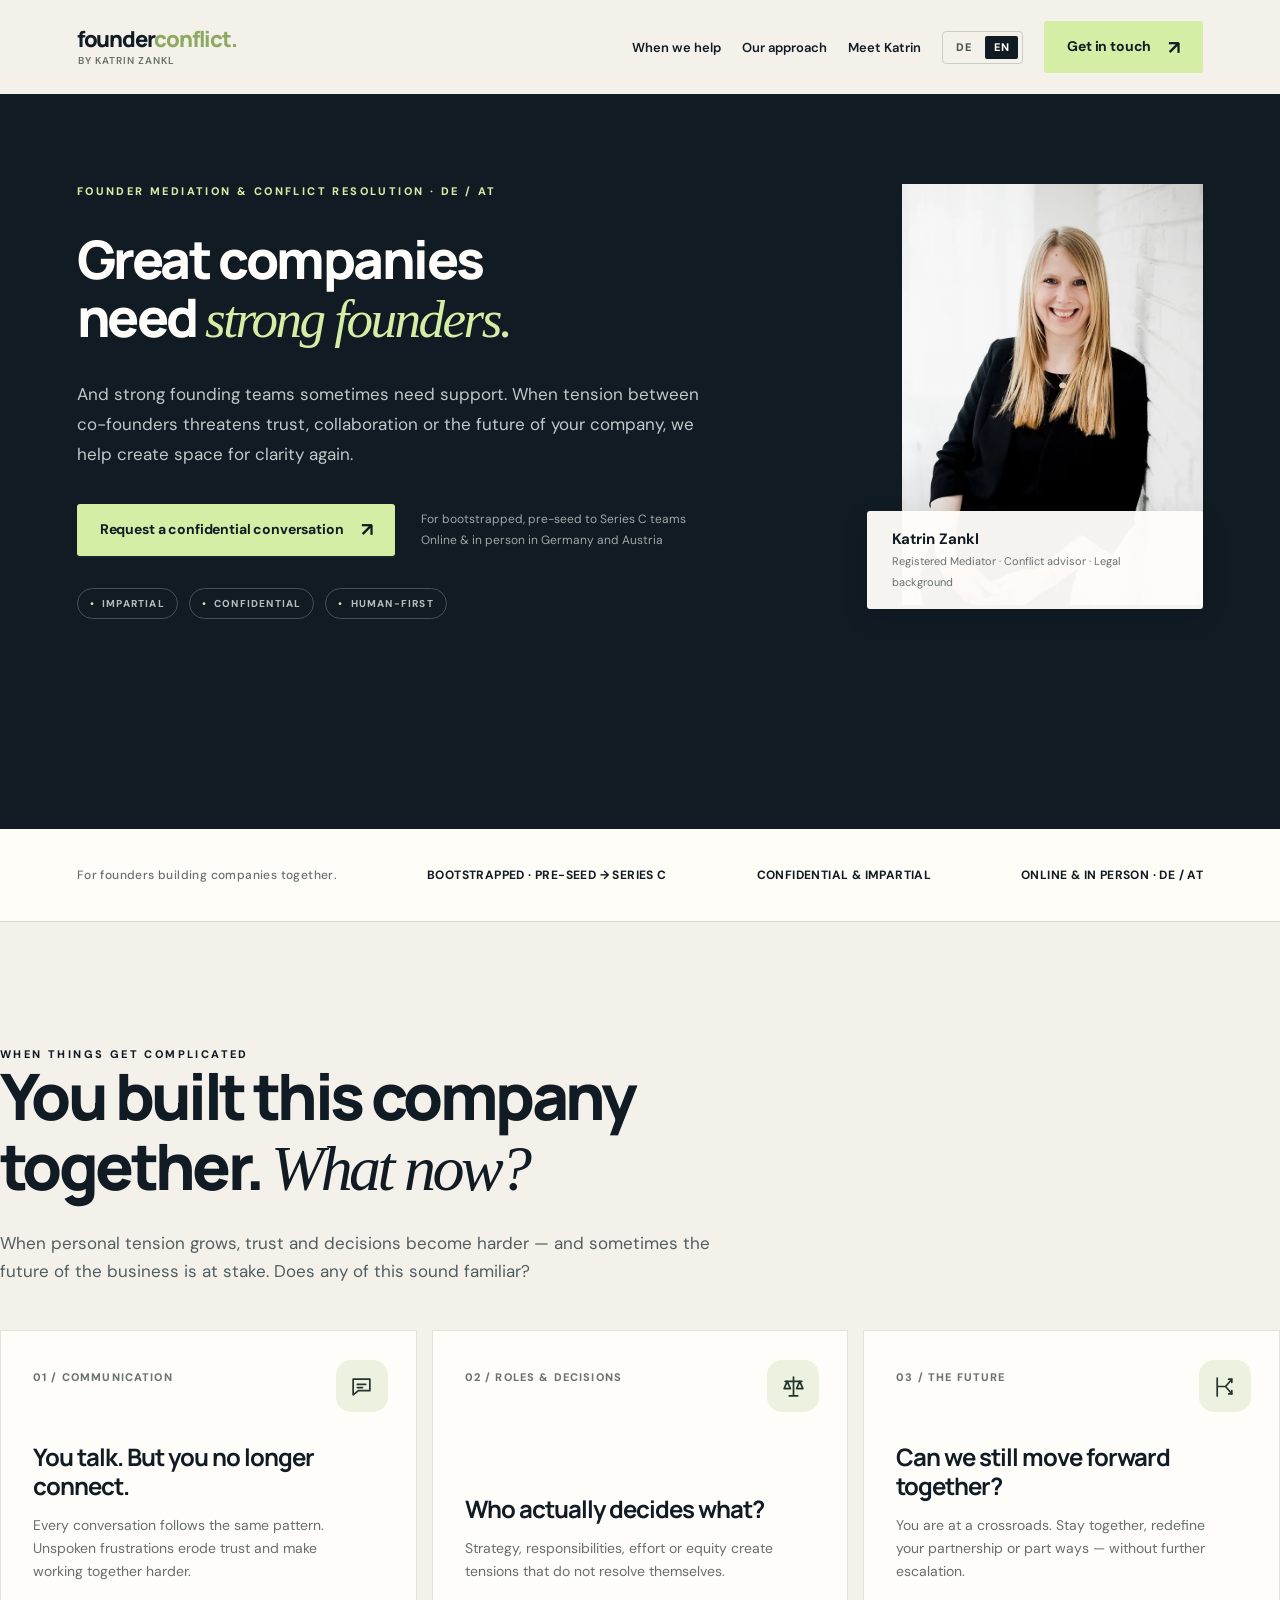
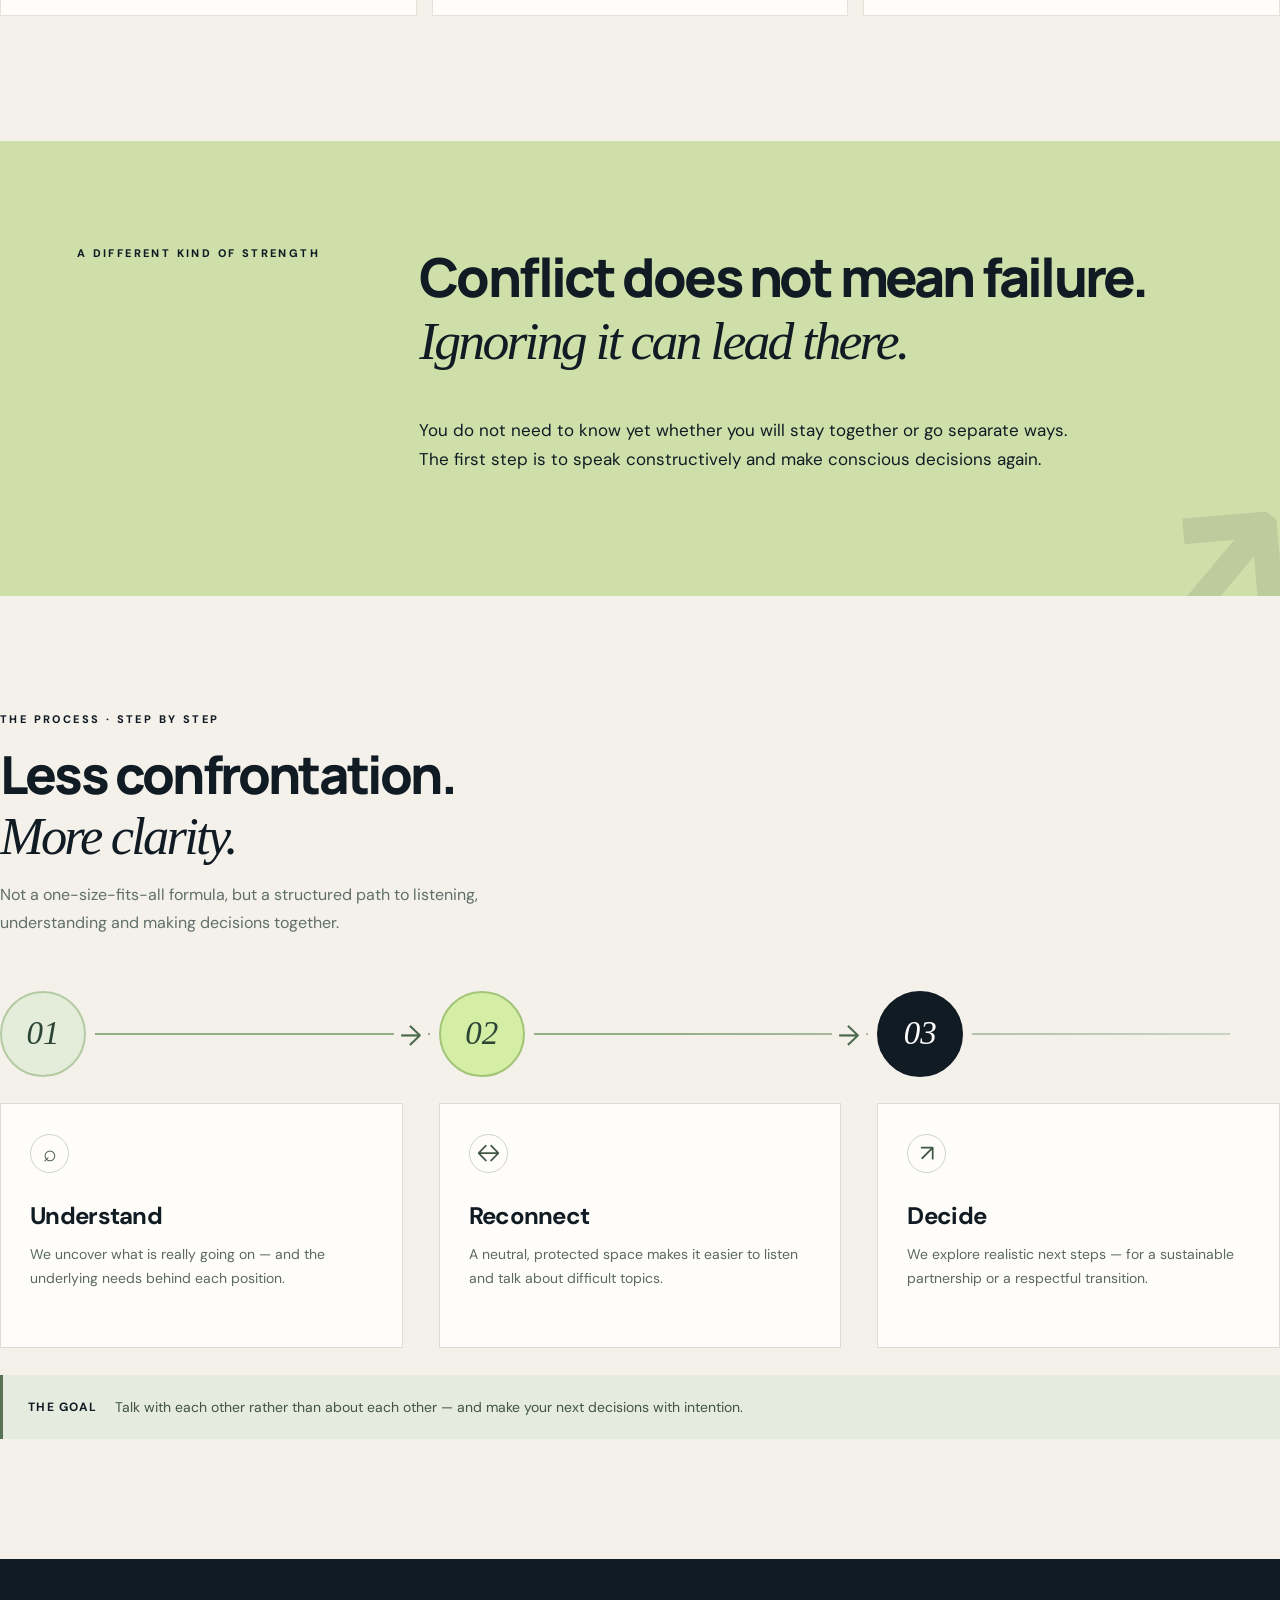
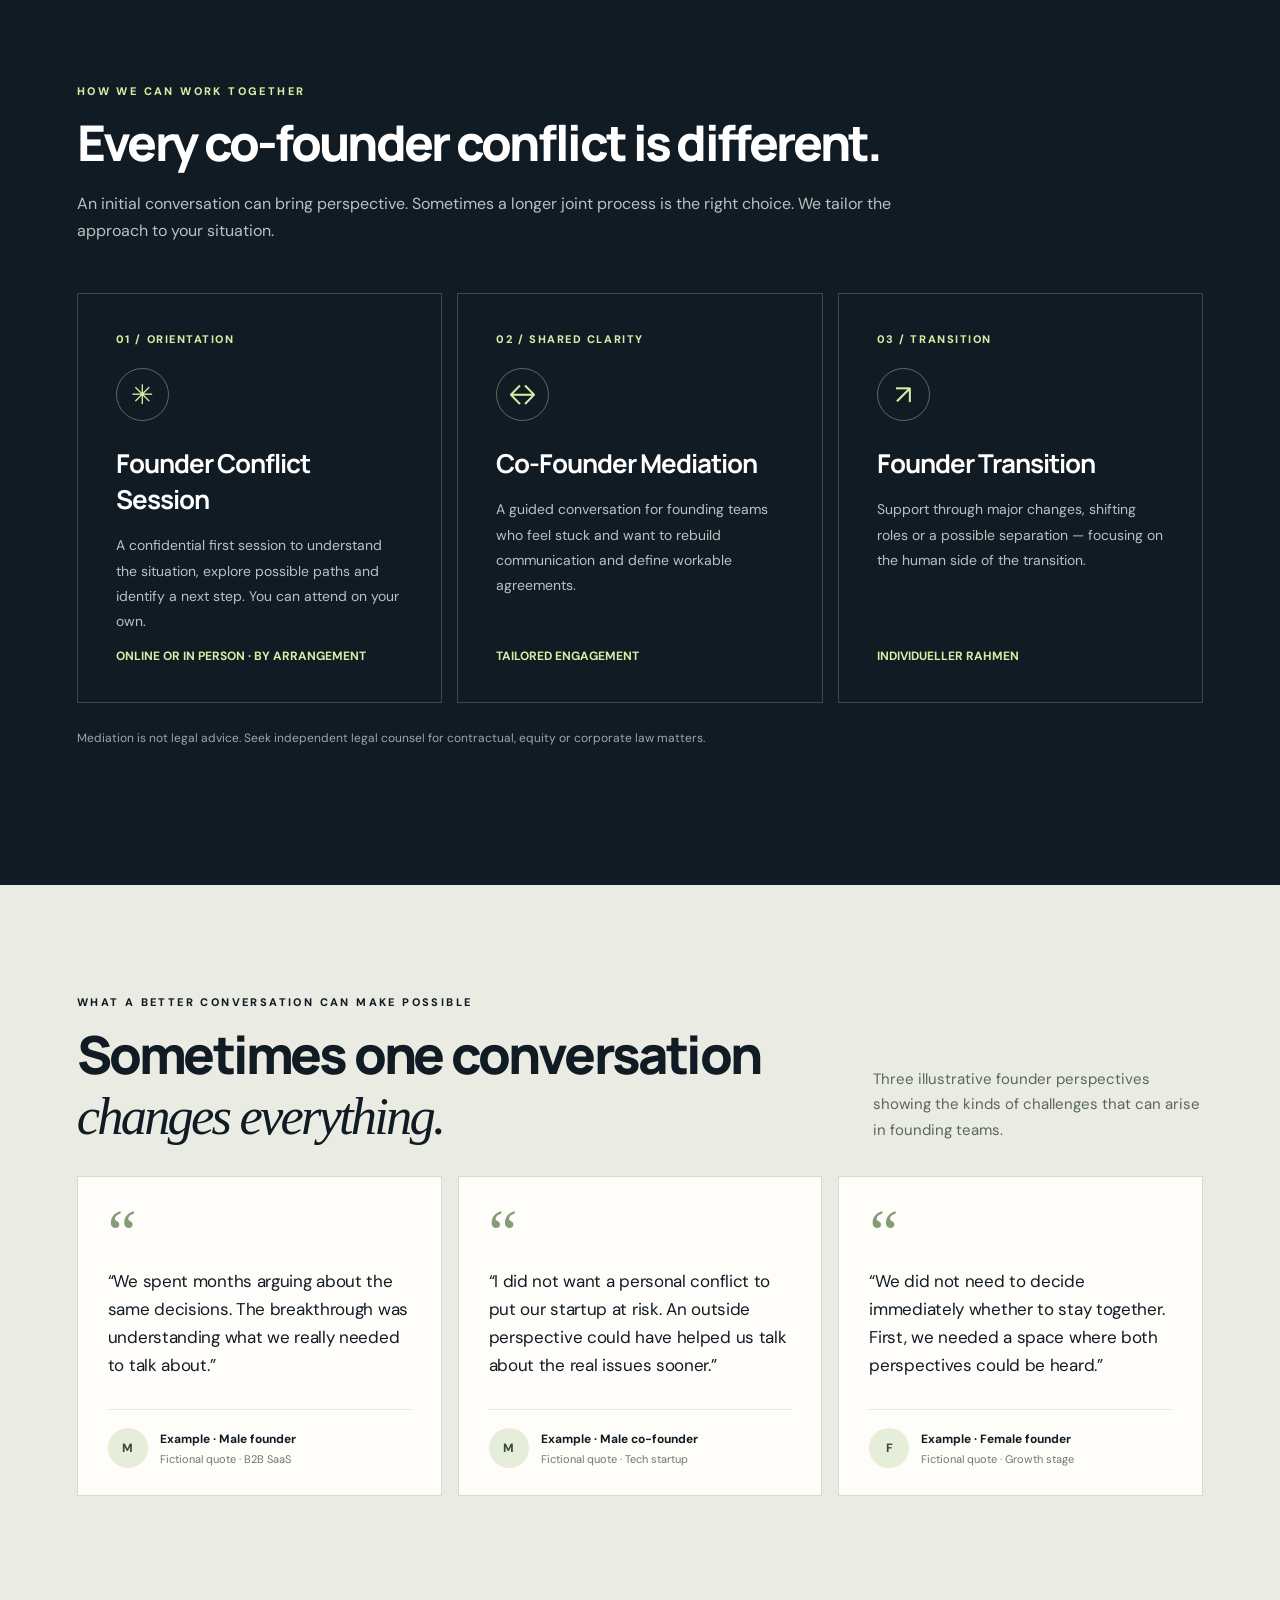
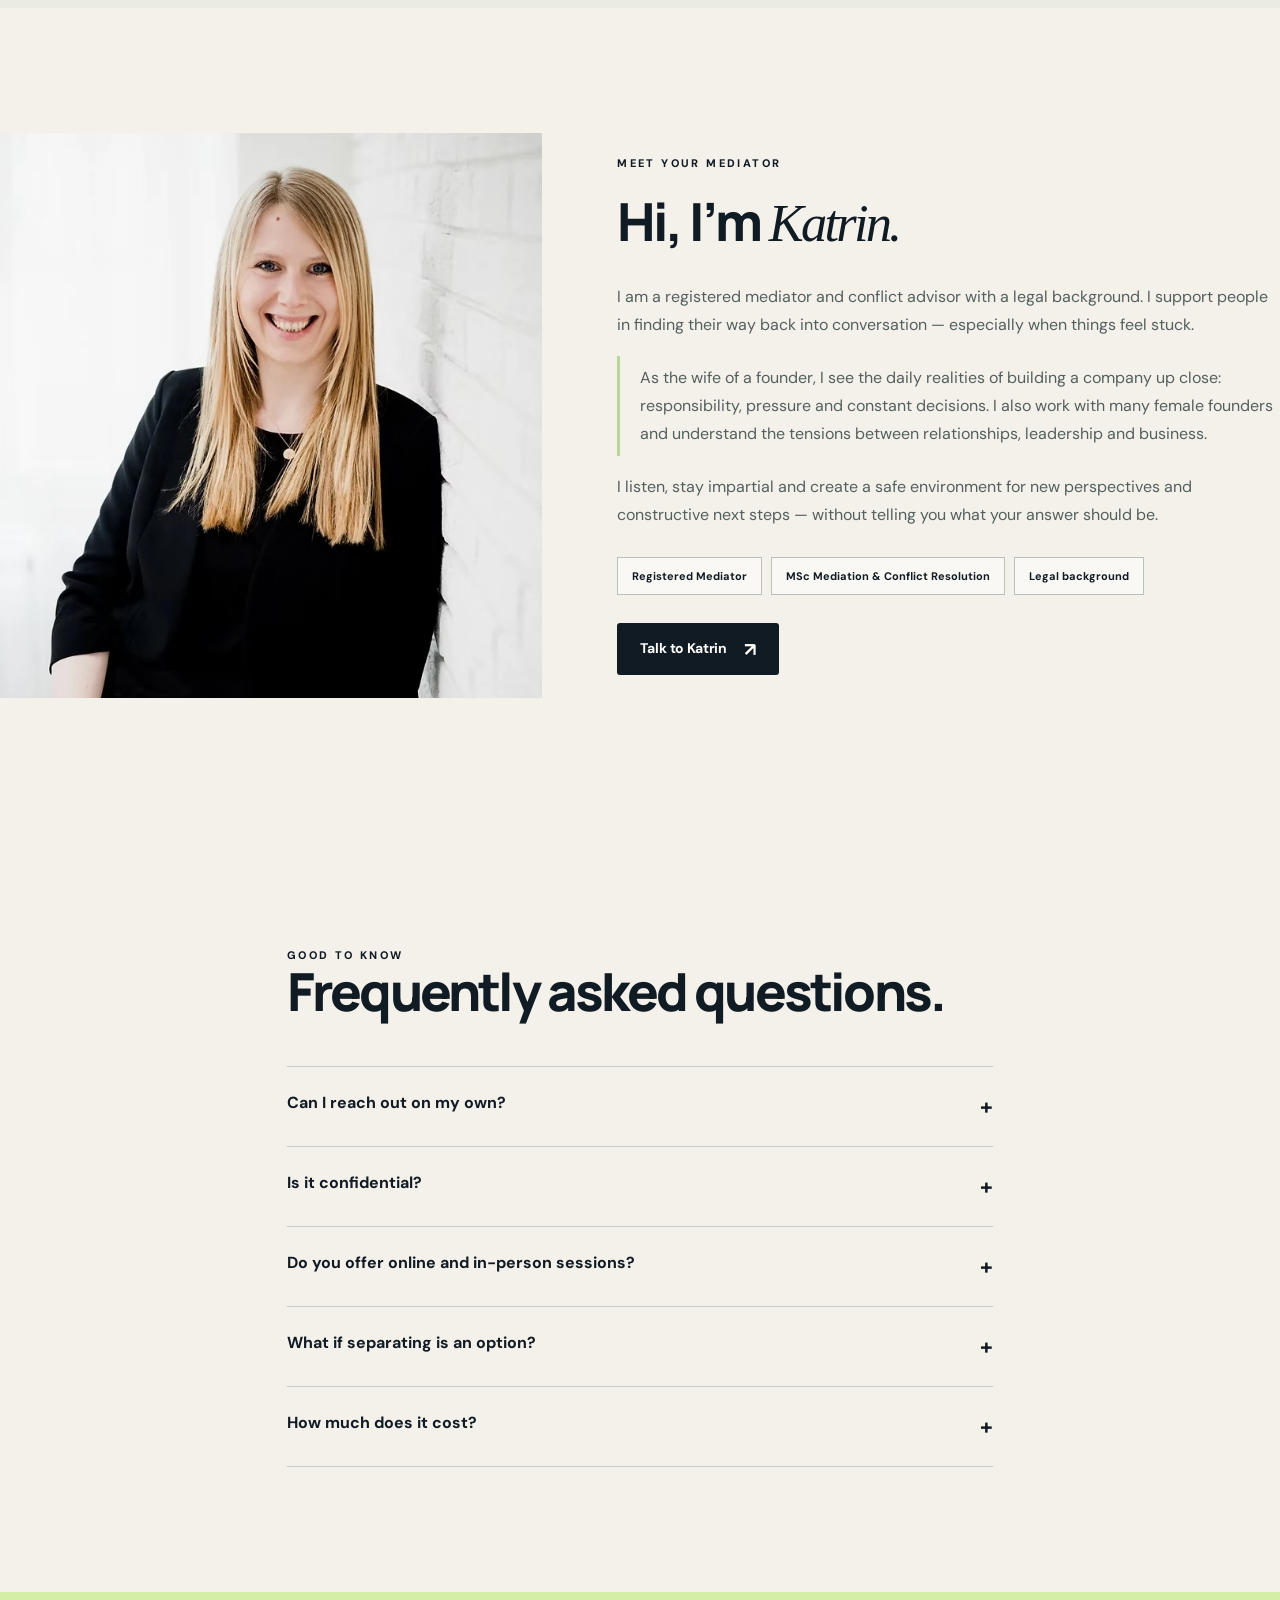
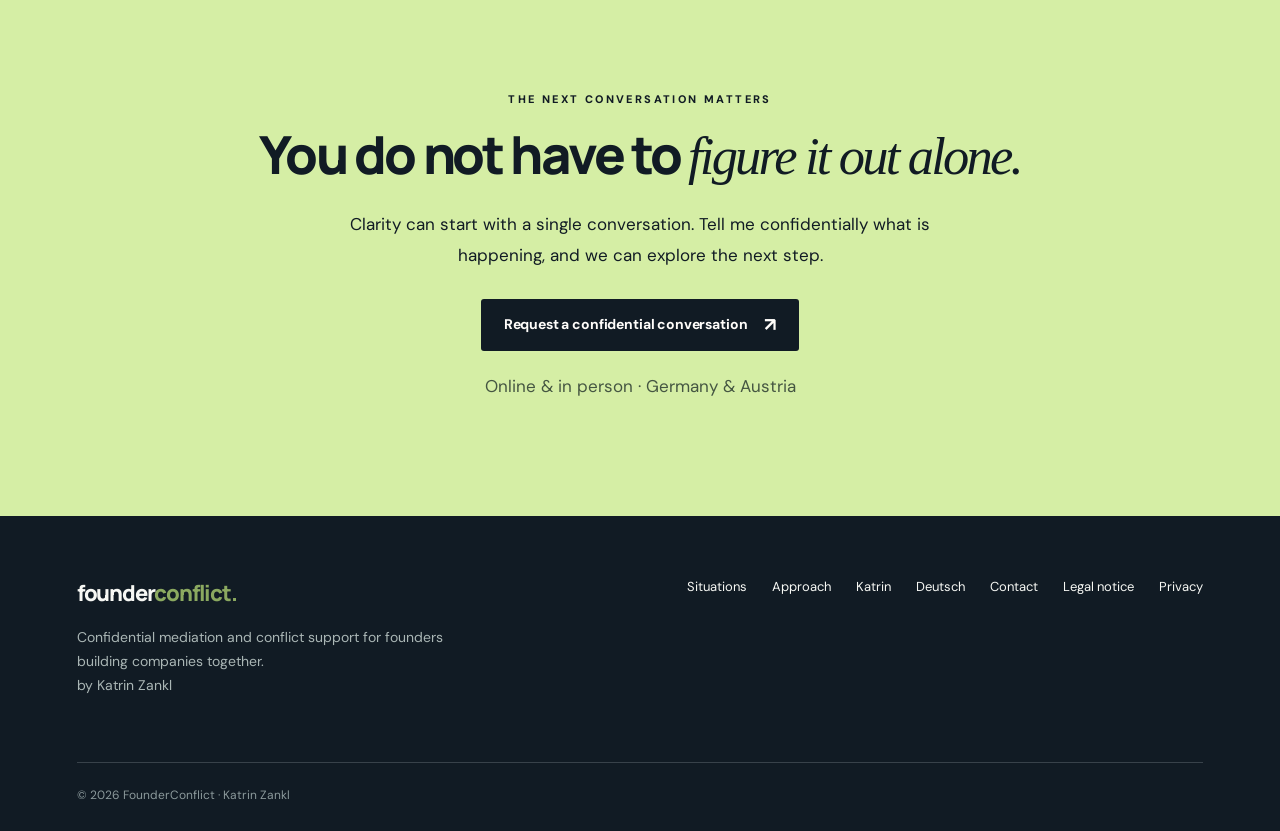
==== commit 86946788: "Localize German founder-conflict hero and highlight Katrin's registered mediator status" ====
--- a/en/index.html
+++ b/en/index.html
@@ -3,7 +3,7 @@
 <head>
 <meta charset="utf-8"><meta name="viewport" content="width=device-width,initial-scale=1">
 <title>FounderConflict — Co-Founder Mediation & Conflict Resolution | Katrin Zankl</title>
-<meta name="description" content="Confidential co-founder mediation and conflict resolution, from bootstrapped and pre-seed to Series C. Online and in person in Germany and Austria.">
+<meta name="description" content="Katrin Zankl, registered mediator: confidential co-founder conflict resolution from bootstrapped teams to Series C, online and in person in Germany and Austria.">
 <link rel="canonical" href="https://founderconflict.com/en/">
 <link rel="alternate" hreflang="de" href="https://founderconflict.com/">
 <link rel="alternate" hreflang="en" href="https://founderconflict.com/en/">
@@ -29,7 +29,7 @@
   <a class="btn" href="mailto:info@konflikt-beratung.at?subject=Vertrauliche%20Anfrage%20FounderConflict">Get in touch <span aria-hidden="true">↗</span></a>
 </nav></header>
 <main>
-<section class="hero"><div class="wrap hero-inner"><div class="hero-copy"><div class="eyebrow">Founder mediation & conflict resolution · DE / AT</div><h1 class="hero-headline"><span class="hero-line">Great companies</span> <span class="hero-line">need <span class="serif accent">strong founders.</span></span></h1><p class="hero-lead">And strong founding teams sometimes need support. When tension between co-founders threatens trust, collaboration or the future of your company, we help create space for clarity again.</p><div class="hero-actions"><a class="btn" href="mailto:info@konflikt-beratung.at?subject=Vertrauliches%20Erstgespr%C3%A4ch%20FounderConflict">Request a confidential conversation <span aria-hidden="true">↗</span></a><span class="micro">For bootstrapped, pre-seed to Series C teams<br>Online & in person in Germany and Austria</span></div><div class="hero-keywords" aria-label="Arbeitsprinzipien"><span>Impartial</span><span>Confidential</span><span>Human-first</span></div></div><div class="hero-visual"><img src="../assets/katrin-wall-portrait.webp" alt="Katrin Zankl – mediator and conflict advisor" width="686" height="1030" fetchpriority="high" decoding="async"><div class="photo-caption"><strong>Katrin Zankl</strong><small>Mediator · Conflict advisor · Legal background</small></div></div></div></section>
+<section class="hero"><div class="wrap hero-inner"><div class="hero-copy"><div class="eyebrow">Founder mediation & conflict resolution · DE / AT</div><h1 class="hero-headline"><span class="hero-line">Great companies</span> <span class="hero-line">need <span class="serif accent">strong founders.</span></span></h1><p class="hero-lead">And strong founding teams sometimes need support. When tension between co-founders threatens trust, collaboration or the future of your company, we help create space for clarity again.</p><div class="hero-actions"><a class="btn" href="mailto:info@konflikt-beratung.at?subject=Vertrauliches%20Erstgespr%C3%A4ch%20FounderConflict">Request a confidential conversation <span aria-hidden="true">↗</span></a><span class="micro">For bootstrapped, pre-seed to Series C teams<br>Online & in person in Germany and Austria</span></div><div class="hero-keywords" aria-label="Arbeitsprinzipien"><span>Impartial</span><span>Confidential</span><span>Human-first</span></div></div><div class="hero-visual"><img src="../assets/katrin-wall-portrait.webp" alt="Katrin Zankl – registered mediator and conflict advisor" width="686" height="1030" fetchpriority="high" decoding="async"><div class="photo-caption"><strong>Katrin Zankl</strong><small>Registered Mediator · Conflict advisor · Legal background</small></div></div></div></section>
 <div class="proof"><div class="wrap proof-in"><span>For founders building companies together.</span><span>BOOTSTRAPPED · PRE-SEED → SERIES C</span><span>CONFIDENTIAL & IMPARTIAL</span><span>ONLINE & IN PERSON · DE / AT</span></div></div>
 <section class="section wrap" id="situationen">
 <div class="section-head section-head--wide">
@@ -68,12 +68,12 @@
 <article class="testimonial"><span class="quote-mark" aria-hidden="true">“</span><blockquote>“We did not need to decide immediately whether to stay together. First, we needed a space where both perspectives could be heard.”</blockquote><div class="testimonial-person"><span class="avatar" aria-hidden="true">F</span><div><strong>Example · Female founder</strong><small>Fictional quote · Growth stage</small></div></div></article>
 </div></div></section>
 <section class="section wrap" id="katrin"><div class="bio">
-<div class="bio-image"><img loading="lazy" decoding="async" width="686" height="1030" src="../assets/katrin-wall-portrait.webp" alt="Katrin Zankl – mediator and conflict advisor"></div>
+<div class="bio-image"><img loading="lazy" decoding="async" width="686" height="1030" src="../assets/katrin-wall-portrait.webp" alt="Katrin Zankl – registered mediator and conflict advisor"></div>
 <div class="bio-copy"><div class="eyebrow">Meet your mediator</div><h2>Hi, I’m <span class="serif">Katrin.</span></h2>
-<p>I am a trained mediator and conflict advisor with a legal background. I support people in finding their way back into conversation — especially when things feel stuck.</p>
+<p>I am a registered mediator and conflict advisor with a legal background. I support people in finding their way back into conversation — especially when things feel stuck.</p>
 <p class="bio-special">As the wife of a founder, I see the daily realities of building a company up close: responsibility, pressure and constant decisions. I also work with many female founders and understand the tensions between relationships, leadership and business.</p>
 <p>I listen, stay impartial and create a safe environment for new perspectives and constructive next steps — without telling you what your answer should be.</p>
-<div class="credentials"><span>Trained mediator</span><span>MSc Mediation & Conflict Resolution</span><span>Legal background</span></div>
+<div class="credentials"><span>Registered Mediator</span><span>MSc Mediation & Conflict Resolution</span><span>Legal background</span></div>
 <a href="mailto:info@konflikt-beratung.at?subject=FounderConflict%20Anfrage" class="btn dark">Talk to Katrin <span aria-hidden="true">↗</span></a>
 </div></div></section>
 <section class="section" id="fragen"><div class="wrap faq"><div class="eyebrow">Good to know</div><h2>Frequently asked questions.</h2>
--- a/assets/refinements.css
+++ b/assets/refinements.css
@@ -548,3 +548,68 @@
   }
   .hero-visual .photo-caption {transform:translateY(-168px);}
 }
+
+/* V10: align the desktop portrait with the hero eyebrow */
+/* The image's top is positioned at the same offset as the first line of
+   hero copy; the card overlaps its bottom edge. Mobile stacking is unchanged. */
+@media (min-width:1200px) {
+  .hero-visual { position:relative; align-self:stretch; padding-top:0; }
+  .hero-visual img {
+    position:absolute;
+    top:90px;
+    right:0;
+    transform:none;
+  }
+  .hero-visual .photo-caption {
+    position:absolute;
+    top:calc(90px + 421.12px - 94px);
+    bottom:auto;
+    transform:none;
+  }
+}
+@media (min-width:901px) and (max-width:1199px) {
+  .hero-visual { position:relative; align-self:stretch; padding-top:0; }
+  .hero-visual img {
+    position:absolute;
+    top:75px;
+    right:0;
+    transform:none;
+  }
+  .hero-visual .photo-caption {
+    position:absolute;
+    top:calc(75px + 384px - 90px);
+    bottom:auto;
+    transform:none;
+  }
+}
+
+/* V11: founder-specific German hero — deliberate desktop lines, safe mobile wrapping. */
+@media (min-width:1200px) {
+  .hero-copy h1.hero-headline--de {
+    font-size:clamp(42px,3.55vw,60px);
+    letter-spacing:-.045em;
+  }
+}
+@media (min-width:901px) and (max-width:1199px) {
+  .hero-copy h1.hero-headline--de {
+    font-size:clamp(33px,3.45vw,44px);
+    letter-spacing:-.045em;
+  }
+}
+@media (max-width:900px) {
+  .hero-copy h1.hero-headline--de {
+    font-size:clamp(32px,6.3vw,53px);
+    letter-spacing:-.042em;
+    overflow-wrap:break-word;
+  }
+  .hero-copy h1.hero-headline--de .hero-line {
+    display:block;
+    white-space:normal;
+  }
+}
+@media (max-width:420px) {
+  .hero-copy h1.hero-headline--de {
+    font-size:clamp(29px,7.6vw,34px);
+    line-height:1.1;
+  }
+}
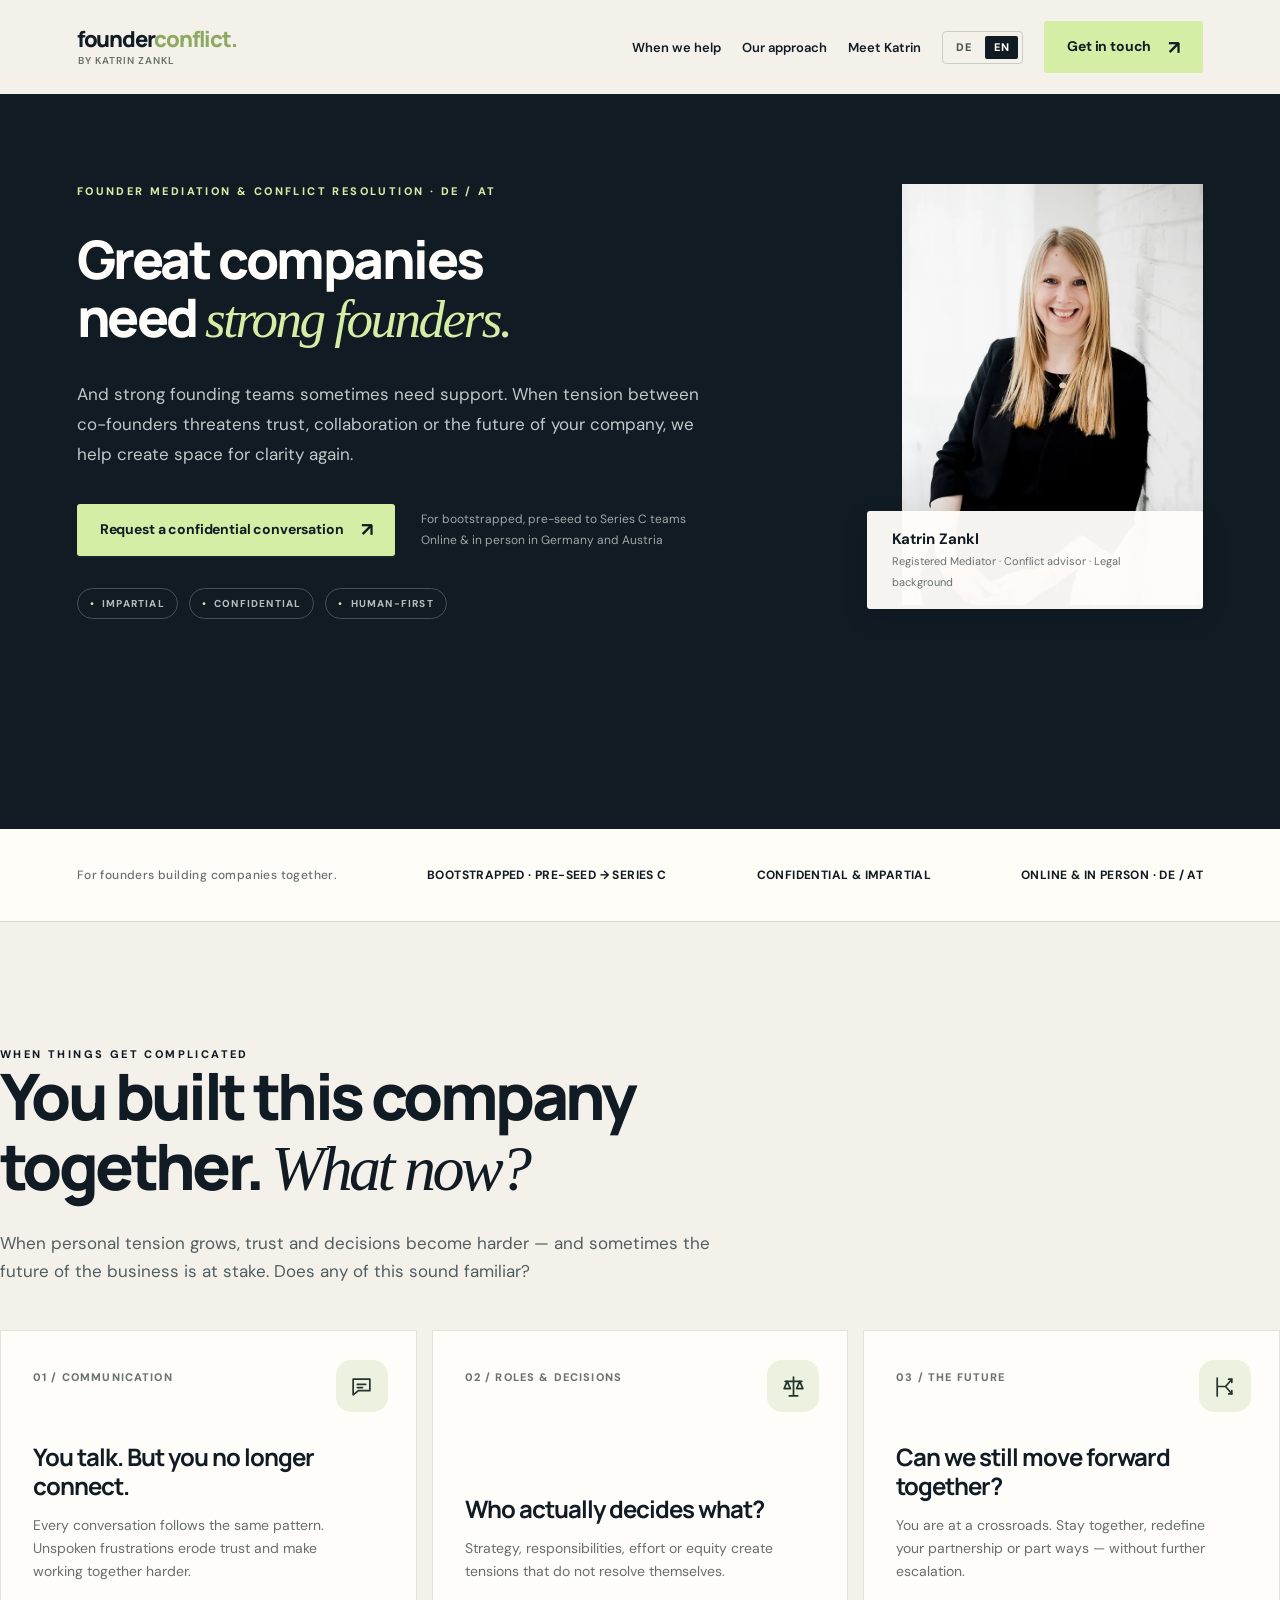
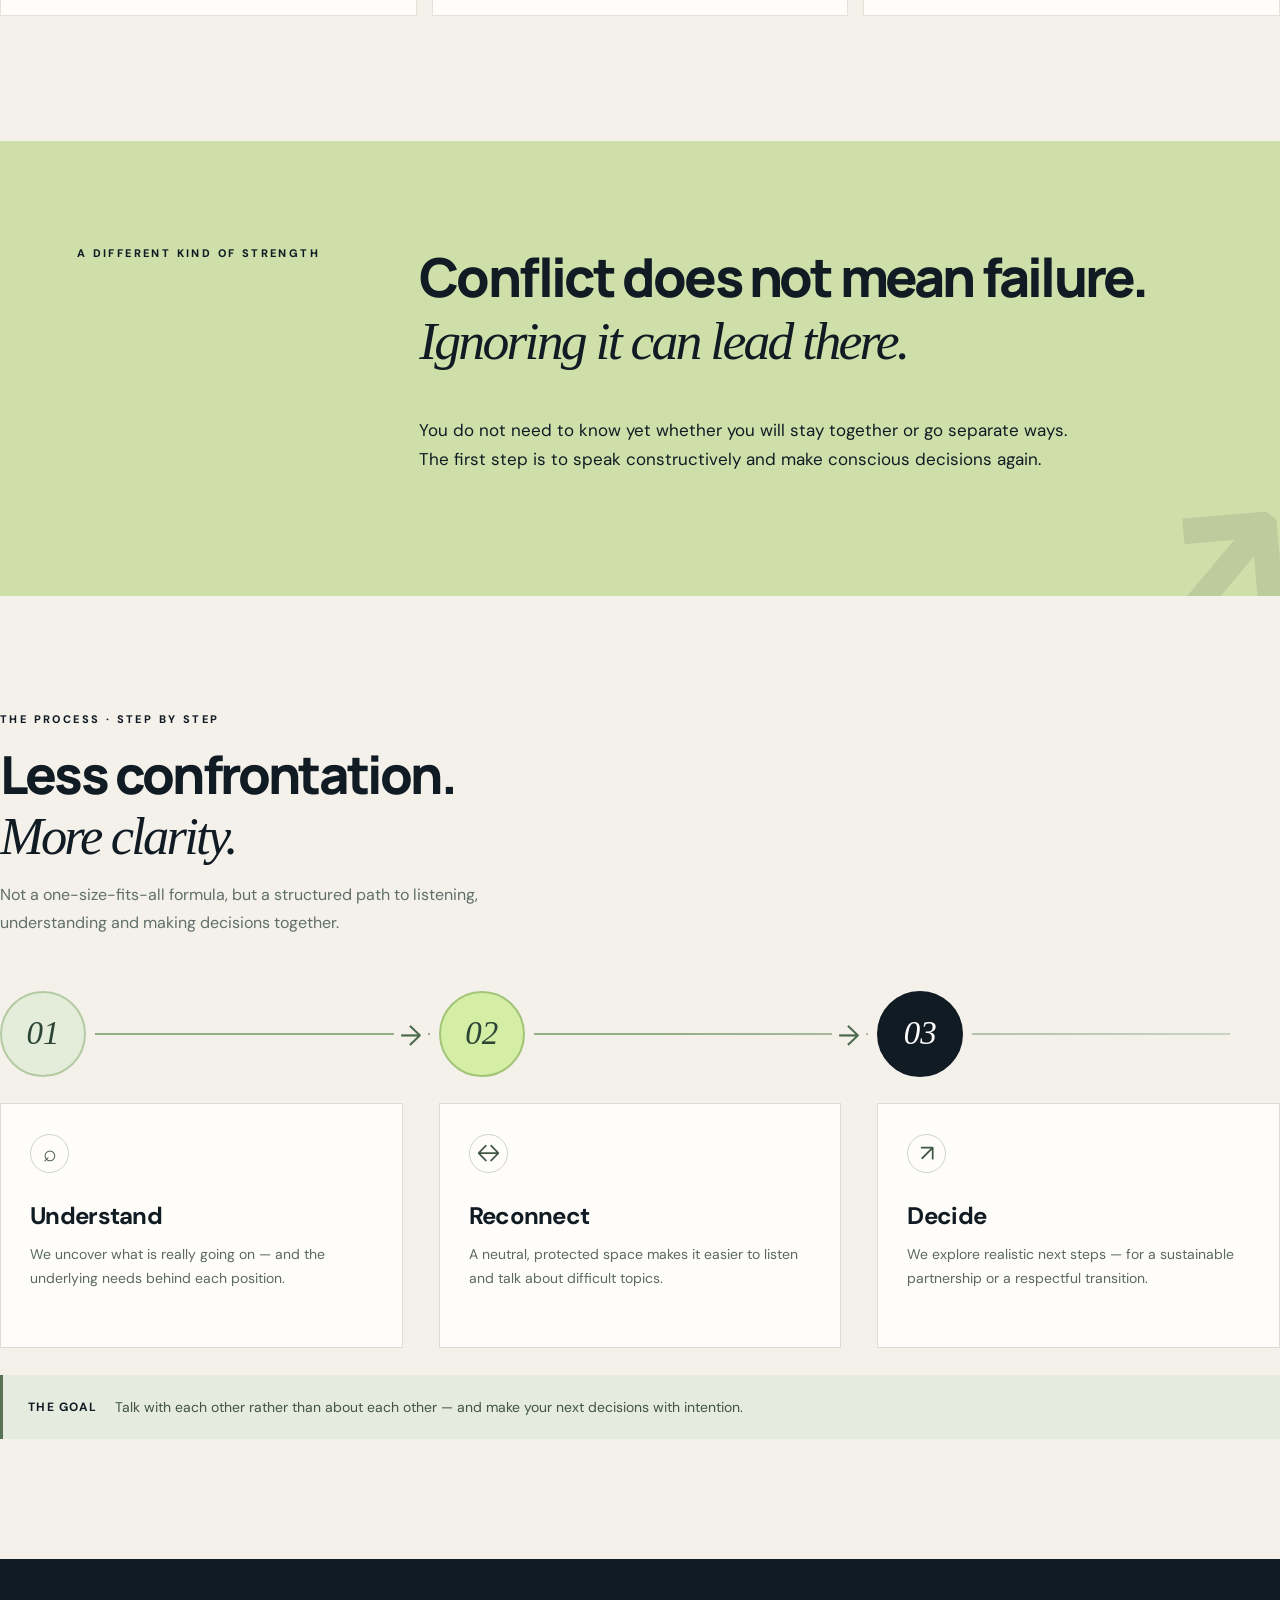
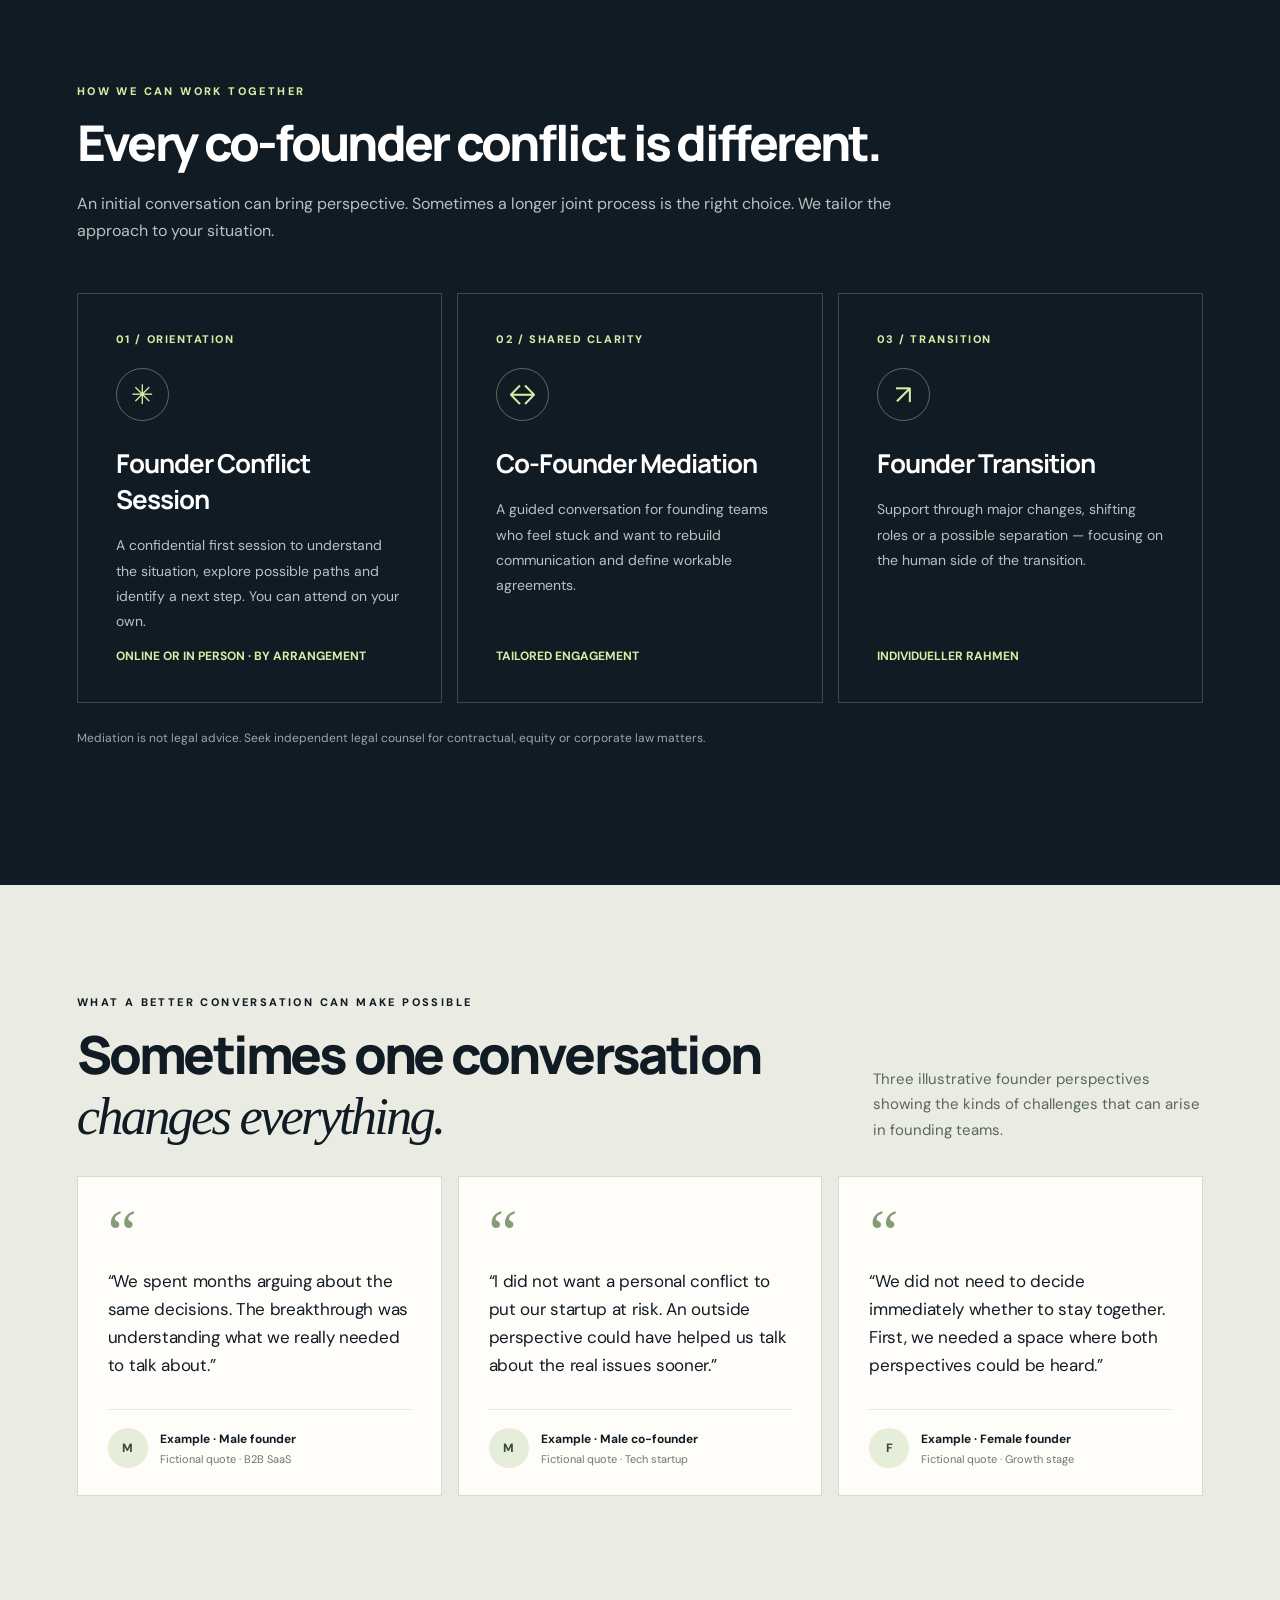
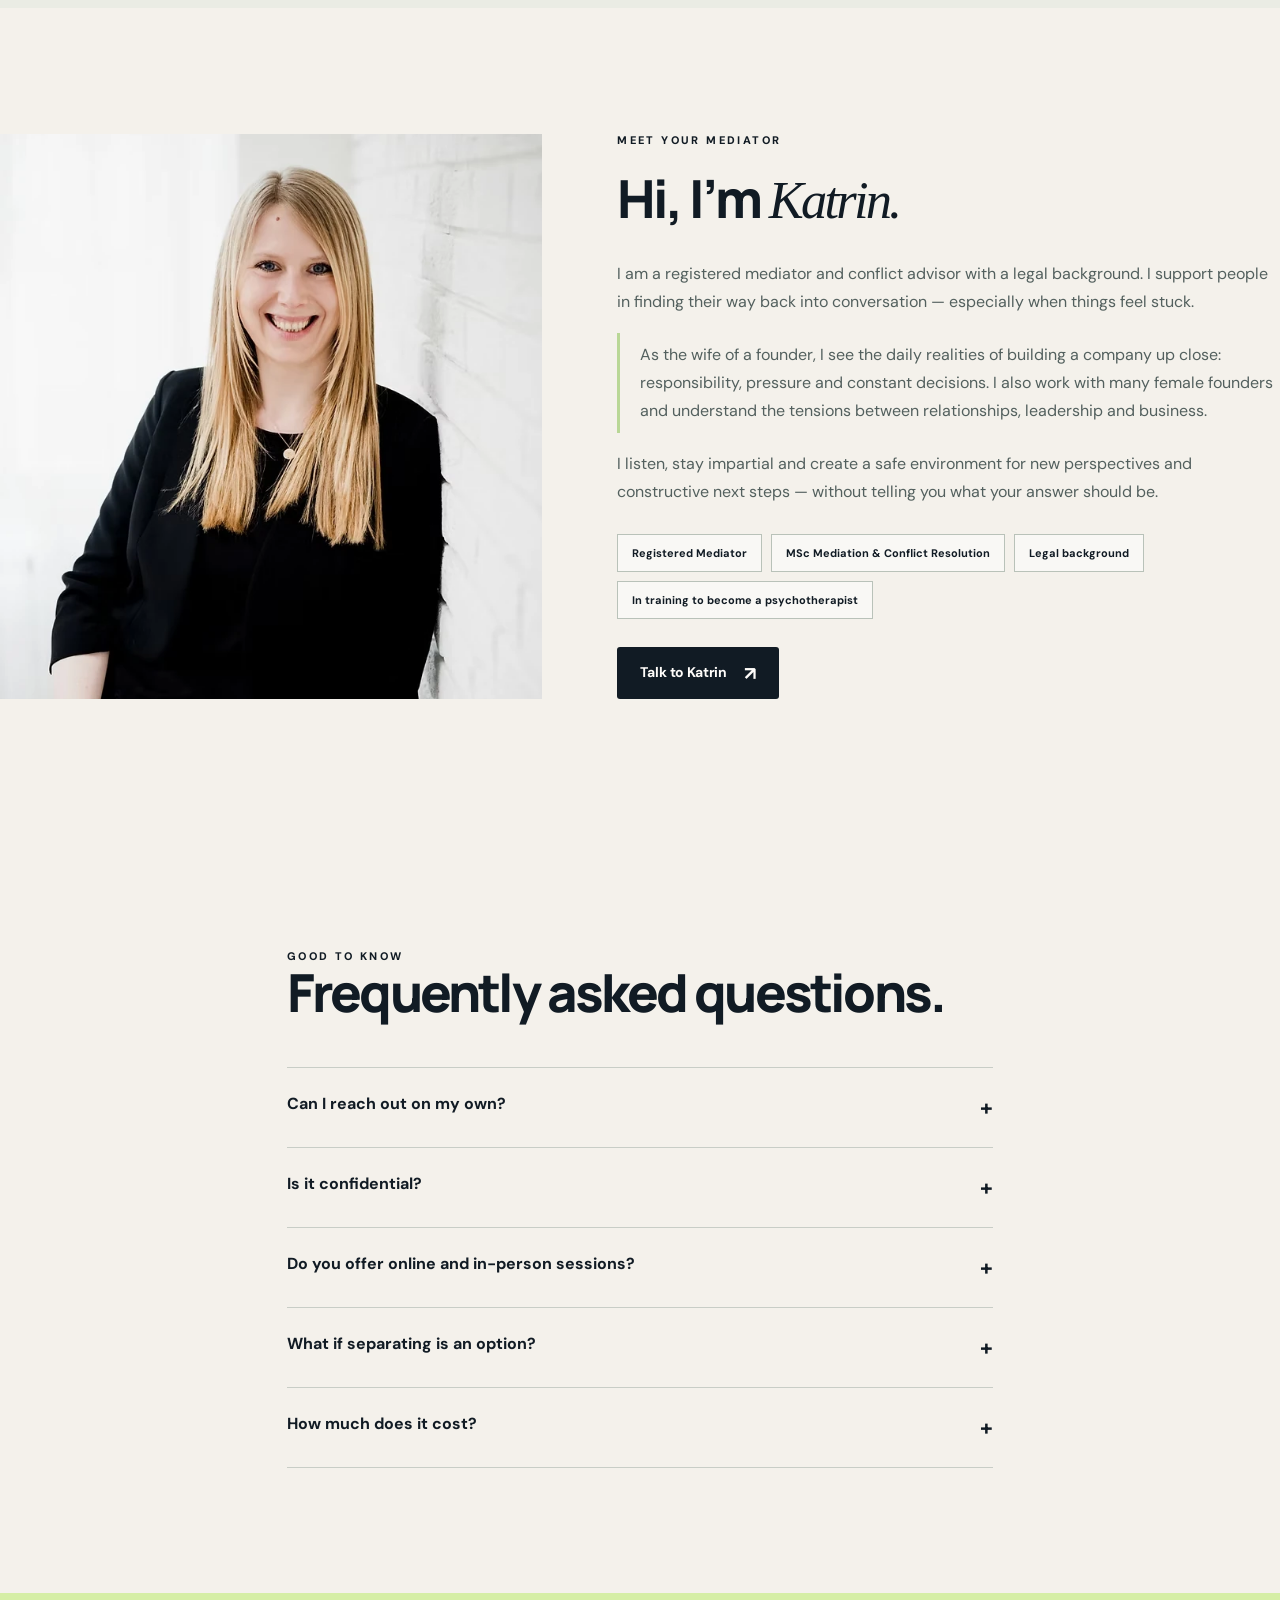
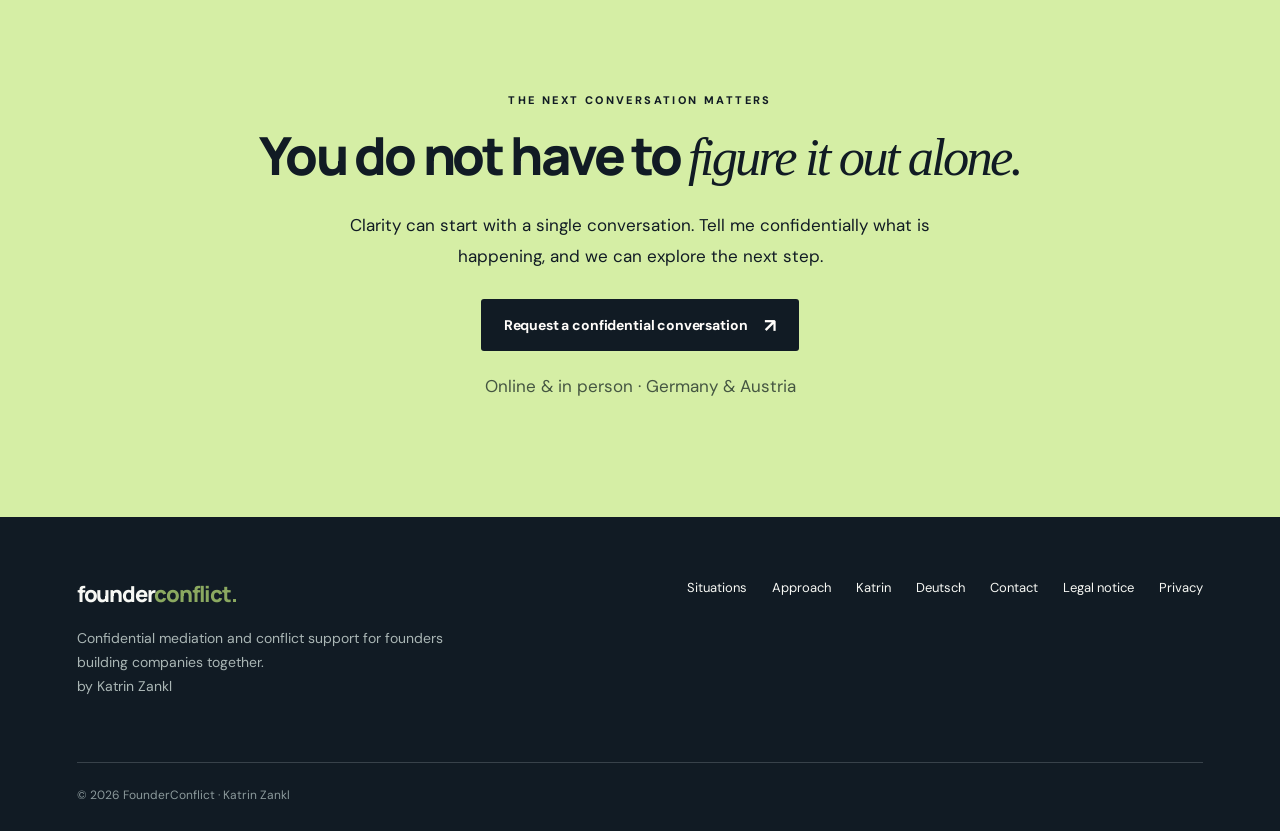
==== commit 8013e655: "Translate German section labels and add Katrin psychotherapy training to biography" ====
--- a/en/index.html
+++ b/en/index.html
@@ -73,7 +73,7 @@
 <p>I am a registered mediator and conflict advisor with a legal background. I support people in finding their way back into conversation — especially when things feel stuck.</p>
 <p class="bio-special">As the wife of a founder, I see the daily realities of building a company up close: responsibility, pressure and constant decisions. I also work with many female founders and understand the tensions between relationships, leadership and business.</p>
 <p>I listen, stay impartial and create a safe environment for new perspectives and constructive next steps — without telling you what your answer should be.</p>
-<div class="credentials"><span>Registered Mediator</span><span>MSc Mediation & Conflict Resolution</span><span>Legal background</span></div>
+<div class="credentials"><span>Registered Mediator</span><span>MSc Mediation & Conflict Resolution</span><span>Legal background</span><span>In training to become a psychotherapist</span></div>
 <a href="mailto:info@konflikt-beratung.at?subject=FounderConflict%20Anfrage" class="btn dark">Talk to Katrin <span aria-hidden="true">↗</span></a>
 </div></div></section>
 <section class="section" id="fragen"><div class="wrap faq"><div class="eyebrow">Good to know</div><h2>Frequently asked questions.</h2>
